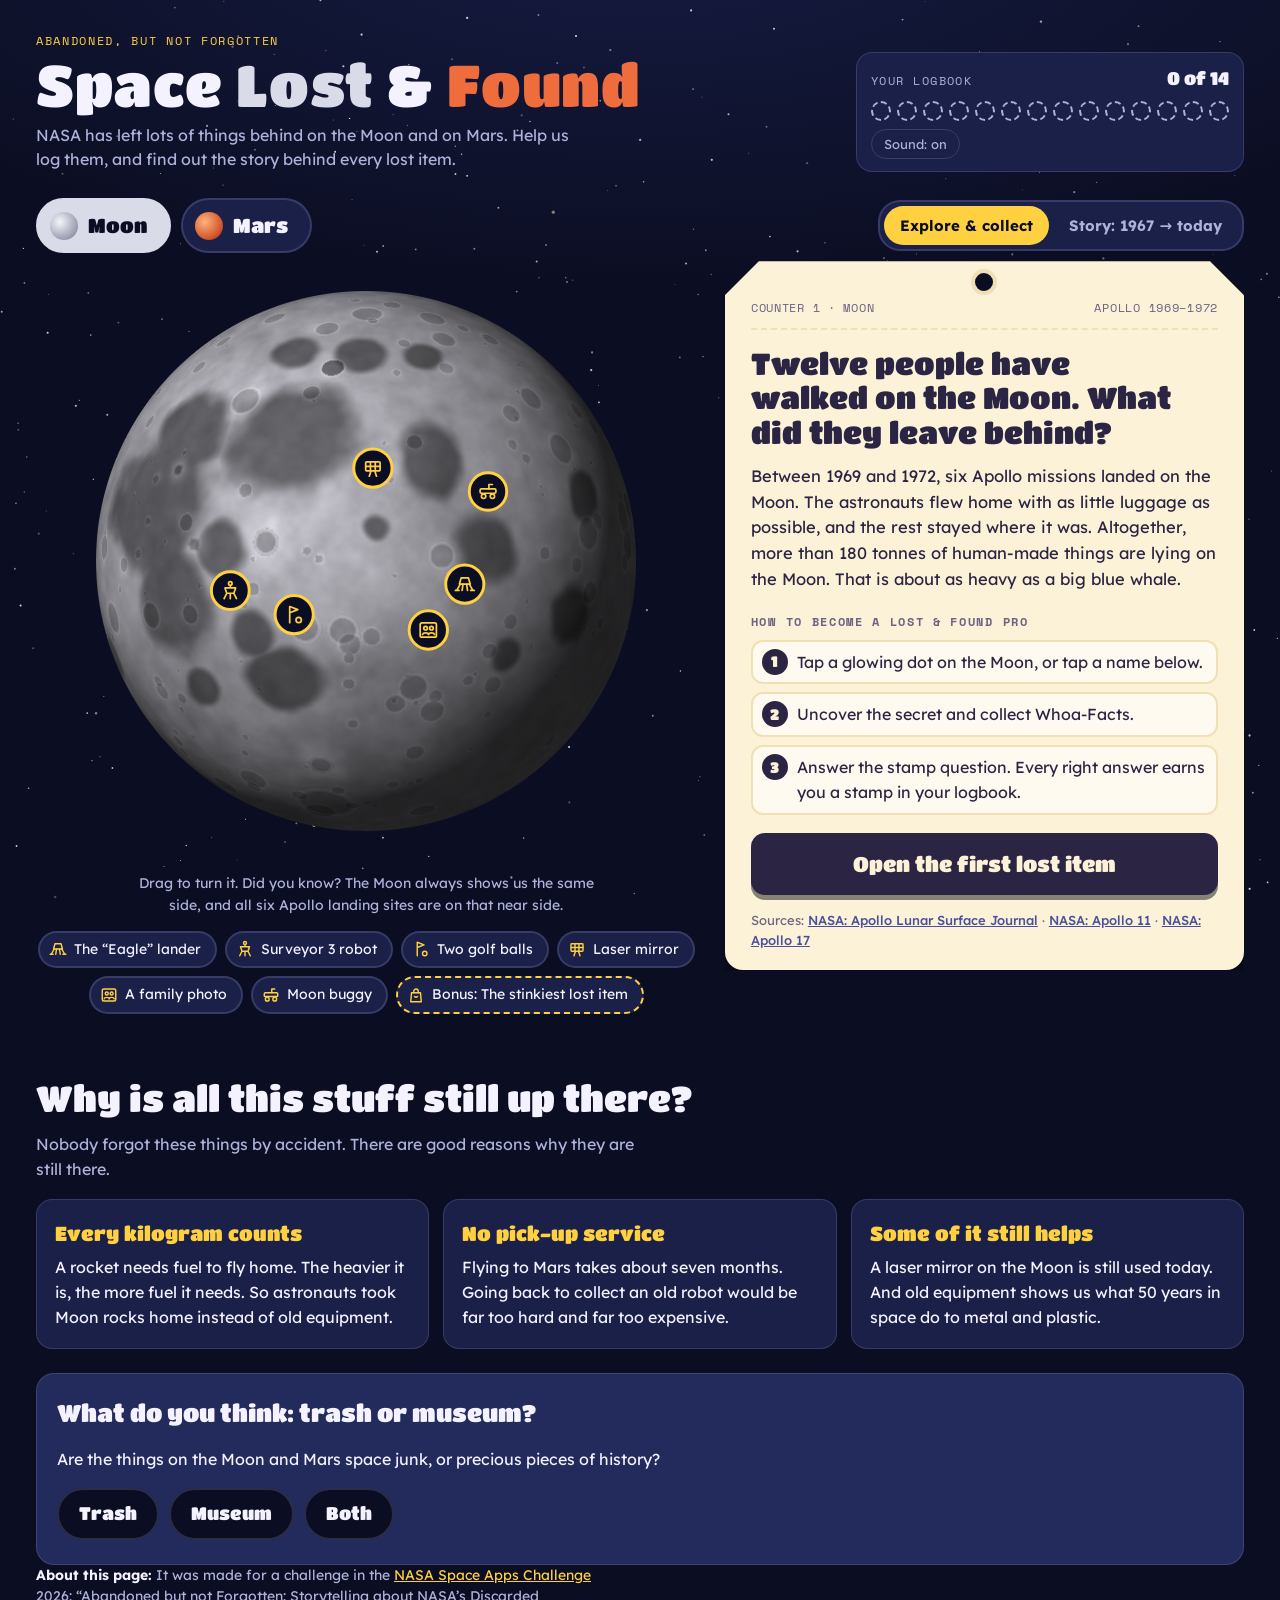
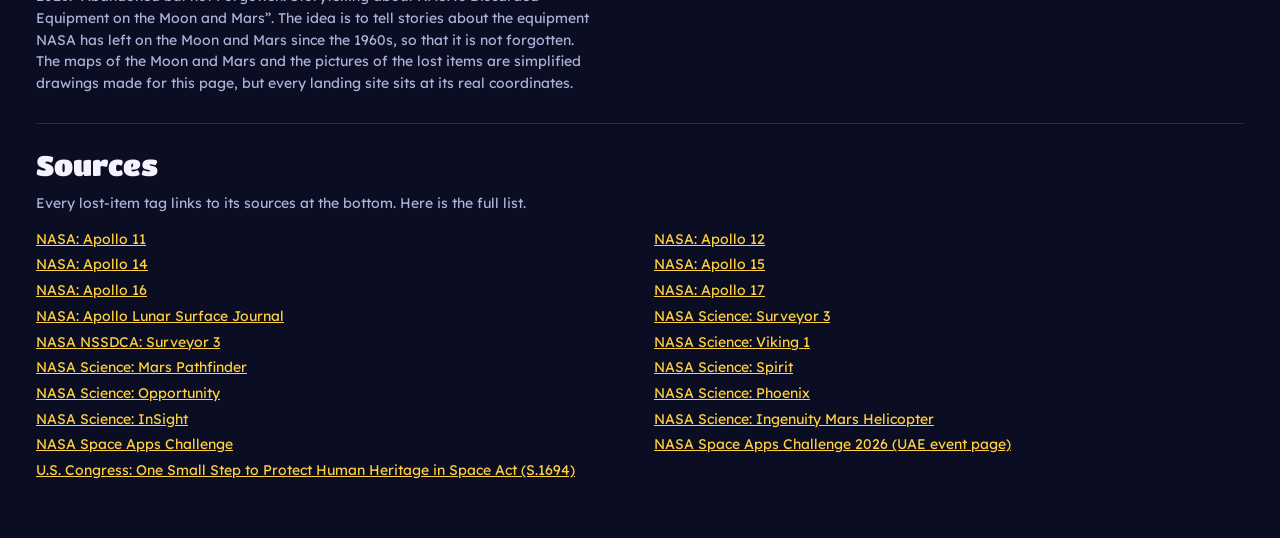
==== index.html @ 92e5d6bb "Rename space-lost-and-found-index.html to index.html" ====
<!doctype html>
<html lang="en">
<head>
<meta charset="utf-8">
<meta name="viewport" content="width=device-width, initial-scale=1, viewport-fit=cover">
<title>Space Lost and Found</title>
<meta name="claude:viewport-fit-sides" content="cover">
<link rel="preconnect" href="https://fonts.googleapis.com">
<link rel="preconnect" href="https://fonts.gstatic.com" crossorigin>
<link rel="stylesheet" href="https://fonts.googleapis.com/css2?family=Titan+One&family=Lexend:wght@400;500;700&family=Space+Mono:wght@400;700&display=swap">
<style>
/* Layout: a lost-and-found counter – the spinnable world on the left, the paper luggage tag on the right */
:root{
  --night:#0b0e22; --night-2:#161c44; --panel:#1a2048; --panel-2:#232a5c; --line:rgba(200,205,255,.16);
  --ink:#f4f2ff; --muted:#aeb2db;
  --moon:#d9dbe8; --mars:#ef6c3c; --sun:#ffd03f; --ok:#4fdd9b; --nope:#ff6b81;
  --paper:#fbf2d8; --paper-2:#efe0b6; --paper-hi:#fffaf0; --paper-ink:#2b2442; --paper-muted:#6d6283;
  --stamp:#cf2f5c; --moon-deep:#4a4f9e; --mars-deep:#c2461f; --right-bg:#c9f4de; --right-line:#22985f; --wrong-bg:#ffd8de;
  --f-display:"Titan One","Arial Rounded MT Bold",system-ui,sans-serif;
  --f-body:"Lexend",system-ui,-apple-system,"Segoe UI",sans-serif;
  --f-data:"Space Mono",ui-monospace,Consolas,monospace;
  color-scheme:dark;
}
*{box-sizing:border-box}
[hidden]{display:none!important}
body{background:radial-gradient(120% 70% at 50% -10%,var(--night-2),var(--night) 60%) fixed,var(--night);background-color:var(--night);color:var(--ink);font-family:var(--f-body);font-size:16px;line-height:1.55}
#stars,#confetti{position:fixed;inset:0;width:100%;height:100%;pointer-events:none}
#stars{z-index:0}
#confetti{z-index:60}
.wrap{position:relative;z-index:1;max-width:1240px;margin:0 auto;padding-left:max(16px,env(safe-area-inset-left,0px));padding-right:max(16px,env(safe-area-inset-right,0px));padding-block:24px 48px}
button{font:inherit;color:inherit}
button:focus-visible,.stage:focus-visible,input:focus-visible,a:focus-visible{outline:3px dashed var(--sun);outline-offset:4px}

/* Header */
.top{display:flex;flex-wrap:wrap;gap:20px 32px;justify-content:space-between;align-items:flex-end}
.brand{min-width:0;max-width:640px}
.eyebrow{margin:0 0 4px;font-family:var(--f-data);font-size:12px;letter-spacing:.14em;text-transform:uppercase;color:var(--sun)}
h1{margin:0;font-family:var(--f-display);font-weight:400;font-size:clamp(34px,5.4vw,58px);line-height:1;letter-spacing:.01em;text-wrap:balance}
h1 .o{color:var(--moon)} h1 .a{color:var(--mars)}
.sub{margin:10px 0 0;color:var(--muted);max-width:56ch}
.fundbuch{background:var(--panel);border:1px solid var(--line);border-radius:16px;padding:12px 14px;display:grid;gap:8px;min-width:0}
.fb-head{display:flex;justify-content:space-between;gap:16px;align-items:baseline}
.fb-label{font-family:var(--f-data);font-size:12px;letter-spacing:.12em;text-transform:uppercase;color:var(--muted)}
.fb-count{font-family:var(--f-display);font-size:18px;font-variant-numeric:tabular-nums}
.fb-dots{display:flex;flex-wrap:wrap;gap:6px}
.fb-dot{width:20px;height:20px;border-radius:50%;border:2px dashed var(--muted);background:transparent;padding:0;cursor:pointer;transition:transform .15s}
.fb-dot:hover{transform:scale(1.2)}
.fb-dot[data-world="moon"].on{background:var(--moon);border:2px solid var(--moon)}
.fb-dot[data-world="mars"].on{background:var(--mars);border:2px solid var(--mars)}
.fb-actions{display:flex;gap:8px;flex-wrap:wrap}
.small-btn{background:transparent;border:1px solid var(--line);border-radius:999px;padding:4px 12px;font-size:13px;cursor:pointer;color:var(--muted)}
.small-btn:hover{color:var(--ink);border-color:var(--muted)}
.small-btn.gold{color:var(--night);background:var(--sun);border-color:var(--sun);font-weight:700}

/* World switch */
.worlds{display:flex;gap:10px;margin:26px 0 8px;flex-wrap:wrap}
.world-tab{display:inline-flex;align-items:center;gap:10px;padding:10px 22px 10px 12px;border-radius:999px;border:2px solid var(--line);background:var(--panel);font-family:var(--f-display);font-size:20px;cursor:pointer;transition:transform .15s}
.world-tab:hover{transform:translateY(-2px)}
.world-tab .ball{width:28px;height:28px;border-radius:50%}
.world-tab[data-world="moon"] .ball{background:radial-gradient(circle at 35% 35%,#f4f5fb,#9a9db0 70%,#6c6f80)}
.world-tab[data-world="mars"] .ball{background:radial-gradient(circle at 35% 35%,#ffb27d,#d2582c 65%,#7d2c14)}
.world-tab[data-world="moon"][aria-pressed="true"]{background:var(--moon);color:var(--night);border-color:var(--moon)}
.world-tab[data-world="mars"][aria-pressed="true"]{background:var(--mars);color:var(--night);border-color:var(--mars)}

/* Main */
.main{display:grid;grid-template-columns:minmax(0,1.12fr) minmax(0,.88fr);gap:28px;align-items:start}
@media (max-width:920px){.main{grid-template-columns:minmax(0,1fr)}}
.globe-col{min-width:0}
.stage{position:relative;width:100%;max-width:600px;margin:0 auto;aspect-ratio:1;touch-action:none;cursor:grab;border-radius:50%;--glow:rgba(190,200,255,.16)}
.stage[data-world="mars"]{--glow:rgba(255,130,80,.32)}
.stage.dragging{cursor:grabbing}
.stage::before{content:"";position:absolute;inset:0;border-radius:50%;background:radial-gradient(circle,transparent 43%,var(--glow) 45.5%,transparent 52%);pointer-events:none}
.stage canvas{position:absolute;inset:0;width:100%;height:100%}
.pins{position:absolute;inset:0}
.pin{position:absolute;left:0;top:0;width:42px;height:42px;margin:-21px 0 0 -21px;border-radius:50%;border:3px solid var(--sun);background:var(--night);color:var(--sun);display:grid;place-items:center;cursor:pointer;padding:0;transition:background .15s,color .15s,border-color .15s}
.pin svg,.chip svg,.marker svg{width:22px;height:22px;fill:none;stroke:currentColor;stroke-width:1.9;stroke-linecap:round;stroke-linejoin:round}
.pin::after{content:"";position:absolute;inset:-7px;border-radius:50%;border:2px solid var(--sun);opacity:0;animation:ping 2.2s ease-out infinite;pointer-events:none}
.pin.done{border-color:var(--ok);color:var(--ok)}
.pin.done::after{display:none}
.pin.active,.pin:hover{background:var(--sun);color:var(--night);border-color:var(--sun)}
.pin.done.active,.pin.done:hover{background:var(--ok);border-color:var(--ok)}
.pin-label{position:absolute;left:50%;top:100%;transform:translate(-50%,6px);white-space:nowrap;background:rgba(11,14,34,.9);color:var(--ink);font-size:13px;font-weight:500;padding:2px 9px;border-radius:7px;opacity:0;pointer-events:none;transition:opacity .15s}
.pin:hover .pin-label,.pin:focus-visible .pin-label,.pin.active .pin-label{opacity:1}
.marker{position:absolute;left:0;top:0;width:30px;height:30px;margin:-15px 0 0 -15px;border-radius:50%;background:var(--sun);color:var(--night);display:grid;place-items:center;pointer-events:none}
.marker svg{width:18px;height:18px;animation:bob 1s ease-in-out infinite alternate}
@keyframes ping{0%{opacity:.8;transform:scale(.8)}100%{opacity:0;transform:scale(1.5)}}
@keyframes bob{to{transform:translateY(-5px)}}
.hint{text-align:center;color:var(--muted);font-size:14px;margin:12px auto 14px;max-width:52ch}
.chips{display:flex;flex-wrap:wrap;gap:8px;justify-content:center}
.chip{display:inline-flex;align-items:center;gap:7px;background:var(--panel);border:2px solid var(--line);border-radius:999px;padding:6px 14px 6px 9px;font-size:14px;cursor:pointer;transition:transform .15s,border-color .15s}
.chip:hover{transform:translateY(-2px);border-color:var(--muted)}
.chip svg{width:18px;height:18px;color:var(--sun)}
.chip[aria-current="true"]{border-color:var(--sun)}
.chip.bonus{border-style:dashed;border-color:var(--sun)}
.chip .check{width:16px;height:16px;border-radius:50%;background:var(--ok);display:none;position:relative}
.chip .check::after{content:"";position:absolute;left:5px;top:2px;width:4px;height:8px;border:solid var(--night);border-width:0 2px 2px 0;transform:rotate(45deg)}
.chip.done .check{display:inline-block}
.chip.done svg{color:var(--ok)}

/* Luggage tag */
.panel{min-width:0;position:sticky;top:calc(env(safe-area-inset-top,0px) + 16px)}
@media (max-width:920px){.panel{position:static}}
.tag{position:relative;background:var(--paper);color:var(--paper-ink);padding:38px 26px 20px;border-radius:6px 6px 18px 18px;clip-path:polygon(34px 0,calc(100% - 34px) 0,100% 34px,100% 100%,0 100%,0 34px);box-shadow:0 20px 40px rgba(0,0,0,.45);animation:swing .5s ease-out}
.tag-hole{position:absolute;top:12px;left:50%;width:18px;height:18px;margin-left:-9px;border-radius:50%;background:var(--night);box-shadow:0 0 0 4px var(--paper-2)}
@keyframes swing{0%{transform:rotate(-3deg) translateY(-8px);opacity:.3}60%{transform:rotate(1.2deg)}100%{transform:none;opacity:1}}
.tag-meta{display:flex;justify-content:space-between;gap:6px 14px;flex-wrap:wrap;font-family:var(--f-data);font-size:12px;letter-spacing:.06em;text-transform:uppercase;color:var(--paper-muted);border-bottom:2px dashed var(--paper-2);padding-bottom:10px}
.tag-name{margin:14px 0 0;font-weight:700;font-size:15px;color:var(--moon-deep)}
.tag[data-world="mars"] .tag-name{color:var(--mars-deep)}
.hook{margin:6px 0 14px;font-family:var(--f-display);font-weight:400;font-size:clamp(23px,2.5vw,30px);line-height:1.15;text-wrap:balance}
.since{display:flex;align-items:center;gap:14px;background:var(--paper-2);border-radius:12px;padding:10px 14px}
.since-num{font-family:var(--f-display);font-size:42px;line-height:1;color:var(--moon-deep);font-variant-numeric:tabular-nums}
.tag[data-world="mars"] .since-num{color:var(--mars-deep)}
.since-txt{font-size:15px;line-height:1.3;font-weight:500}
.since-txt small{display:block;font-family:var(--f-data);font-size:12px;font-weight:400;color:var(--paper-muted);margin-top:3px}
.btn-big{display:block;width:100%;margin-top:18px;padding:15px 18px;font-family:var(--f-display);font-size:21px;background:var(--paper-ink);color:var(--paper);border:0;border-radius:14px;cursor:pointer;box-shadow:0 5px 0 #0007;animation:nudge 3s ease-in-out infinite}
.btn-big:active{transform:translateY(3px);box-shadow:0 2px 0 #0007}
@keyframes nudge{0%,82%,100%{transform:none}86%{transform:rotate(-1.5deg)}90%{transform:rotate(1.5deg)}94%{transform:rotate(-1deg)}}
.story p{margin:14px 0 0;font-size:16.5px}
.label{margin:22px 0 8px;font-family:var(--f-data);font-size:12px;font-weight:700;letter-spacing:.14em;text-transform:uppercase;color:var(--paper-muted)}
.facts{list-style:none;margin:0;padding:0;display:grid;gap:8px}
.facts li{position:relative;background:var(--paper-hi);border:2px solid var(--paper-2);border-radius:12px;padding:10px 12px 10px 46px;animation:pop .35s ease-out}
.facts li::before{content:"!";position:absolute;left:10px;top:9px;width:26px;height:26px;border-radius:50%;background:var(--sun);color:var(--paper-ink);font-family:var(--f-display);display:grid;place-items:center;font-size:16px}
@keyframes pop{0%{transform:scale(.9);opacity:0}100%{transform:none;opacity:1}}
.btn-ghost{margin-top:10px;background:transparent;border:2px dashed var(--paper-ink);color:var(--paper-ink);border-radius:12px;padding:8px 14px;font-weight:700;font-size:14px;cursor:pointer}
.btn-ghost span{font-weight:400;color:var(--paper-muted)}
.btn-ghost:hover{background:var(--paper-hi)}
.q{margin:0 0 10px;font-weight:700;font-size:17px}
.opts{display:grid;gap:8px}
.opt{text-align:left;background:var(--paper-hi);border:2px solid var(--paper-2);border-radius:12px;padding:11px 14px;font-size:15px;color:var(--paper-ink);cursor:pointer;transition:border-color .15s,transform .15s}
.opt:hover:not(:disabled){border-color:var(--paper-ink);transform:translateX(3px)}
.opt:disabled{cursor:default}
.opt.right{background:var(--right-bg);border-color:var(--right-line);font-weight:700}
.opt.wrong{background:var(--wrong-bg);border-color:var(--nope);text-decoration:line-through;opacity:.75;animation:shake .4s}
@keyframes shake{20%{transform:translateX(-6px)}40%{transform:translateX(6px)}60%{transform:translateX(-4px)}80%{transform:translateX(3px)}}
.quiz-msg{margin:10px 0 0;font-weight:500;min-height:1.5em}
.sources{margin:16px 0 0;font-size:13px;color:var(--paper-muted);line-height:1.5}
.sources a{color:var(--moon-deep);font-weight:500}
.tag[data-world="mars"] .sources a{color:var(--mars-deep)}
.stamp{position:absolute;top:50px;right:16px;color:var(--stamp);border:4px solid var(--stamp);border-radius:10px;padding:4px 12px 5px;font-family:var(--f-display);font-size:21px;letter-spacing:.06em;text-transform:uppercase;line-height:1.1;text-align:center;transform:rotate(-12deg);opacity:.82;mix-blend-mode:multiply;pointer-events:none}
.stamp small{display:block;font-family:var(--f-data);font-size:10px;letter-spacing:.08em}
.stamp.anim{animation:thump .45s cubic-bezier(.2,1.6,.4,1)}
@keyframes thump{0%{transform:rotate(-12deg) scale(2.4);opacity:0}100%{transform:rotate(-12deg) scale(1);opacity:.82}}
.tag-foot{margin-top:20px;padding-top:14px;border-top:2px dashed var(--paper-2);display:flex;justify-content:space-between;align-items:center;gap:10px;flex-wrap:wrap}
.foot-note{font-family:var(--f-data);font-size:12px;color:var(--paper-muted)}
.btn-next{background:var(--paper-2);border:0;border-radius:999px;padding:8px 16px;font-family:var(--f-display);font-size:16px;color:var(--paper-ink);cursor:pointer}
.btn-next:hover{background:var(--sun)}
.intro-text{margin:0;font-size:16.5px}
.steps{list-style:none;padding:0;margin:0;display:grid;gap:8px;counter-reset:s}
.steps li{counter-increment:s;position:relative;padding:8px 10px 8px 44px;background:var(--paper-hi);border-radius:12px;border:2px solid var(--paper-2)}
.steps li::before{content:counter(s);position:absolute;left:9px;top:7px;width:26px;height:26px;border-radius:50%;background:var(--paper-ink);color:var(--paper);font-family:var(--f-display);display:grid;place-items:center;font-size:15px}

/* Illustrations, story mode, read aloud */
.art{margin:14px 0 0;border-radius:12px;overflow:hidden;border:4px solid var(--paper-hi);box-shadow:0 3px 0 var(--paper-2);background:var(--night);line-height:0;transform:rotate(-.6deg)}
.art svg{width:100%;height:auto;display:block}
.tools{margin-top:12px;display:flex;gap:8px;flex-wrap:wrap}
.btn-read{background:transparent;border:2px solid var(--paper-ink);border-radius:999px;padding:7px 14px;font-weight:700;font-size:14px;cursor:pointer;color:var(--paper-ink)}
.btn-read::before{content:"";display:inline-block;width:0;height:0;border-left:9px solid currentColor;border-top:6px solid transparent;border-bottom:6px solid transparent;margin-right:8px;vertical-align:-1px}
.btn-read[aria-pressed="true"]{background:var(--paper-ink);color:var(--paper)}
.btn-read[aria-pressed="true"]::before{border:0;width:9px;height:10px;background:currentColor}
.timeline{position:relative;height:30px;margin:14px 8px 0}
.tl-line{position:absolute;left:0;right:0;top:11px;height:4px;border-radius:2px;background:linear-gradient(90deg,#9a9db0 0 46%,var(--mars) 54% 100%)}
.tl-dot{position:absolute;top:5px;width:16px;height:16px;margin-left:-8px;border-radius:50%;border:3px solid var(--paper);padding:0;cursor:pointer;transition:transform .15s}
.tl-dot.moon{background:#9a9db0}.tl-dot.mars{background:var(--mars)}
.tl-dot.done{border-color:var(--ok)}
.tl-dot:hover{transform:scale(1.3)}
.tl-dot.current{transform:scale(1.45);box-shadow:0 0 0 3px var(--sun)}
.tl-years{display:flex;justify-content:space-between;font-family:var(--f-data);font-size:11px;color:var(--paper-muted);margin:0 0 4px}
.voice{position:relative;margin-top:18px;background:var(--paper-hi);border:2px solid var(--paper-2);border-radius:16px;padding:12px 16px}
.voice::before{content:"";position:absolute;top:-11px;left:30px;width:18px;height:18px;background:var(--paper-hi);border-left:2px solid var(--paper-2);border-top:2px solid var(--paper-2);transform:rotate(45deg)}
.voice p{margin:0;font-size:17px;line-height:1.6}
.voice-who{display:block;font-family:var(--f-data);font-size:11px;letter-spacing:.12em;text-transform:uppercase;color:var(--paper-muted);margin-bottom:4px}
.story-nav{display:flex;gap:8px;flex-wrap:wrap;justify-content:space-between;align-items:center;margin-top:18px;padding-top:14px;border-top:2px dashed var(--paper-2)}
.btn-next:disabled{opacity:.4;cursor:default;background:var(--paper-2)}
.btn-next.go{background:var(--paper-ink);color:var(--paper)}
.btn-next.go:hover{background:var(--sun);color:var(--paper-ink)}
.bar{display:flex;flex-wrap:wrap;gap:12px 24px;justify-content:space-between;align-items:center;margin:26px 0 8px}
.bar .worlds{margin:0}
.modes{display:inline-flex;flex-wrap:wrap;background:var(--panel);border:2px solid var(--line);border-radius:22px;padding:4px;gap:4px}
.mode-btn{border:0;background:transparent;border-radius:999px;padding:8px 16px;font-weight:700;font-size:15px;cursor:pointer;color:var(--muted)}
.mode-btn:hover{color:var(--ink)}
.mode-btn[aria-pressed="true"]{background:var(--sun);color:var(--night)}

/* Learning area */
.learn{margin-top:56px}
.learn h2{font-family:var(--f-display);font-weight:400;font-size:clamp(26px,3.4vw,36px);margin:0 0 6px;text-wrap:balance}
.learn > p{color:var(--muted);margin:0 0 18px;max-width:62ch}
.why{display:grid;grid-template-columns:repeat(3,minmax(0,1fr));gap:14px}
@media (max-width:760px){.why{grid-template-columns:minmax(0,1fr)}}
.why article{background:var(--panel);border:1px solid var(--line);border-radius:16px;padding:18px}
.why h3{margin:0 0 6px;font-family:var(--f-display);font-weight:400;font-size:20px;color:var(--sun)}
.why p{margin:0;color:var(--ink)}
.vote{margin-top:24px;background:var(--panel-2);border:1px solid var(--line);border-radius:18px;padding:20px}
.vote h3{margin:0 0 4px;font-family:var(--f-display);font-weight:400;font-size:24px}
.vote-btns{display:flex;flex-wrap:wrap;gap:10px;margin:12px 0 4px}
.vote-btns button{padding:10px 20px;border-radius:999px;border:2px solid var(--line);background:var(--night);font-family:var(--f-display);font-size:18px;cursor:pointer}
.vote-btns button:hover{border-color:var(--sun)}
.vote-btns button[aria-pressed="true"]{background:var(--sun);color:var(--night);border-color:var(--sun)}
.vote-answer{margin:12px 0 0;max-width:68ch}
.about{margin-top:24px;color:var(--muted);font-size:14px;max-width:72ch}
.about a,.src-list a{color:var(--sun)}
.about strong{color:var(--ink)}
.src-wrap{margin-top:28px;border-top:1px solid var(--line);padding-top:20px}
.src-wrap h2{font-size:clamp(22px,2.6vw,28px)}
.src-list{display:grid;grid-template-columns:repeat(2,minmax(0,1fr));gap:4px 28px;margin:10px 0 0;padding:0;list-style:none;font-size:14px;color:var(--muted)}
@media (max-width:760px){.src-list{grid-template-columns:minmax(0,1fr)}}
.src-list li{overflow-wrap:anywhere}
.src-list b{color:var(--ink);font-weight:500}

/* Certificate */
.overlay{position:fixed;inset:0;z-index:50;background:rgba(5,6,20,.78);display:grid;place-items:center;padding:24px max(16px,env(safe-area-inset-right,0px)) 24px max(16px,env(safe-area-inset-left,0px));overflow:auto}
.cert{width:100%;max-width:520px;text-align:center}
.cert h2{font-family:var(--f-display);font-weight:400;font-size:clamp(24px,4vw,32px);line-height:1.15;margin:16px 0 8px;text-wrap:balance}
.cert label{display:block;font-family:var(--f-data);font-size:12px;text-transform:uppercase;letter-spacing:.12em;color:var(--paper-muted);margin-top:14px}
.cert input{margin-top:6px;width:100%;max-width:320px;padding:10px 12px;border-radius:10px;border:2px solid var(--paper-2);background:var(--paper-hi);color:var(--paper-ink);font:inherit;font-size:18px;text-align:center}
.cert-name{font-family:var(--f-display);font-size:32px;color:var(--mars-deep);margin:14px 0 4px;min-height:1.2em;overflow-wrap:anywhere}
.cert .stamp{position:static;display:inline-block;margin:14px 0 4px}

@media (prefers-reduced-motion:reduce){
  *,*::before,*::after{animation:none!important;transition:none!important}
}
</style>
</head>
<body>


<canvas id="stars" aria-hidden="true"></canvas>
<canvas id="confetti" aria-hidden="true"></canvas>

<div class="wrap">
  <header class="top">
    <div class="brand">
      <p class="eyebrow">Abandoned, but not forgotten</p>
      <h1>Space <span class="o">Lost</span> &amp; <span class="a">Found</span></h1>
      <p class="sub">NASA has left lots of things behind on the Moon and on Mars. Help us log them, and find out the story behind every lost item.</p>
    </div>
    <div class="fundbuch" aria-label="Your logbook">
      <div class="fb-head"><span class="fb-label">Your logbook</span><span id="fb-count" class="fb-count">0 of 14</span></div>
      <div id="fb-dots" class="fb-dots"></div>
      <div class="fb-actions">
        <button id="sound" class="small-btn" type="button" aria-pressed="true">Sound: on</button>
        <button id="cert-open" class="small-btn gold" type="button" hidden>See your certificate</button>
      </div>
    </div>
  </header>

  <div class="bar">
    <nav class="worlds" aria-label="Choose a world">
      <button class="world-tab" type="button" data-world="moon" aria-pressed="true"><span class="ball"></span>Moon</button>
      <button class="world-tab" type="button" data-world="mars" aria-pressed="false"><span class="ball"></span>Mars</button>
    </nav>
    <div class="modes" role="group" aria-label="Choose a mode">
      <button class="mode-btn" type="button" data-mode="explore" aria-pressed="true">Explore &amp; collect</button>
      <button class="mode-btn" type="button" data-mode="story" aria-pressed="false">Story: 1967 → today</button>
    </div>
  </div>

  <main class="main">
    <section class="globe-col" aria-label="Map of lost items">
      <div id="stage" class="stage" data-world="moon" tabindex="0" aria-label="Spinnable Moon. Drag or use the arrow keys to turn it.">
        <canvas id="globe"></canvas>
        <div id="pins" class="pins"></div>
      </div>
      <p id="hint" class="hint"></p>
      <div id="chips" class="chips"></div>
    </section>
    <aside id="panel" class="panel" aria-live="polite"></aside>
  </main>

  <section class="learn" aria-labelledby="why-title">
    <h2 id="why-title">Why is all this stuff still up there?</h2>
    <p>Nobody forgot these things by accident. There are good reasons why they are still there.</p>
    <div class="why">
      <article><h3>Every kilogram counts</h3><p>A rocket needs fuel to fly home. The heavier it is, the more fuel it needs. So astronauts took Moon rocks home instead of old equipment.</p></article>
      <article><h3>No pick-up service</h3><p>Flying to Mars takes about seven months. Going back to collect an old robot would be far too hard and far too expensive.</p></article>
      <article><h3>Some of it still helps</h3><p>A laser mirror on the Moon is still used today. And old equipment shows us what 50 years in space do to metal and plastic.</p></article>
    </div>

    <div class="vote">
      <h3>What do you think: trash or museum?</h3>
      <p>Are the things on the Moon and Mars space junk, or precious pieces of history?</p>
      <div class="vote-btns" role="group" aria-label="Your opinion">
        <button type="button" data-vote="trash" aria-pressed="false">Trash</button>
        <button type="button" data-vote="museum" aria-pressed="false">Museum</button>
        <button type="button" data-vote="both" aria-pressed="false">Both</button>
      </div>
      <p id="vote-answer" class="vote-answer" hidden></p>
    </div>

    <p class="about"><strong>About this page:</strong> It was made for a challenge in the <a href="https://www.spaceappschallenge.org/" target="_blank" rel="noopener">NASA Space Apps Challenge</a> 2026: “Abandoned but not Forgotten: Storytelling about NASA’s Discarded Equipment on the Moon and Mars”. The idea is to tell stories about the equipment NASA has left on the Moon and Mars since the 1960s, so that it is not forgotten. The maps of the Moon and Mars and the pictures of the lost items are simplified drawings made for this page, but every landing site sits at its real coordinates.</p>

    <div class="src-wrap" aria-labelledby="src-title">
      <h2 id="src-title">Sources</h2>
      <p class="about" style="margin-top:4px">Every lost-item tag links to its sources at the bottom. Here is the full list.</p>
      <ul id="src-list" class="src-list"></ul>
    </div>
  </section>
</div>

<div id="overlay" class="overlay" hidden>
  <div class="tag cert" role="dialog" aria-modal="true" aria-labelledby="cert-title">
    <span class="tag-hole" aria-hidden="true"></span>
    <div class="tag-meta"><span>Certificate</span><span id="cert-date"></span></div>
    <h2 id="cert-title">Honorary Agent of the Space Lost and Found</h2>
    <label for="cert-name">Write your name here</label>
    <input id="cert-name" type="text" maxlength="40" autocomplete="off" placeholder="Your name">
    <p id="cert-name-show" class="cert-name"></p>
    <p>found, explored and stamped all 14 lost items on the Moon and Mars. Now we know for sure: they are abandoned, but not forgotten.</p>
    <div class="stamp">Approved<small>Space Lost &amp; Found</small></div>
    <div class="tag-foot" style="justify-content:center"><button id="cert-close" class="btn-next" type="button">Close</button></div>
  </div>
</div>

<script>
(function(){
"use strict";
const DEG = Math.PI/180, TAU = Math.PI*2;
const reduced = window.matchMedia && matchMedia('(prefers-reduced-motion: reduce)').matches;
const NOW = new Date(), NOW_Y = NOW.getFullYear();

/* ---------- Sources ---------- */
const S = {
  a11:['NASA: Apollo 11','https://www.nasa.gov/mission/apollo-11/'],
  a12:['NASA: Apollo 12','https://www.nasa.gov/mission/apollo-12/'],
  a14:['NASA: Apollo 14','https://www.nasa.gov/mission/apollo-14/'],
  a15:['NASA: Apollo 15','https://www.nasa.gov/mission/apollo-15/'],
  a16:['NASA: Apollo 16','https://www.nasa.gov/mission/apollo-16/'],
  a17:['NASA: Apollo 17','https://www.nasa.gov/mission/apollo-17/'],
  alsj:['NASA: Apollo Lunar Surface Journal','https://www.hq.nasa.gov/alsj/main.html'],
  sur:['NASA Science: Surveyor 3','https://science.nasa.gov/mission/surveyor-3/'],
  surN:['NASA NSSDCA: Surveyor 3','https://nssdc.gsfc.nasa.gov/nmc/spacecraft/display.action?id=1967-035A'],
  vik:['NASA Science: Viking 1','https://science.nasa.gov/mission/viking-1/'],
  pf:['NASA Science: Mars Pathfinder','https://science.nasa.gov/mission/mars-pathfinder/'],
  spi:['NASA Science: Spirit','https://science.nasa.gov/mission/mer-spirit/'],
  opp:['NASA Science: Opportunity','https://science.nasa.gov/mission/mer-opportunity/'],
  pho:['NASA Science: Phoenix','https://science.nasa.gov/mission/phoenix/'],
  ins:['NASA Science: InSight','https://science.nasa.gov/mission/insight/'],
  ing:['NASA Science: Ingenuity Mars Helicopter','https://science.nasa.gov/mission/mars-2020-perseverance/ingenuity-mars-helicopter/'],
  sac:['NASA Space Apps Challenge','https://www.spaceappschallenge.org/'],
  sacAE:['NASA Space Apps Challenge 2026 (UAE event page)','https://nasaspaceapps.ae/'],
  oss:['U.S. Congress: One Small Step to Protect Human Heritage in Space Act (S.1694)','https://www.congress.gov/bill/116th-congress/senate-bill/1694']
};

/* ---------- Icons ---------- */
const ICON = {
  lander:'<path d="M8 5h8l2 7H6z"/><path d="M7 12l-4 7M17 12l4 7M10 12l-1 7M14 12l1 7M1.5 19h4M18.5 19h4"/>',
  camera:'<circle cx="12" cy="4" r="2"/><path d="M12 6v3M6 9h12l-2 6H8z M8 15l-3 6M16 15l3 6M12 15v6"/>',
  golf:'<path d="M7 21V3l9 3.5L7 10"/><circle cx="17" cy="18" r="3"/>',
  mirror:'<rect x="4" y="5" width="16" height="10" rx="1"/><path d="M9.3 5v10M14.6 5v10M4 10h16M10 15l-2 6M14 15l2 6"/>',
  photo:'<rect x="3" y="4" width="18" height="16" rx="2"/><circle cx="9" cy="10" r="2"/><circle cx="15.5" cy="10" r="2"/><path d="M5.5 17c.8-2.5 6.2-2.5 7 0M12 17c.8-2.5 6.2-2.5 7 0"/>',
  rover:'<rect x="3" y="9" width="18" height="5" rx="1.5"/><circle cx="7" cy="17.5" r="2.5"/><circle cx="17" cy="17.5" r="2.5"/><path d="M13 9V4h4"/>',
  bag:'<path d="M6 9h12l1 12H5z"/><path d="M9 9V7a3 3 0 0 1 6 0v2"/><path d="M10 14c1 1 3 1 4 0"/>',
  heli:'<path d="M3 4h18M12 4v4"/><rect x="7.5" y="8" width="9" height="6" rx="3"/><path d="M9 14l-3 6M15 14l3 6M4 20h4M16 20h4"/>',
  quake:'<path d="M2 13h4l2-6 3 12 3-15 2 9h6"/>',
  flake:'<path d="M12 2v20M3.3 7l17.4 10M3.3 17L20.7 7"/><path d="M9.5 3.5L12 6l2.5-2.5M9.5 20.5L12 18l2.5 2.5"/>'
};
const svg = k => '<svg viewBox="0 0 24 24" aria-hidden="true">'+ICON[k]+'</svg>';

/* ---------- Illustrations of the lost items ---------- */
const STARS=[[18,18],[46,50],[88,16],[128,38],[168,12],[206,46],[232,20],[302,68],[22,88],[108,78],[186,80],[300,12],[68,96],[150,60],[250,90]].map(([x,y],i)=>`<circle cx="${x}" cy="${y}" r="${i%3?1:1.5}" fill="#fff" opacity="${i%2?.55:.9}"/>`).join('');
const TXT='font-family="Titan One, sans-serif"';
function scene(w,inner,o){
  o=o||{}; let s='<svg viewBox="0 0 320 180" aria-hidden="true">';
  if(w==='moon'){
    s+='<rect width="320" height="180" fill="#0b0e22"/>'+STARS+(o.noEarth?'':'<circle cx="272" cy="34" r="13" fill="#3d7be0"/><path d="M264 28q6-4 10 2q-2 6-8 4zM272 40q6-2 8 2q-4 4-8 1z" fill="#5fbf6a"/>');
    s+='<path d="M0 128Q70 116 150 126T320 120V180H0Z" fill="#a3a5b4"/><ellipse cx="60" cy="160" rx="22" ry="5" fill="#8c8e9e"/><ellipse cx="262" cy="168" rx="30" ry="6" fill="#8c8e9e"/><ellipse cx="196" cy="150" rx="10" ry="2.5" fill="#8c8e9e"/>';
  } else {
    s+='<defs><linearGradient id="msky" x1="0" y1="0" x2="0" y2="1"><stop offset="0" stop-color="#e3a985"/><stop offset="1" stop-color="#f3d2b2"/></linearGradient></defs><rect width="320" height="180" fill="url(#msky)"/><circle cx="268" cy="34" r="9" fill="#fbf2e4" opacity=".85"/>';
    s+='<path d="M0 112Q40 100 80 108Q120 96 170 106Q230 94 320 104V130H0Z" fill="#b5653f" opacity=".5"/><path d="M0 128Q80 118 160 126T320 122V180H0Z" fill="#c9683c"/><path d="M40 152q6-8 14 0zM262 162q8-10 18 0zM120 168q4-6 9 0z" fill="#8f4325"/>';
  }
  return s+inner+'</svg>';
}
const pad=(x,y)=>`<ellipse cx="${x}" cy="${y}" rx="8" ry="2.6" fill="#c9cad4"/>`;
const fp=pts=>pts.map(([x,y])=>`<ellipse cx="${x}" cy="${y}" rx="3.4" ry="1.7" fill="#7f8192"/>`).join('');
const astro=(x,y)=>`<g transform="translate(${x} ${y})"><rect x="-15" y="-29" width="7" height="18" rx="2" fill="#d6d6de"/><rect x="-9" y="-30" width="18" height="24" rx="6" fill="#f2f2f5"/><rect x="-8" y="-9" width="6.5" height="15" rx="3" fill="#f2f2f5"/><rect x="1.5" y="-9" width="6.5" height="15" rx="3" fill="#f2f2f5"/><rect x="6" y="-28" width="5.5" height="17" rx="2.7" fill="#e6e6ec"/><circle cx="0" cy="-38" r="9" fill="#f2f2f5"/><ellipse cx="2.5" cy="-38" rx="6" ry="5" fill="#d9a63a"/><rect x="-5" y="-24" width="8" height="5" rx="1" fill="#c4313b" opacity=".7"/></g>`;
const mer=x=>`<g transform="translate(${x} 0)"><path d="M-40 134L-20 118L0 134M-20 118L22 118L40 134" stroke="#a8aab6" stroke-width="3" fill="none"/>${[-40,0,40].map(c=>`<circle cx="${c}" cy="134" r="9" fill="#3c3e4a" stroke="#a8aab6" stroke-width="2"/>`).join('')}<rect x="-28" y="104" width="56" height="16" rx="2" fill="#e9e3d6"/><path d="M-58 104L58 104L52 96L-52 96Z" fill="#2f3f8f" stroke="#9aa6e6" stroke-width="1"/><line x1="18" y1="96" x2="18" y2="62" stroke="#c9c9d2" stroke-width="3"/><rect x="8" y="53" width="22" height="10" rx="2" fill="#e9e3d6"/><circle cx="14" cy="58" r="2.2" fill="#2b2442"/><circle cx="24" cy="58" r="2.2" fill="#2b2442"/><line x1="-22" y1="96" x2="-25" y2="70" stroke="#c9c9d2" stroke-width="1.6"/><path d="M28 112L44 108L50 120" stroke="#c9c9d2" stroke-width="2.5" fill="none"/></g>`;
const bag=(x,y,r)=>`<g transform="translate(${x} ${y}) rotate(${r})"><path d="M-12 0Q-15-18-4-22L4-22Q15-18 12 0Z" fill="#f2f2f5"/><path d="M-4-22l4-7l4 7" fill="none" stroke="#f2f2f5" stroke-width="2"/></g>`;
const stink=(x,y)=>`<path d="M${x} ${y}q5-6 0-12q-5-6 0-12" stroke="#8fdc5a" stroke-width="2.2" fill="none" stroke-linecap="round"/>`;
const ART={
  eagle:()=>scene('moon',`<g transform="translate(150 0)"><path d="M-38 110L-64 140M38 110L64 140M-18 114L-26 146M18 114L26 146" stroke="#c9cad4" stroke-width="4" stroke-linecap="round"/>${pad(-64,141)}${pad(64,141)}${pad(-26,147)}${pad(26,147)}<path d="M-8 114L8 114L12 124L-12 124Z" fill="#555866"/><path d="M-40 84L40 84L46 114L-46 114Z" fill="#d9a63a"/><path d="M-28 86L-32 112M-9 86L-10 112M10 86L11 112M28 86L32 112" stroke="#b5852a" stroke-width="2"/><rect x="-43" y="80" width="86" height="6" rx="1" fill="#8d8f9c"/><rect x="-6" y="96" width="14" height="10" rx="1" fill="#eeeef3" stroke="#8d8f9c"/></g><line x1="200" y1="143" x2="246" y2="136" stroke="#e6e6ec" stroke-width="2.5"/><g transform="translate(222 138) rotate(-8)"><rect width="20" height="12" fill="#f4f4f6"/><path d="M0 3h20M0 7h20M0 11h20" stroke="#c4313b" stroke-width="1.6"/><rect width="9" height="6.5" fill="#2d4ea8"/></g>${fp([[40,160],[54,156],[66,163],[80,158],[92,165],[106,160]])}`),
  surveyor:()=>scene('moon',`<g transform="translate(130 0)"><path d="M0 104L-42 140M0 104L42 140M0 104L8 148" stroke="#b9bcc8" stroke-width="3.5" stroke-linecap="round"/>${pad(-42,141)}${pad(42,141)}${pad(8,149)}<line x1="0" y1="104" x2="0" y2="40" stroke="#b9bcc8" stroke-width="3"/><g transform="rotate(-18 0 42)"><rect x="0" y="34" width="44" height="22" fill="#2f3f8f" stroke="#9aa6e6" stroke-width="1.5"/><path d="M11 34v22M22 34v22M33 34v22M0 45h44" stroke="#9aa6e6" stroke-width=".8"/></g><ellipse cx="-20" cy="64" rx="13" ry="7" fill="#e2e2ea"/><line x1="-20" y1="64" x2="0" y2="72" stroke="#b9bcc8" stroke-width="2"/><rect x="-18" y="94" width="36" height="16" rx="2" fill="#e2e2ea"/><rect x="20" y="104" width="16" height="22" rx="3" fill="none" stroke="#ffd03f" stroke-width="2" stroke-dasharray="4 3"/><text x="28" y="120" font-size="14" text-anchor="middle" fill="#ffd03f" ${TXT}>?</text></g>${astro(252,140)}<path d="M262 120l14-6" stroke="#c9cad4" stroke-width="2.5"/>`),
  golf:()=>scene('moon',`${astro(80,140)}<line x1="90" y1="126" x2="104" y2="140" stroke="#c9cad4" stroke-width="2.5"/><rect x="101" y="138" width="9" height="4" fill="#8d8f9c"/><path d="M112 138Q190 30 268 136" fill="none" stroke="#fff" stroke-width="1.5" stroke-dasharray="3 5" opacity=".8"/><path d="M112 138Q150 92 200 146" fill="none" stroke="#fff" stroke-width="1.5" stroke-dasharray="3 5" opacity=".6"/><circle cx="268" cy="138" r="4.5" fill="#fff"/><circle cx="200" cy="148" r="4.5" fill="#fff"/><text x="168" y="70" font-size="13" fill="#ffd03f" font-family="Space Mono, monospace">≈ 40 m</text>`),
  laser:()=>{ let g=''; for(let r=0;r<4;r++) for(let c=0;c<10;c++) g+=`<circle cx="${-45+c*10}" cy="${-17+r*9.5}" r="3.6" fill="#23263a" stroke="#cdd3ff" stroke-width=".8"/>`;
    return scene('moon',`<path d="M268 40L160 106" stroke="#ff3b5c" stroke-width="8" opacity=".22"/><path d="M268 40L160 106" stroke="#ff4d6a" stroke-width="2"/><path d="M166 100L274 36" stroke="#ff9aaa" stroke-width="1.5" stroke-dasharray="5 4"/><g transform="translate(150 118) rotate(-10)"><path d="M-40 14L-46 30M40 14L46 30" stroke="#8d8f9c" stroke-width="3"/><rect x="-52" y="-24" width="104" height="40" rx="3" fill="#8d8f9c"/>${g}</g><path d="M160 98l3 6l6 2l-6 2l-3 6l-3-6l-6-2l6-2z" fill="#fff"/>`); },
  photo:()=>scene('moon',`<g transform="translate(160 150) scale(1 .62) rotate(-8)"><rect x="-52" y="-32" width="104" height="64" fill="#f4efe6"/><rect x="-46" y="-26" width="92" height="44" fill="#c9d3e3"/><circle cx="-26" cy="-8" r="6" fill="#e6cdb8"/><rect x="-32" y="-2" width="12" height="20" rx="4" fill="#a6b6d8"/><circle cx="-8" cy="-8" r="6" fill="#e6cdb8"/><rect x="-14" y="-2" width="12" height="20" rx="4" fill="#d8a6a6"/><circle cx="12" cy="-2" r="5" fill="#e6cdb8"/><rect x="7" y="3" width="10" height="15" rx="3" fill="#b8d0a8"/><circle cx="28" cy="0" r="4.5" fill="#e6cdb8"/><rect x="23.5" y="4.5" width="9" height="13.5" rx="3" fill="#d8c8a0"/><rect x="-52" y="-32" width="104" height="64" fill="#fff" opacity=".35"/></g>${fp([[40,158],[56,152],[70,160],[86,154],[100,162]])}<path d="M220 100l3 6l6 2l-6 2l-3 6l-3-6l-6-2l6-2z" fill="#ffd03f" opacity=".9"/>`),
  rover:()=>scene('moon',`<path d="M0 152Q50 148 96 148" stroke="#8c8e9e" stroke-width="3" stroke-dasharray="6 4" fill="none"/><g transform="translate(160 0)"><rect x="-62" y="112" width="124" height="8" rx="2" fill="#9ea0ae"/><path d="M-32 112v-14h12v14M-8 112v-14h12v14" stroke="#c0c2cc" stroke-width="3" fill="none"/><line x1="22" y1="112" x2="28" y2="88" stroke="#c0c2cc" stroke-width="3"/><line x1="40" y1="112" x2="40" y2="72" stroke="#c0c2cc" stroke-width="2"/><path d="M22 72Q40 58 58 72Z" fill="#e8e8ee"/><rect x="24" y="86" width="12" height="8" rx="1" fill="#d9a63a"/>${[-42,42].map(c=>`<circle cx="${c}" cy="130" r="13" fill="#4a4d5c" stroke="#c8cad6" stroke-width="3"/><circle cx="${c}" cy="130" r="7" fill="none" stroke="#7a7d8c" stroke-width="2" stroke-dasharray="2 2"/>`).join('')}<path d="M-60 130a18 18 0 0 1 36 0" fill="none" stroke="#d9a63a" stroke-width="5"/><path d="M24 130a18 18 0 0 1 36 0" fill="none" stroke="#efe0b0" stroke-width="6"/><path d="M29 119l5 4M54 117l-4 5" stroke="#8d8f9c" stroke-width="3"/></g>`),
  poop:()=>scene('moon',`${bag(118,144,-8)}${bag(148,148,6)}${bag(178,142,-4)}${bag(206,149,10)}${stink(146,116)}${stink(176,110)}${stink(206,120)}<text x="236" y="100" font-size="30" fill="#ffd03f" ${TXT}>×96</text>`,{}),
  viking:()=>scene('mars',`<g transform="translate(150 0)"><path d="M-30 110L-52 138M30 110L52 138M0 112L4 142" stroke="#c9c9d2" stroke-width="4" stroke-linecap="round"/>${pad(-52,139)}${pad(52,139)}${pad(4,143)}<rect x="-52" y="84" width="10" height="22" rx="1" fill="#6f7180"/><rect x="42" y="84" width="10" height="22" rx="1" fill="#6f7180"/><path d="M-36 96L36 96L42 112L-42 112Z" fill="#d8d9e0"/><line x1="-10" y1="96" x2="-10" y2="66" stroke="#9a9caa" stroke-width="3"/><path d="M-32 64Q-10 46 12 64Z" fill="#f0f0f4"/><rect x="12" y="80" width="8" height="16" rx="3" fill="#b0b2bf"/><rect x="24" y="80" width="8" height="16" rx="3" fill="#b0b2bf"/><path d="M38 104L76 116L84 134" stroke="#9a9caa" stroke-width="3" fill="none"/><rect x="80" y="132" width="10" height="6" fill="#6f7180"/></g><path d="M246 144h18" stroke="#8f4325" stroke-width="4" stroke-linecap="round"/>`),
  sojourner:()=>scene('mars',`<path d="M20 142L52 118L84 142Z" fill="#c9cad4"/><path d="M32 142L52 125L72 142Z" fill="#2f3f8f" opacity=".8"/><path d="M84 142L112 146" stroke="#c9cad4" stroke-width="3"/><g transform="translate(150 0)">${[-18,0,18].map(c=>`<circle cx="${c}" cy="138" r="5.5" fill="#3c3e4a" stroke="#a8aab6" stroke-width="1.5"/>`).join('')}<path d="M-18 138L-9 130L0 138M-9 130L18 130" stroke="#a8aab6" stroke-width="2" fill="none"/><rect x="-16" y="124" width="32" height="8" rx="1" fill="#e9e3d6"/><rect x="-20" y="120" width="40" height="5" fill="#2f3f8f" stroke="#9aa6e6" stroke-width=".8"/><line x1="-12" y1="120" x2="-14" y2="104" stroke="#c9c9d2" stroke-width="1.2"/><circle cx="17" cy="128" r="1.6" fill="#2b2442"/></g><text x="160" y="108" font-size="11" fill="#2b2442" ${TXT}>hi!</text><path d="M195 144Q200 110 228 108Q256 112 260 144Z" fill="#8f4325"/><rect x="204" y="84" width="46" height="17" rx="3" fill="#fbf2d8"/><text x="227" y="96.5" font-size="10.5" text-anchor="middle" fill="#2b2442" ${TXT}>Yogi</text>`),
  spirit:()=>scene('mars',`<path d="M164 140Q232 150 320 142" stroke="#f6efe2" stroke-width="6" fill="none" opacity=".9"/>${mer(116)}<ellipse cx="166" cy="140" rx="7" ry="9" fill="#3c3e4a" stroke="#a8aab6" stroke-width="2" transform="rotate(25 166 140)"/><path d="M110 34H62M72 26L62 34L72 42" stroke="#fff" stroke-width="3" fill="none" stroke-linecap="round" stroke-linejoin="round"/><text x="118" y="39" font-size="13" fill="#fff" ${TXT}>backwards!</text>`),
  opportunity:()=>scene('mars',`<path d="M0 150Q80 140 166 142" stroke="#9e4a28" stroke-width="4" stroke-dasharray="3 3" fill="none"/>${mer(206)}${[[56,158],[62,161],[68,156],[108,163],[114,159],[38,166],[140,166]].map(([x,y])=>`<circle cx="${x}" cy="${y}" r="2.6" fill="#4a5fae"/>`).join('')}<line x1="292" y1="146" x2="292" y2="108" stroke="#7a4a30" stroke-width="3"/><rect x="270" y="90" width="46" height="22" rx="3" fill="#fbf2d8"/><text x="293" y="106" font-size="12" text-anchor="middle" fill="#2b2442" ${TXT}>45 km</text>`),
  phoenix:()=>{ let snow=''; for(let i=0;i<10;i++){ const y=14+(i%4)*16; snow+=`<circle cx="${18+i*31}" cy="${y}" r="1.8" fill="#fff" opacity="${(0.95-y/90).toFixed(2)}"/>`; }
    return scene('mars',`${snow}<path d="M20 152l30-6l24 10M120 162l26-8l30 6M228 170l30-10" stroke="#9e4a28" stroke-width="1.5" fill="none"/><g transform="translate(130 0)"><path d="M-18 112L-30 140M18 112L30 140M0 114L2 144" stroke="#c9cad4" stroke-width="3.5" stroke-linecap="round"/>${pad(-30,141)}${pad(30,141)}${pad(2,145)}<ellipse cx="-48" cy="104" rx="26" ry="8" fill="#2f3f8f" stroke="#9aa6e6" stroke-width="1.5"/><ellipse cx="48" cy="104" rx="26" ry="8" fill="#2f3f8f" stroke="#9aa6e6" stroke-width="1.5"/><rect x="-24" y="98" width="48" height="16" rx="3" fill="#d8d9e0"/><line x1="8" y1="98" x2="8" y2="70" stroke="#c9c9d2" stroke-width="2.5"/><rect x="1" y="62" width="15" height="9" rx="2" fill="#e9e3d6"/><path d="M24 108L64 92L90 132" stroke="#c9c9d2" stroke-width="3" fill="none"/><path d="M86 130l10 4l-5 6z" fill="#9a9caa"/></g><path d="M222 140q22 10 46 0z" fill="#7d351b"/><path d="M232 141l5-4l4 4zM248 142l4-5l5 5zM241 145l3-3l3 3z" fill="#fff"/>`); },
  insight:()=>scene('mars',`<g transform="translate(110 0)"><path d="M-18 112L-30 140M18 112L30 140M0 114L2 144" stroke="#c9cad4" stroke-width="3.5" stroke-linecap="round"/>${pad(-30,141)}${pad(30,141)}${pad(2,145)}<ellipse cx="-52" cy="104" rx="30" ry="9" fill="#2f3f8f" stroke="#9aa6e6" stroke-width="1.5"/><ellipse cx="52" cy="104" rx="30" ry="9" fill="#2f3f8f" stroke="#9aa6e6" stroke-width="1.5"/><ellipse cx="-50" cy="103" rx="22" ry="6" fill="#c98a5a" opacity=".6"/><ellipse cx="56" cy="104" rx="18" ry="5" fill="#c98a5a" opacity=".6"/><rect x="-24" y="98" width="48" height="16" rx="3" fill="#d8d9e0"/><path d="M20 100L40 76L62 86" stroke="#c9c9d2" stroke-width="3" fill="none"/></g><rect x="176" y="136" width="7" height="12" rx="2" fill="#7a7d8c"/><path d="M212 140a22 16 0 0 1 44 0Z" fill="#e9e3d6"/><path d="M198 156Q234 168 270 156" stroke="#ffd03f" stroke-width="2.5" fill="none"/><path d="M186 166Q234 182 282 166" stroke="#ffd03f" stroke-width="2" fill="none" opacity=".6"/>`),
  ingenuity:()=>scene('mars',`<path d="M80 136Q160 92 240 136Z" fill="#d9794a"/><g transform="translate(160 -32)"><path d="M-6 136L-22 154M6 136L22 154M-2 136L-8 156M2 136L8 156" stroke="#c9c9d2" stroke-width="2"/><rect x="-11" y="120" width="22" height="16" rx="3" fill="#e8e3d8"/><line x1="0" y1="120" x2="0" y2="84" stroke="#c9c9d2" stroke-width="2.5"/><path d="M-48 104L48 104" stroke="#6b5a4a" stroke-width="4" stroke-linecap="round"/><path d="M-48 96L28 96" stroke="#6b5a4a" stroke-width="4" stroke-linecap="round"/><rect x="-14" y="80" width="28" height="5" rx="1" fill="#2f3f8f" stroke="#9aa6e6" stroke-width=".8"/></g><path d="M252 152l14-3" stroke="#6b5a4a" stroke-width="4" stroke-linecap="round"/><line x1="62" y1="152" x2="62" y2="120" stroke="#7a4a30" stroke-width="3"/><rect x="22" y="100" width="82" height="24" rx="3" fill="#fbf2d8"/><text x="63" y="110" font-size="8" text-anchor="middle" fill="#2b2442" font-family="Lexend, sans-serif">Wright Brothers</text><text x="63" y="119.5" font-size="8" text-anchor="middle" fill="#2b2442" font-family="Lexend, sans-serif">Field</text>`)
};
const artFig=it=>'<figure class="art" role="img" aria-label="Drawing: '+it.name+'">'+ART[it.id]()+'</figure>';

/* ---------- Story mode: every lost item tells its own story ---------- */
const VOICE={
  surveyor:'Boing, boing, boing! That was me, Surveyor 3, landing on the Moon in 1967. My engines didn’t switch off in time, so I bounced three times. Then I sat all alone for two and a half years. One day, two astronauts walked over to visit me. How nice! Then they cut off my camera and took it home. Not so nice. But hey, I was the first robot ever to get visitors from Earth.',
  eagle:'I’m the bottom half of Eagle. On July 20, 1969, I carried Neil Armstrong and Buzz Aldrin to the Moon. When it was time to go home, my top half flew away, and I stayed behind as the launch pad. Whoosh! The blast knocked the flag right over. I still carry a plaque that says: “We came in peace for all mankind.”',
  golf:'Hi, we’re two golf balls! In 1971, astronaut Alan Shepard sneaked us onto Apollo 14. On the Moon, he hit us with one hand, because his spacesuit was so stiff. He shouted that we flew for miles and miles. Between you and me: the longer shot went about 40 meters. We’re still lying here, waiting for the next golfer.',
  laser:'I’m a laser mirror with 300 tiny prisms. Every so often, scientists on Earth shoot a laser at me, and I bounce it straight back. About two and a half seconds later, they know exactly how far away the Moon is. Thanks to me, we know the Moon drifts about 3.8 centimeters farther away every year. I’m over 50 years old, and I’m still on the job!',
  photo:'I’m a family photo: Charlie Duke, his wife Dotty and their two sons. Charlie laid me in the Moon dust in 1972. On my back he wrote: “This is the family of Astronaut Duke from Planet Earth.” The sunlight up here is very strong, so I have probably faded a lot. But the love in me hasn’t.',
  rover:'Vroom! I’m the Moon buggy from Apollo 17. I zoomed across the Moon at up to 18 km/h. When my fender broke, the astronauts fixed it with maps and tape. At the end, they parked me so my camera could film them taking off. I watched the last people leave the Moon. Since 1972, nobody has come back. Yet.',
  poop:'Psst. Yes, it’s us: the bags of astronaut poop and pee. There are 96 of us, spread over six landing sites. We stayed behind so the astronauts had room to bring home Moon rocks. Gross? Maybe. But scientists would love to find out if any tiny bacteria inside us survived. Now hold your nose and let’s fly to Mars!',
  viking:'Hello from Mars! I’m Viking 1. I landed on July 20, 1976, exactly seven years after the first Moon landing. I took the very first pictures from the ground on Mars: red rocks, red dust and a pink sky. I was supposed to work for 90 days. I kept going for more than six years, until a wrong command from Earth turned my antenna away. Oops.',
  sojourner:'I’m Sojourner, the first rover ever on Mars! I’m about the size of a microwave oven. A 12-year-old girl named Valerie gave me my name. I drove at 1 centimeter per second and said hello to rocks with names like Yogi and Scooby-Doo. I was meant to last one week. I lasted almost three months!',
  spirit:'I’m Spirit. In 2006, one of my wheels broke, so I drove backwards and dragged it behind me. And guess what? That broken wheel scraped up bright soil that showed hot springs once bubbled here. In 2009, I got stuck in soft sand. My team tried for months to free me. I stayed put and kept measuring until the cold winter of 2010.',
  opportunity:'I’m Opportunity, Spirit’s twin. They gave me 90 days. I took almost 15 years! I drove more than 45 kilometers, farther than a marathon. I found little “blueberries” that showed there was once water here. In 2018, a giant dust storm blocked out the Sun, and my batteries ran empty. I’m resting now. I did my job.',
  phoenix:'I’m Phoenix. I landed near the north pole of Mars in 2008 and started digging. I found white chunks that vanished after a few days: real water ice! I even watched snow falling from the clouds. I carry a DVD library with the names of 250,000 people. When winter came, I was buried under frozen carbon dioxide.',
  insight:'I’m InSight. I never drove anywhere. I listened. With my super-sensitive instrument, I felt more than 1,300 marsquakes. Because of them, scientists found out how big the core of Mars is. Slowly, dust covered my solar panels. At the end of 2022, I sent one last photo. Then I fell asleep.',
  ingenuity:'Whirrrr! I’m Ingenuity, a helicopter that weighs only 1.8 kilograms. On April 19, 2021, I made the first powered flight on another planet. I was supposed to fly 5 times. I flew 72 times! I even carry a tiny piece of the Wright brothers’ first airplane. Now I stand on a sand dune with a broken rotor, remembering an amazing ride.'
};
const STORY={
  intro:{title:'Travel through time with the things NASA left behind',text:'Since 1967, NASA has left robots, rovers and all kinds of other things on the Moon and on Mars. They can’t talk. But if they could, this is what they would tell you. In every chapter, one lost item tells its own story, and the globe flies to the spot where it is. Ready?'},
  outro:{title:'Abandoned, but not forgotten',text:'That’s the end of our journey through time, from a bouncing robot in 1967 to a helicopter on Mars. All these things were left behind. But they are not forgotten, because now you know their stories. Want a stamp for every one? Switch to Explore and answer the stamp questions.'}
};
const STORY_ORDER=['surveyor','eagle','golf','laser','photo','rover','poop','viking','sojourner','spirit','opportunity','phoenix','insight','ingenuity'];
const CHAPTERS=[{type:'intro'}].concat(STORY_ORDER.map(id=>({type:'item',id})),[{type:'outro'}]);

/* ---------- Read aloud ---------- */
const canSpeak=('speechSynthesis' in window) && typeof SpeechSynthesisUtterance!=='undefined';
let speaking=false;
function updateReadBtns(){ document.querySelectorAll('[data-act="read"]').forEach(b=>{ b.setAttribute('aria-pressed',String(speaking)); b.textContent=speaking?'Stop reading':'Read aloud'; }); }
function stopSpeech(){ if(canSpeak){ try{ speechSynthesis.cancel(); }catch(e){} } speaking=false; updateReadBtns(); }
function speak(text){
  if(!canSpeak) return;
  if(speaking){ stopSpeech(); return; }
  try{
    speechSynthesis.cancel();
    const u=new SpeechSynthesisUtterance(text.replace(/[“”]/g,'"')); u.lang='en-US'; u.rate=.95; u.pitch=1.05;
    u.onend=u.onerror=()=>{ speaking=false; updateReadBtns(); };
    speechSynthesis.speak(u); speaking=true; updateReadBtns();
  }catch(e){ speaking=false; updateReadBtns(); }
}
const readBtn=()=>canSpeak?'<div class="tools"><button type="button" class="btn-read" data-act="read" aria-pressed="false">Read aloud</button></div>':'';

/* ---------- Lost items ---------- */
const ITEMS = [
 {id:'eagle',world:'moon',nr:'MO-01',name:'The “Eagle” lander',mission:'Apollo 11',lat:0.67,lon:23.47,year:1969,icon:'lander',src:['a11','alsj'],
  hook:'What is standing on four legs in the middle of the Moon dust?',
  story:['On July 20, 1969, Neil Armstrong and Buzz Aldrin landed the lunar module “Eagle” on the Moon. They were the first people ever to walk there.','Only the top half of the lander flew back up. The bottom half worked as a launch pad, and it is still standing there today. It carries a plaque that says: “We came in peace for all mankind.”'],
  facts:['Their footprints are probably still there. The Moon has no wind and no rain to wash them away.','When they took off, the rocket blast knocked over the flag. Buzz Aldrin saw it fall.','The two astronauts spent only about two and a half hours walking around outside.'],
  quiz:{q:'Why can we probably still see the footprints from 1969?',a:['Because the Moon has no wind and no rain','Because the astronauts glued them down','Because Moon dust turns as hard as concrete after an hour'],why:'With no weather, everything stays the way it is, maybe for millions of years.'}},
 {id:'surveyor',world:'moon',nr:'MO-02',name:'Surveyor 3 robot',mission:'Surveyor 3 + Apollo 12',lat:-3.01,lon:-23.42,year:1967,icon:'camera',src:['sur','surN','a12'],
  hook:'Which robot was the first ever to get a visit from humans on another world?',
  story:['Surveyor 3 landed on the Moon in 1967. Its braking rockets did not switch off in time, so it bounced three times before it stopped.','Two and a half years later, Pete Conrad and Alan Bean from Apollo 12 landed close by. They walked over to the old robot, looked it over and cut off its camera to take back to Earth.'],
  facts:['It was the first time people had ever visited a robot on another world.','Scientists later found bacteria inside the camera. At first they thought the bacteria had survived on the Moon. Today experts think they got in back on Earth.','The rest of Surveyor 3 is still standing there, just without its camera.'],
  quiz:{q:'What did the Apollo 12 astronauts do with Surveyor 3?',a:['They took its camera back to Earth','They fixed it and switched it back on','They pushed it into a crater'],why:'Scientists wanted to know what two and a half years on the Moon do to metal, glass and wires.'}},
 {id:'golf',world:'moon',nr:'MO-03',name:'Two golf balls',mission:'Apollo 14',lat:-3.65,lon:-17.47,year:1971,icon:'golf',src:['a14','alsj'],
  hook:'Who played golf on the Moon?',
  story:['In 1971, astronaut Alan Shepard had a secret plan. He sneaked two golf balls and the head of a golf club on board.','On the Moon, he attached the club head to the handle of a rock-sampling tool and hit the balls. He could only swing with one hand, because his thick spacesuit was so stiff.'],
  facts:['Shepard joked that the balls went “miles and miles”. In 2021, an image expert measured the old video: the longest shot went about 40 meters.','The Moon pulls things down much more weakly than Earth. A good shot would fly much farther there than here.','Both golf balls are still lying on the Moon. The club is now in a museum.'],
  quiz:{q:'Why did Shepard swing with only one hand?',a:['His spacesuit was too stiff','He had hurt his other hand','On the Moon you always play one-handed'],why:'In the thick, puffed-up suit he could hardly turn his body.'}},
 {id:'laser',world:'moon',nr:'MO-04',name:'Laser mirror',mission:'Apollo 15',lat:26.13,lon:3.63,year:1971,icon:'mirror',src:['a15','alsj'],
  hook:'Which lost item is more than 50 years old and still in use today?',
  story:['On the Moon there is a panel with 300 small mirror prisms. The Apollo 15 astronauts set it up in 1971.','Scientists on Earth fire powerful lasers at this mirror. The light bounces off and comes back. From the time it takes, they can work out how far away the Moon is, down to a few millimeters.'],
  facts:['The light needs only about two and a half seconds to get there and back.','This is how we learned that the Moon moves about 3.8 centimeters farther away from Earth every year. That is roughly how fast your fingernails grow.','Apollo 11 and Apollo 14 also left mirrors on the Moon. They are smaller, with 100 prisms each.'],
  quiz:{q:'What did scientists find out with the laser mirror?',a:['The Moon moves a little farther away every year','The Moon is hollow inside','The Moon comes a little closer every year'],why:'About 3.8 centimeters a year. In a million years that adds up to 38 kilometers.'}},
 {id:'photo',world:'moon',nr:'MO-05',name:'A family photo',mission:'Apollo 16',lat:-8.97,lon:15.5,year:1972,icon:'photo',src:['a16','alsj'],
  hook:'Who left a photo of their family lying on the Moon?',
  story:['Charlie Duke was 36 years old when he walked on the Moon in 1972. He is still the youngest person who has ever been there.','He brought a photo of himself, his wife Dotty and their two sons. On the back he wrote: “This is the family of Astronaut Duke from Planet Earth.” Then he laid it in the Moon dust.'],
  facts:['Duke took a picture of the photo lying in the dust. You can still see that picture online today.','Sunlight on the Moon is very strong. The photo has probably faded completely by now.','With the photo, Duke wanted to take his sons along on the trip in a small way.'],
  quiz:{q:'What was written on the back of the photo?',a:['This is the family of Astronaut Duke from Planet Earth','Please do not touch!','We will be back soon'],why:'A greeting to anyone who might find the photo one day.'}},
 {id:'rover',world:'moon',nr:'MO-06',name:'Moon buggy',mission:'Apollo 17',lat:20.19,lon:30.77,year:1972,icon:'rover',src:['a17','alsj'],
  hook:'Where has a car been parked for over 50 years without ever being towed?',
  story:['On the last three Apollo missions, the astronauts brought a car with them: the Lunar Roving Vehicle. It was folded up inside the lander and unfolded on the Moon.','In 1972, Gene Cernan and Harrison Schmitt drove it around. At the end, they parked it so its camera could film their take-off. Since then, no human has been back to the Moon.'],
  facts:['When a fender broke off, the astronauts built a new one out of maps, tape and clamps.','Without a fender, the buggy would have sprayed them with dark Moon dust.','The Moon buggy ran on batteries and could go about 18 km/h at most. Three of these buggies are still parked on the Moon.'],
  quiz:{q:'What did the astronauts use to fix the broken fender?',a:['Maps and tape','A spare part from the garage','Moon rocks and glue'],why:'In space, good ideas are sometimes more important than spare parts.'}},
 {id:'poop',world:'moon',bonus:true,nr:'MO-BONUS',name:'The stinkiest lost item',mission:'Apollo 11 to 17',year:1969,yearLabel:'1969–1972',icon:'bag',src:['alsj','a11','a17'],
  sites:[[0.67,23.47],[-3.01,-23.42],[-3.65,-17.47],[26.13,3.63],[-8.97,15.5],[20.19,30.77]],
  hook:'What is gross, sits in 96 bags on the Moon, and could still be important for science?',
  story:['There is no toilet on the Moon. The astronauts had to pee and poop into bags.','Every kilogram counted for the flight home. So they left the bags behind and had more room for Moon rocks. In total, 96 bags are lying on the Moon, spread across all six landing sites.'],
  facts:['Together, all the Apollo missions brought about 382 kilograms of Moon rock back to Earth.','Scientists would like to study the bags: could tiny bacteria inside have survived 50 years on the Moon?','The yellow dots on the Moon now show you all six landing sites.'],
  quiz:{q:'Why did the astronauts leave the bags on the Moon?',a:['To save weight and bring back more Moon rocks','Because they forgot them','So that aliens would find them'],why:'In space, every gram counts. Moon rocks were more important than trash.'}},
 {id:'viking',world:'mars',nr:'MA-01',name:'Viking 1',mission:'Viking 1 Lander',lat:22.27,lon:-47.95,year:1976,icon:'lander',src:['vik'],
  hook:'Which robot sent the first photos from the ground on Mars, then went silent because of a mistake on Earth?',
  story:['Viking 1 landed on Mars on July 20, 1976, exactly seven years after the first Moon landing. It was NASA’s first successful landing on Mars.','Viking sent back the first photos from the surface of Mars: red rocks, red dust and a pinkish sky. It also tested the soil to look for tiny living things.'],
  facts:['It was planned to work for 90 days. Viking 1 kept going for more than six years.','In 1982, the team on Earth sent a wrong command by mistake. Its antenna ended up pointing the wrong way, and nobody could reach Viking 1 again.','Did Viking find life? The results were so puzzling that scientists still argue about them today.'],
  quiz:{q:'Why could nobody reach Viking 1 anymore?',a:['Because of a wrong command sent from Earth','A Martian pulled the plug','It fell into a crater'],why:'Even experts make mistakes, and this one happened a whole planet away.'}},
 {id:'sojourner',world:'mars',nr:'MA-02',name:'Sojourner',mission:'Mars Pathfinder',lat:19.13,lon:-33.22,year:1997,icon:'rover',src:['pf'],
  hook:'Which Mars rover got its name from a 12-year-old girl?',
  story:['Sojourner was the very first rover on Mars. It was only about the size of a microwave oven and weighed around 11 kilograms.','Valerie Ambroise, age 12, won an essay contest. She suggested naming the rover after Sojourner Truth, a woman who fought against slavery.'],
  facts:['Sojourner took it slow: at most 1 centimeter per second.','The team gave rocks funny names, like “Yogi” and “Scooby-Doo”.','It was planned to last one week. Sojourner kept going for almost three months.'],
  quiz:{q:'Who came up with the name Sojourner?',a:['A 12-year-old girl','The head of NASA','A computer'],why:'Valerie wrote the best essay, and her name idea flew all the way to Mars.'}},
 {id:'spirit',world:'mars',nr:'MA-03',name:'Spirit',mission:'Mars Exploration Rover',lat:-14.57,lon:175.47,year:2004,icon:'rover',src:['spi'],
  hook:'Which rover drove backwards and made a big discovery because of it?',
  story:['Spirit landed in Gusev Crater in January 2004. It had a twin, Opportunity, which landed on the other side of Mars.','In 2006, one of its wheels broke. From then on, Spirit drove backwards and dragged the broken wheel behind it. The wheel scraped up bright soil, which showed that there were once hot springs here, like in Iceland today.'],
  facts:['It was planned to work for 90 Mars days. Spirit lasted more than six years.','In 2009, Spirit got stuck in soft sand. The team tried for months to free it, but it did not work.','After that, Spirit became a fixed science station until it went silent in the cold Martian winter of 2010.'],
  quiz:{q:'What did Spirit discover with its broken wheel?',a:['Signs of old hot springs','A hidden treasure','A cave full of ice'],why:'Sometimes a breakdown turns into a discovery.'}},
 {id:'opportunity',world:'mars',nr:'MA-04',name:'Opportunity',mission:'Mars Exploration Rover',lat:-1.95,lon:-5.53,year:2004,icon:'rover',src:['opp'],
  hook:'Which robot drove farther than a marathon, on another planet?',
  story:['Opportunity, Spirit’s twin, was supposed to work for 90 days. It kept going for almost 15 years!','It found tiny round pebbles that the team called “blueberries”. They showed that there used to be water here.'],
  facts:['In total, Opportunity drove more than 45 kilometers. A marathon is 42 kilometers long.','Sometimes the Martian wind blew the dust off its solar panels. Suddenly it had more power again.','In 2018, a huge dust storm darkened the whole planet. Opportunity ran out of power and never called home again.'],
  quiz:{q:'How far did Opportunity drive in total?',a:['Farther than a marathon','About once across the school playground','All the way around Mars'],why:'More than 45 kilometers, at a snail’s pace, spread over 14 years.'}},
 {id:'phoenix',world:'mars',nr:'MA-05',name:'Phoenix',mission:'Phoenix Mars Lander',lat:68.22,lon:-125.75,year:2008,icon:'flake',src:['pho'],
  hook:'Which lander found ice on Mars and brought a whole library along?',
  story:['Phoenix landed in 2008 far in the north of Mars, not far from the polar ice. It dug into the ground with its robotic arm.','It found white chunks that disappeared after a few days. That was water ice! In the thin Martian air, it simply turned into gas.'],
  facts:['Phoenix watched snow falling from clouds. The snow vanished before it reached the ground.','On board is a DVD with stories about Mars and the names of 250,000 people. It is the first library on Mars.','In the Martian winter, Phoenix was buried under ice made of frozen carbon dioxide. The heavy ice probably broke off its solar panels.'],
  quiz:{q:'How did the team know the white chunks were ice?',a:['They disappeared after a few days','They clinked','They tasted like water'],why:'Salt would have stayed put. Ice turns into gas in the thin Martian air.'}},
 {id:'insight',world:'mars',nr:'MA-06',name:'InSight',mission:'InSight Lander',lat:4.5,lon:135.62,year:2018,icon:'quake',src:['ins'],
  hook:'Who checked the pulse of Mars more than a thousand times?',
  story:['InSight landed in 2018 and always stayed in the same spot. Its job was to find out what Mars is like on the inside.','For that, it had a super-sensitive instrument for feeling shakes. It recorded more than 1,300 marsquakes. Thanks to that, we now know how big the core of Mars is.'],
  facts:['InSight even felt meteorites crashing into Mars.','A digging tool nicknamed “the mole” was supposed to burrow 5 meters deep. But the soil was too sticky, and it barely got below the surface.','Dust slowly covered its solar panels. By the end of 2022, there was not enough power left. Shortly before, InSight sent one last photo.'],
  quiz:{q:'What did InSight measure on Mars?',a:['Marsquakes','How loudly the wind sings','The temperature of the Sun'],why:'Marsquakes reveal what the planet looks like inside, like an ultrasound at the doctor’s.'}},
 {id:'ingenuity',world:'mars',nr:'MA-07',name:'Ingenuity',mission:'Mars Helicopter',lat:18.43,lon:77.45,year:2021,icon:'heli',src:['ing'],
  hook:'Can you fly a helicopter on Mars?',
  story:['Ingenuity is a small helicopter that weighs only 1.8 kilograms. It traveled to Mars tucked under the belly of the Perseverance rover.','On April 19, 2021, it lifted off: the first powered flight on another planet! Because the Martian air is so thin, its rotors had to spin incredibly fast, about 2,400 times a minute.'],
  facts:['It was planned to make 5 flights. Ingenuity made 72!','Under its solar panel is a tiny piece of fabric from the Wright brothers’ airplane, the first powered airplane on Earth, from 1903.','In January 2024, its rotor blades were damaged during a landing. Since then, it has been standing still on a sand dune.'],
  quiz:{q:'How many flights did Ingenuity make?',a:['72','5','1'],why:'Almost fifteen times as many as planned. A real high-flyer.'}}
];
const BY = {}; ITEMS.forEach(it=>{ BY[it.id]=it; const o=[0,1,2]; for(let i=2;i>0;i--){const j=Math.floor(Math.random()*(i+1)); [o[i],o[j]]=[o[j],o[i]];} it.order=o; });
const TOTAL = ITEMS.length;

const WORLDS = {
  moon:{label:'Moon',view:{lat:6,lon:2},spin:false,src:['alsj','a11','a17'],
    hint:'Drag to turn it. Did you know? The Moon always shows us the same side, and all six Apollo landing sites are on that near side.',
    meta:['Counter 1 · Moon','Apollo 1969–1972'],
    hook:'Twelve people have walked on the Moon. What did they leave behind?',
    text:'Between 1969 and 1972, six Apollo missions landed on the Moon. The astronauts flew home with as little luggage as possible, and the rest stayed where it was. Altogether, more than 180 tonnes of human-made things are lying on the Moon. That is about as heavy as a big blue whale.'},
  mars:{label:'Mars',view:{lat:14,lon:-30},spin:true,src:['vik','opp','ing'],
    hint:'Drag to turn it. Some lost items are on the far side. Tap a name below and Mars will spin to it.',
    meta:['Counter 2 · Mars','Robots since 1976'],
    hook:'No human has ever been to Mars. So who is standing around up there?',
    text:'NASA sends robots to Mars. Some are still working today, like the rovers Curiosity and Perseverance. Others have said goodbye: their power ran out, they got stuck, or a dust storm came. They are still standing there, like quiet monuments in the red dust.'}
};

/* ---------- Storage ---------- */
let stamps = new Set();
try{ const s = JSON.parse(localStorage.getItem('fundbuero-stamps')||'[]'); if(Array.isArray(s)) s.forEach(id=>BY[id]&&stamps.add(id)); }catch(e){}
function saveStamps(){ try{ localStorage.setItem('fundbuero-stamps', JSON.stringify([...stamps])); }catch(e){} }
let soundOn = true;
try{ if(localStorage.getItem('fundbuero-sound')==='off') soundOn=false; }catch(e){}

/* ---------- Sound ---------- */
let actx=null;
function beep(notes){
  if(!soundOn) return;
  try{
    actx = actx || new (window.AudioContext||window.webkitAudioContext)();
    const t0 = actx.currentTime;
    notes.forEach(([f,st,du,type,vol])=>{
      const o=actx.createOscillator(), g=actx.createGain();
      o.type=type||'sine'; o.frequency.value=f;
      g.gain.setValueAtTime(0.0001,t0+st);
      g.gain.exponentialRampToValueAtTime(vol||0.12,t0+st+0.02);
      g.gain.exponentialRampToValueAtTime(0.0001,t0+st+du);
      o.connect(g); g.connect(actx.destination);
      o.start(t0+st); o.stop(t0+st+du+0.05);
    });
  }catch(e){}
}
const SFX = {
  pick:()=>beep([[740,0,.09,'triangle',.08]]),
  reveal:()=>beep([[523,0,.12,'triangle'],[659,.08,.12,'triangle'],[784,.16,.2,'triangle']]),
  fact:()=>beep([[880,0,.08,'sine',.08],[1175,.06,.12,'sine',.07]]),
  right:()=>beep([[660,0,.14,'triangle'],[880,.1,.22,'triangle'],[110,.32,.18,'sine',.3]]),
  wrong:()=>beep([[196,0,.18,'square',.04],[165,.13,.22,'square',.04]]),
  swoosh:()=>beep([[300,0,.15,'sine',.05],[450,.05,.15,'sine',.05]])
};

/* ---------- Noise and textures ---------- */
function hash(i,j,k){ let h=Math.imul(i,374761393)^Math.imul(j,668265263)^Math.imul(k,1274126177); h=Math.imul(h^(h>>>13),1274126177); h^=h>>>16; return (h>>>0)/4294967296; }
function vnoise(x,y,z){
  const xi=Math.floor(x), yi=Math.floor(y), zi=Math.floor(z);
  let xf=x-xi, yf=y-yi, zf=z-zi;
  const u=xf*xf*(3-2*xf), v=yf*yf*(3-2*yf), w=zf*zf*(3-2*zf);
  const a=hash(xi,yi,zi), b=hash(xi+1,yi,zi), c=hash(xi,yi+1,zi), d=hash(xi+1,yi+1,zi);
  const e=hash(xi,yi,zi+1), f=hash(xi+1,yi,zi+1), g=hash(xi,yi+1,zi+1), h=hash(xi+1,yi+1,zi+1);
  const x1=a+(b-a)*u, x2=c+(d-c)*u, x3=e+(f-e)*u, x4=g+(h-g)*u;
  const y1=x1+(x2-x1)*v, y2=x3+(x4-x3)*v;
  return y1+(y2-y1)*w;
}
function fbm(x,y,z,o){ let s=0,a=.5,f=1,n=0; for(let i=0;i<o;i++){ s+=a*vnoise(x*f,y*f,z*f); n+=a; a*=.5; f*=2.03; } return s/n; }
const smooth=(e0,e1,x)=>{ let t=(x-e0)/(e1-e0); t=t<0?0:t>1?1:t; return t*t*(3-2*t); };
function mulberry(a){ return function(){ a|=0; a=a+0x6D2B79F5|0; let t=Math.imul(a^a>>>15,1|a); t=t+Math.imul(t^t>>>7,61|t)^t; return ((t^t>>>14)>>>0)/4294967296; }; }
const vec=(lat,lon)=>[Math.cos(lat*DEG)*Math.cos(lon*DEG),Math.cos(lat*DEG)*Math.sin(lon*DEG),Math.sin(lat*DEG)];
function blobs(list){ return list.map(([lat,lon,r,k])=>{ const v=vec(lat,lon); return {x:v[0],y:v[1],z:v[2],r,k:k==null?1:k,lim:Math.cos(Math.min(179,r*1.7)*DEG)}; }); }
function blobField(B,px,py,pz,warp){
  let m=0;
  for(let b=0;b<B.length;b++){ const o=B[b]; const dt=px*o.x+py*o.y+pz*o.z; if(dt<o.lim) continue;
    const d=Math.acos(dt>1?1:dt)/DEG + warp*o.r; const t=(1-smooth(o.r*.55,o.r,d))*o.k; if(t>m) m=t; }
  return m;
}
const TW=1024, TH=512;
function genMoon(){
  const val=new Float32Array(TW*TH);
  const maria=blobs([[33,-16,16],[28,17,9],[8,30,10],[17,59,7],[15,-55,19],[-4,-44,13],[32,-50,12],[-21,-17,9],[-8,51,8],[-15,35,5],[-24,-39,5],[56,0,6],[56,-25,6],[55,24,5],[13,4,4],[-10,-23,6],[7,-31,7],[27,148,4,.8],[-20,-80,6,.7],[-35,165,6,.4]]);
  for(let j=0;j<TH;j++){ const lat=(.5-(j+.5)/TH)*180; const cl=Math.cos(lat*DEG), sz=Math.sin(lat*DEG);
    for(let i=0;i<TW;i++){ const lon=((i+.5)/TW-.5)*360; const px=cl*Math.cos(lon*DEG), py=cl*Math.sin(lon*DEG), pz=sz;
      const n=fbm(px*3+11,py*3,pz*3,4), n2=fbm(px*16,py*16+5,pz*16,3);
      let v=.74+(n-.5)*.24+(n2-.5)*.16;
      const m=blobField(maria,px,py,pz,(n-.5)*1.1);
      v*=1-.45*m;
      val[j*TW+i]=v; } }
  const rng=mulberry(7);
  const craters=[[9.6,-20.1,2.6,1],[-43.3,-11.2,2.4,1],[8.1,-38,1.4,1],[23.7,-47.4,1.2,1],[51.6,-9.4,2.8,0,.6],[-58.4,-14.4,6.5,0],[-9,-3,3.2,0],[-12,-1.5,2.6,0],[-26,9,2.4,0],[-49.5,-38,3.5,0]];
  for(let c=0;c<340;c++){ const lat=Math.asin(2*rng()-1)/DEG, lon=rng()*360-180; const r=.5+3.4*Math.pow(rng(),3); craters.push([lat,lon,r,0]); }
  craters.forEach(([clat,clon,r,young,floor])=>{
    const C=vec(clat,clon), span=r*(young?4:1.8);
    const j0=Math.max(0,Math.floor((90-(clat+span))/180*TH)), j1=Math.min(TH-1,Math.ceil((90-(clat-span))/180*TH));
    for(let j=j0;j<=j1;j++){ const lat=(.5-(j+.5)/TH)*180; const cl=Math.cos(lat*DEG), sz=Math.sin(lat*DEG);
      const lspan=Math.min(180,span/Math.max(.12,cl)); const i0=Math.floor((clon-lspan+180)/360*TW), i1=Math.ceil((clon+lspan+180)/360*TW);
      for(let ii=i0;ii<=i1;ii++){ const i=((ii%TW)+TW)%TW; const lon=((i+.5)/TW-.5)*360;
        const dt=cl*Math.cos(lon*DEG)*C[0]+cl*Math.sin(lon*DEG)*C[1]+sz*C[2]; const d=Math.acos(dt>1?1:dt)/DEG; const f=d/r; const k=j*TW+i;
        if(f<.82) val[k]*=(floor||.88); else if(f<1.12) val[k]+=.11*(1-Math.abs(f-.97)/.15); else if(young && f<4) val[k]+=.14*Math.pow(1-(f-1.12)/2.88,2); else if(f<1.7) val[k]+=.035*(1-(f-1.12)/.58); } } });
  const out=new Uint8Array(TW*TH*3);
  for(let k=0;k<TW*TH;k++){ const v=Math.max(0,Math.min(1.08,val[k])); out[k*3]=v*226; out[k*3+1]=v*224; out[k*3+2]=v*234; }
  return {w:TW,h:TH,data:out};
}
function genMars(){
  const out=new Uint8Array(TW*TH*3);
  const dark=blobs([[10,70,9],[20,67,7],[47,-28,13],[38,-14,9],[-3,-2,7],[-6,18,8],[-8,-15,6],[-24,-42,13],[-10,-25,6],[-18,100,12],[-25,140,13],[-32,-160,12],[48,115,12,.55],[-12,-48,6],[-28,-90,7,.7],[-40,20,9,.6],[-15,-178,8,.7]]);
  const bright=blobs([[-42,70,12],[-50,-43,7],[25,148,8,.5]]);
  const OM=vec(18.65,-133.8), mix=(a,b,t)=>[a[0]+(b[0]-a[0])*t,a[1]+(b[1]-a[1])*t,a[2]+(b[2]-a[2])*t];
  for(let j=0;j<TH;j++){ const lat=(.5-(j+.5)/TH)*180; const cl=Math.cos(lat*DEG), sz=Math.sin(lat*DEG);
    for(let i=0;i<TW;i++){ const lon=((i+.5)/TW-.5)*360; const px=cl*Math.cos(lon*DEG), py=cl*Math.sin(lon*DEG), pz=sz;
      const n=fbm(px*2.5+3,py*2.5,pz*2.5,4), n2=fbm(px*9,py*9,pz*9+7,3), n3=fbm(px*34,py*34,pz*34,2);
      let col=mix([176,84,48],[228,142,86],Math.max(0,Math.min(1,n*.95+(n2-.5)*.5)));
      const g=.9+.2*n3; col=[col[0]*g,col[1]*g,col[2]*g];
      const dk=blobField(dark,px,py,pz,(n2-.5)*1.3); col=mix(col,[98,52,36],.68*dk);
      const br=blobField(bright,px,py,pz,(n-.5)*.8); col=mix(col,[236,182,130],.5*br);
      const dto=px*OM[0]+py*OM[1]+pz*OM[2];
      if(dto>.99){ const f=Math.acos(Math.min(1,dto))/DEG/3.4; if(f<.22) col=mix(col,[110,58,40],.6); else if(f<1) col=mix(col,[214,128,82],.35*(1-f)); else if(f<1.2) col=mix(col,[120,62,42],.5); }
      if(lon>-102 && lon<-38){ const cLat=-6.5+(lon+102)/64*(-6.5); const wdt=1.3+n2*1.4; const t=1-smooth(0,wdt,Math.abs(lat-cLat)+(n3-.5)*.6); if(t>0) col=mix(col,[84,42,30],.72*t); }
      const nc=smooth(74,81,lat+(n-.5)*10), sc=smooth(78,85,-lat+(n-.5)*10); const cap=Math.max(nc,sc);
      if(cap>0) col=mix(col,[246,241,236],cap);
      const k=(j*TW+i)*3; out[k]=Math.min(255,col[0]); out[k+1]=Math.min(255,col[1]); out[k+2]=Math.min(255,col[2]); } }
  return {w:TW,h:TH,data:out};
}
const TEX={moon:null,mars:null};
function ensureTex(w){ if(!TEX[w]) TEX[w]= w==='moon'?genMoon():genMars(); }

/* ---------- Globe ---------- */
const stage=document.getElementById('stage'), canvas=document.getElementById('globe'), ctx=canvas.getContext('2d');
const pinsEl=document.getElementById('pins');
let world='moon', selected=null, geom=null, img=null, N=0, dpr=1, dirty=true, spinning=false, touched=false, tween=null;
const views={moon:{...WORLDS.moon.view}, mars:{...WORLDS.mars.view}};
const RF=.9;
/* Surveyor 3 and the golf balls landed only ~200 km apart, so their pins are pushed apart a little (in px) */
const NUDGE={surveyor:[-20,-10],golf:[18,10]};
const L=(()=>{ const v=[-.42,.4,.81], m=Math.hypot(...v); return v.map(x=>x/m); })();

function buildGeom(){
  const w=stage.clientWidth||400; dpr=Math.min(window.devicePixelRatio||1,1.6);
  N=Math.max(200,Math.round(w*dpr)); canvas.width=N; canvas.height=N;
  const R=N/2*RF, c=N/2; const idx=[],X=[],Y=[],Z=[],Sh=[],A=[];
  for(let py=0;py<N;py++){ const y=(c-py-.5)/R;
    for(let px=0;px<N;px++){ const x=(px+.5-c)/R; const r2=x*x+y*y; const r=Math.sqrt(r2);
      if(r>1+1/R) continue; const aa=Math.max(0,Math.min(1,(1-r)*R+.5)); if(aa<=0) continue;
      const z=Math.sqrt(Math.max(0,1-Math.min(r2,.9999)));
      idx.push(py*N+px); X.push(x); Y.push(y); Z.push(z); A.push(aa*255);
      Sh.push(Math.max(0,x*L[0]+y*L[1]+z*L[2])); } }
  geom={count:idx.length,idx:Int32Array.from(idx),X:Float32Array.from(X),Y:Float32Array.from(Y),Z:Float32Array.from(Z),S:Float32Array.from(Sh),A:Float32Array.from(A)};
  img=ctx.createImageData(N,N); dirty=true;
}
function draw(){
  const tex=TEX[world]; if(!tex||!geom) return;
  const {count,idx,X,Y,Z,S:Sh,A}=geom, d=img.data, T=tex.data, W=tex.w, H=tex.h;
  const v=views[world], lat0=v.lat*DEG, lon0=v.lon*DEG, sl=Math.sin(lat0), cl=Math.cos(lat0);
  const moon=world==='moon', amb=moon?.2:.14, dif=moon?.92:.98;
  d.fill(0);
  for(let k=0;k<count;k++){
    const x=X[k],y=Y[k],z=Z[k];
    let s=z*sl+y*cl; s=s>1?1:s<-1?-1:s;
    const lat=Math.asin(s), lon=lon0+Math.atan2(x,z*cl-y*sl);
    let fu=(lon/TAU+.5)*W-.5; fu-=Math.floor(fu/W)*W;
    let fv=(.5-lat/Math.PI)*H-.5; if(fv<0) fv=0; else if(fv>H-1.001) fv=H-1.001;
    const i0=fu|0, j0=fv|0, du=fu-i0, dv=fv-j0, i1=(i0+1)%W;
    const a=(j0*W+i0)*3, b=(j0*W+i1)*3, c=((j0+1)*W+i0)*3, e=((j0+1)*W+i1)*3;
    const sh=(amb+dif*Sh[k])*(moon?1:(.78+.22*z)), o=idx[k]*4;
    for(let ch=0;ch<3;ch++){ const t=T[a+ch]+(T[b+ch]-T[a+ch])*du, u=T[c+ch]+(T[e+ch]-T[c+ch])*du; d[o+ch]=(t+(u-t)*dv)*sh; }
    d[o+3]=A[k];
  }
  ctx.putImageData(img,0,0);
}
function project(lat,lon){
  const v=views[world], la=lat*DEG, dl=(lon-v.lon)*DEG, l0=v.lat*DEG;
  return {x:Math.cos(la)*Math.sin(dl), y:Math.cos(l0)*Math.sin(la)-Math.sin(l0)*Math.cos(la)*Math.cos(dl), z:Math.sin(l0)*Math.sin(la)+Math.cos(l0)*Math.cos(la)*Math.cos(dl)};
}
function placeAt(el,lat,lon,nudge){
  const w=stage.clientWidth, R0=w/2*RF, k=nudge?Math.min(1,R0/260):0, c=w/2, R=R0, p=project(lat,lon);
  if(nudge){ p.x+=nudge[0]*k/R; p.y-=nudge[1]*k/R; }
  if(p.z<.02){ el.style.visibility='hidden'; if(el.tagName==='BUTTON') el.tabIndex=-1; return; }
  el.style.visibility='visible'; if(el.tagName==='BUTTON') el.tabIndex=0;
  el.style.opacity=Math.min(1,(p.z-.02)/.18);
  el.style.transform='translate('+(c+p.x*R).toFixed(1)+'px,'+(c-p.y*R).toFixed(1)+'px) scale('+(.72+.28*p.z).toFixed(3)+')';
}
function updatePins(){
  pinsEl.querySelectorAll('.pin').forEach(el=>{ const it=BY[el.dataset.id]; placeAt(el,it.lat,it.lon,NUDGE[it.id]); });
  pinsEl.querySelectorAll('.marker').forEach(el=>{ placeAt(el,+el.dataset.lat,+el.dataset.lon); });
}
function buildPins(){
  let h='';
  ITEMS.filter(it=>it.world===world && !it.bonus).forEach(it=>{
    h+='<button type="button" class="pin" data-id="'+it.id+'" aria-label="'+it.name.replace(/"/g,'&quot;')+' ('+it.mission+')">'+svg(it.icon)+'<span class="pin-label">'+it.name+'</span></button>';
  });
  if(world==='moon') BY.poop.sites.forEach(([la,lo])=>{ h+='<span class="marker" data-lat="'+la+'" data-lon="'+lo+'" hidden>'+svg('bag')+'</span>'; });
  pinsEl.innerHTML=h; refreshPinState();
}
function refreshPinState(){
  pinsEl.querySelectorAll('.pin').forEach(el=>{ el.classList.toggle('done',stamps.has(el.dataset.id)); el.classList.toggle('active',el.dataset.id===selected); });
  pinsEl.querySelectorAll('.marker').forEach(el=>{ el.hidden = selected!=='poop'; });
  dirty=true;
}
function tweenTo(lat,lon){
  const v=views[world]; const tl=Math.max(-50,Math.min(50,lat*.85));
  const dl=((lon-v.lon+540)%360)-180;
  if(reduced){ v.lat=tl; v.lon=v.lon+dl; dirty=true; return; }
  tween={t0:performance.now(),dur:850,fl:v.lat,fo:v.lon,tl,to:v.lon+dl};
}
function frame(now){
  const v=views[world];
  if(tween){ let p=(now-tween.t0)/tween.dur; if(p>=1){p=1;} const e=p<.5?4*p*p*p:1-Math.pow(-2*p+2,3)/2;
    v.lat=tween.fl+(tween.tl-tween.fl)*e; v.lon=tween.fo+(tween.to-tween.fo)*e; dirty=true; if(p===1) tween=null; }
  else if(spinning && !touched && !selected){ v.lon+=.08; dirty=true; }
  if(dirty){ dirty=false; draw(); updatePins(); }
  requestAnimationFrame(frame);
}

/* Dragging */
let drag=null;
stage.addEventListener('pointerdown',e=>{
  if(e.target.closest('.pin')) return;
  drag={x:e.clientX,y:e.clientY}; touched=true; tween=null; stage.classList.add('dragging');
  try{ stage.setPointerCapture(e.pointerId); }catch(_){}
});
stage.addEventListener('pointermove',e=>{
  if(!drag) return; const R=stage.clientWidth/2*RF, v=views[world];
  v.lon-=(e.clientX-drag.x)/R/DEG*.95; v.lat+=(e.clientY-drag.y)/R/DEG*.95;
  v.lat=Math.max(-75,Math.min(75,v.lat)); drag={x:e.clientX,y:e.clientY}; dirty=true;
});
const endDrag=()=>{ drag=null; stage.classList.remove('dragging'); };
stage.addEventListener('pointerup',endDrag); stage.addEventListener('pointercancel',endDrag);
stage.addEventListener('keydown',e=>{
  const v=views[world]; let used=true;
  if(e.key==='ArrowLeft') v.lon+=10; else if(e.key==='ArrowRight') v.lon-=10;
  else if(e.key==='ArrowUp') v.lat=Math.max(-75,v.lat-10); else if(e.key==='ArrowDown') v.lat=Math.min(75,v.lat+10); else used=false;
  if(used){ e.preventDefault(); touched=true; tween=null; dirty=true; }
});
pinsEl.addEventListener('click',e=>{ const p=e.target.closest('.pin'); if(p) selectItem(p.dataset.id); });
new ResizeObserver(()=>{ buildGeom(); }).observe(stage);

/* ---------- Interface ---------- */
const panel=document.getElementById('panel'), chipsEl=document.getElementById('chips'), hintEl=document.getElementById('hint');
const reveal={};
let mode='explore', storyIdx=0;
const coord=(la,lo)=>Math.abs(la).toFixed(2)+'° '+(la>=0?'N':'S')+' · '+Math.abs(lo).toFixed(2)+'° '+(lo>=0?'E':'W');
const srcLinks=keys=>'<p class="sources">Sources: '+keys.map(k=>'<a href="'+S[k][1]+'" target="_blank" rel="noopener">'+S[k][0]+'</a>').join(' · ')+'</p>';

function renderChips(){
  chipsEl.innerHTML=ITEMS.filter(it=>it.world===world).map(it=>
    '<button type="button" class="chip'+(it.bonus?' bonus':'')+(stamps.has(it.id)?' done':'')+'" data-id="'+it.id+'" aria-current="'+(it.id===selected)+'">'+svg(it.icon)+'<span>'+(it.bonus?'Bonus: ':'')+it.name+'</span><span class="check" aria-label="stamped"></span></button>').join('');
}
chipsEl.addEventListener('click',e=>{ const c=e.target.closest('.chip'); if(c) selectItem(c.dataset.id); });

function renderLogbook(){
  document.getElementById('fb-count').textContent=stamps.size+' of '+TOTAL;
  document.getElementById('fb-dots').innerHTML=ITEMS.map(it=>'<button type="button" class="fb-dot'+(stamps.has(it.id)?' on':'')+'" data-id="'+it.id+'" data-world="'+it.world+'" title="'+it.name.replace(/"/g,'&quot;')+'" aria-label="'+it.name.replace(/"/g,'&quot;')+(stamps.has(it.id)?', stamped':', not stamped yet')+'"></button>').join('');
  document.getElementById('cert-open').hidden = stamps.size<TOTAL;
}
document.getElementById('fb-dots').addEventListener('click',e=>{ const d=e.target.closest('.fb-dot'); if(d) selectItem(d.dataset.id); });

function stampHTML(anim){ return '<div class="stamp'+(anim?' anim':'')+'" aria-hidden="true">Logged<small>Space Lost &amp; Found</small></div>'; }

function introHTML(){
  const W=WORLDS[world];
  return '<article class="tag" data-world="'+world+'"><span class="tag-hole" aria-hidden="true"></span>'+
    '<div class="tag-meta"><span>'+W.meta[0]+'</span><span>'+W.meta[1]+'</span></div>'+
    '<h2 class="hook" style="margin-top:16px">'+W.hook+'</h2>'+
    '<p class="intro-text">'+W.text+'</p>'+
    '<h3 class="label">How to become a Lost &amp; Found pro</h3>'+
    '<ol class="steps"><li>Tap a glowing dot on '+(world==='moon'?'the Moon':'Mars')+', or tap a name below.</li><li>Uncover the secret and collect Whoa-Facts.</li><li>Answer the stamp question. Every right answer earns you a stamp in your logbook.</li></ol>'+
    '<button type="button" class="btn-big" data-act="first">Open the first lost item</button>'+srcLinks(W.src)+'</article>';
}
function cardHTML(it){
  const r=reveal[it.id]||{open:false,facts:1}, done=stamps.has(it.id), yrs=NOW_Y-it.year;
  const where=it.bonus?'at all 6 landing sites':coord(it.lat,it.lon);
  let body;
  if(!r.open && !done){ body='<button type="button" class="btn-big" data-act="reveal">Uncover the secret</button>'; }
  else {
    const nf=done?it.facts.length:r.facts;
    body='<div class="story">'+it.story.map(p=>'<p>'+p+'</p>').join('')+'</div>'+
      '<h3 class="label">Whoa-Facts</h3><ol class="facts">'+it.facts.slice(0,nf).map(f=>'<li>'+f+'</li>').join('')+'</ol>'+
      (nf<it.facts.length?'<button type="button" class="btn-ghost" data-act="fact">One more Whoa-Fact <span>('+(it.facts.length-nf)+' left)</span></button>':'')+
      '<h3 class="label">Stamp question</h3><p class="q">'+it.quiz.q+'</p>'+
      '<div class="opts">'+it.order.map(i=>'<button type="button" class="opt'+(done&&i===0?' right':'')+'" data-act="ans" data-i="'+i+'"'+(done?' disabled':'')+'>'+it.quiz.a[i]+'</button>').join('')+'</div>'+
      '<p class="quiz-msg">'+(done?'Correct! '+it.quiz.why:'')+'</p>';
  }
  return '<article class="tag" data-world="'+it.world+'"><span class="tag-hole" aria-hidden="true"></span>'+
    '<div class="tag-meta"><span>Tag '+it.nr+'</span><span>'+it.mission+'</span></div>'+
    artFig(it)+'<p class="tag-name">'+it.name+'</p><h2 class="hook">'+it.hook+'</h2>'+
    '<div class="since"><span class="since-num">'+yrs+'</span><span class="since-txt">years it has been '+(it.world==='moon'?'on the Moon':'on Mars')+'<small>since '+(it.yearLabel||it.year)+' · '+where+'</small></span></div>'+
    readBtn()+body+srcLinks(it.src)+(done?stampHTML(false):'')+
    '<div class="tag-foot"><span class="foot-note">'+(done?'Stamped in your logbook':'Not stamped yet')+'</span><button type="button" class="btn-next" data-act="next">Next lost item →</button></div></article>';
}
function storyHTML(){
  const ch=CHAPTERS[storyIdx], n=CHAPTERS.length, items=n-2;
  const dots=CHAPTERS.map((c,i)=>{ if(!c.id) return ''; const it=BY[c.id];
    return '<button type="button" class="tl-dot '+it.world+(i===storyIdx?' current':'')+(stamps.has(c.id)?' done':'')+'" style="left:'+((i-1)/(items-1)*100).toFixed(2)+'%" data-act="s-jump" data-i="'+i+'" aria-label="Chapter '+(i+1)+': '+it.name+', '+(it.yearLabel||it.year)+'"></button>'; }).join('');
  let body, w='moon';
  if(ch.type==='item'){
    const it=BY[ch.id]; w=it.world;
    body='<div class="since" style="margin-top:14px"><span class="since-num">'+(it.yearLabel||it.year)+'</span><span class="since-txt">'+it.name+'<small>'+it.mission+' · '+(it.world==='moon'?'the Moon':'Mars')+'</small></span></div>'+
      artFig(it)+'<div class="voice"><span class="voice-who">'+it.name+' says</span><p>'+VOICE[it.id]+'</p></div>'+
      '<button type="button" class="btn-ghost" data-act="s-explore">'+(stamps.has(it.id)?'Open its lost-item tag':'Answer its stamp question')+' →</button>'+srcLinks(it.src);
  } else {
    const t=STORY[ch.type]; if(ch.type==='outro') w='mars';
    body='<h2 class="hook" style="margin-top:16px">'+t.title+'</h2><div class="voice"><span class="voice-who">Space Lost &amp; Found</span><p>'+t.text+'</p></div>'+
      (ch.type==='outro'?'<button type="button" class="btn-ghost" data-act="s-collect">Collect your stamps → <span>('+stamps.size+' of '+TOTAL+' so far)</span></button>':'');
  }
  const next = storyIdx<n-1 ? '<button type="button" class="btn-next go" data-act="s-next">'+(storyIdx===0?'Start the journey':'Next chapter')+' →</button>' : '<button type="button" class="btn-next go" data-act="s-restart">Start again ↺</button>';
  return '<article class="tag" data-world="'+w+'"><span class="tag-hole" aria-hidden="true"></span>'+
    '<div class="tag-meta"><span>Story mode</span><span>Chapter '+(storyIdx+1)+' of '+n+'</span></div>'+
    '<div class="timeline"><span class="tl-line"></span>'+dots+'</div><div class="tl-years"><span>1967</span><span>Moon → Mars</span><span>2021</span></div>'+
    body+'<div class="story-nav"><button type="button" class="btn-next" data-act="s-prev"'+(storyIdx===0?' disabled':'')+'>← Back</button>'+(canSpeak?'<button type="button" class="btn-read" data-act="read" aria-pressed="false">Read aloud</button>':'')+next+'</div></article>';
}
function readText(){
  if(mode==='story'){ const ch=CHAPTERS[storyIdx]; return ch.id ? VOICE[ch.id] : STORY[ch.type].title+'. '+STORY[ch.type].text; }
  if(!selected){ const W=WORLDS[world]; return W.hook+' '+W.text; }
  const it=BY[selected], r=reveal[it.id];
  return it.hook+' '+((r&&r.open)||stamps.has(it.id) ? it.story.join(' ') : '');
}
function renderPanel(){
  stopSpeech();
  if(mode==='story'){ panel.innerHTML=storyHTML(); return; }
  panel.innerHTML = selected ? cardHTML(BY[selected]) : introHTML();
}
function goStory(i){
  storyIdx=Math.max(0,Math.min(CHAPTERS.length-1,i));
  const ch=CHAPTERS[storyIdx];
  if(ch.id){ const it=BY[ch.id]; if(it.world!==world) setWorld(it.world,false); selected=ch.id; touched=true; if(it.bonus) tweenTo(6,2); else tweenTo(it.lat,it.lon); }
  else { selected=null; const w=ch.type==='intro'?'moon':'mars'; if(w!==world) setWorld(w,false); }
  renderPanel(); renderChips(); refreshPinState(); SFX.pick();
}
function setMode(m){
  if(m===mode) return;
  mode=m;
  document.querySelectorAll('.mode-btn').forEach(b=>b.setAttribute('aria-pressed',String(b.dataset.mode===m)));
  if(m==='story') goStory(storyIdx); else { renderPanel(); renderChips(); refreshPinState(); }
}
document.querySelectorAll('.mode-btn').forEach(b=>b.addEventListener('click',()=>setMode(b.dataset.mode)));

panel.addEventListener('click',e=>{
  const b=e.target.closest('[data-act]'); if(!b) return;
  const act=b.dataset.act;
  if(act==='read'){ speak(readText()); return; }
  if(act==='s-next'){ goStory(storyIdx+1); return; }
  if(act==='s-prev'){ goStory(storyIdx-1); return; }
  if(act==='s-restart'){ goStory(0); return; }
  if(act==='s-jump'){ goStory(+b.dataset.i); return; }
  if(act==='s-explore'){ const id=CHAPTERS[storyIdx].id; if(id && !reveal[id]) reveal[id]={open:true,facts:1}; setMode('explore'); return; }
  if(act==='s-collect'){ selected=null; setMode('explore'); return; }
  if(act==='first'){ const first=ITEMS.find(it=>it.world===world && !stamps.has(it.id)) || ITEMS.find(it=>it.world===world); selectItem(first.id); return; }
  if(act==='next'){ const i=ITEMS.findIndex(it=>it.id===selected); selectItem(ITEMS[(i+1)%TOTAL].id); return; }
  const it=BY[selected]; if(!it) return;
  if(act==='reveal'){ reveal[it.id]={open:true,facts:1}; SFX.reveal(); renderPanel(); return; }
  if(act==='fact'){ const r=reveal[it.id]; r.facts=Math.min(it.facts.length,r.facts+1); SFX.fact(); renderPanel(); return; }
  if(act==='ans'){
    const msg=panel.querySelector('.quiz-msg'); const i=+b.dataset.i;
    if(i===0){
      b.classList.add('right'); panel.querySelectorAll('.opt').forEach(o=>o.disabled=true);
      msg.textContent='Correct! '+it.quiz.why;
      const isNew=!stamps.has(it.id); stamps.add(it.id); saveStamps();
      panel.querySelector('.tag').insertAdjacentHTML('beforeend',stampHTML(true));
      panel.querySelector('.foot-note').textContent='Stamped in your logbook';
      SFX.right(); const rc=b.getBoundingClientRect(); confetti(rc.left+rc.width/2,rc.top+rc.height/2);
      renderLogbook(); renderChips(); refreshPinState();
      if(isNew && stamps.size===TOTAL) setTimeout(openCert,1600);
    } else {
      b.classList.add('wrong'); b.disabled=true; SFX.wrong();
      msg.textContent='Almost! Read the story above again and have another go.';
    }
  }
});

function selectItem(id){
  const it=BY[id]; if(!it) return;
  if(mode==='story'){ const ci=CHAPTERS.findIndex(c=>c.id===id); if(ci>=0){ goStory(ci); if(window.innerWidth<=920) panel.scrollIntoView({behavior:reduced?'auto':'smooth',block:'start'}); return; } }
  if(it.world!==world) setWorld(it.world,false);
  selected=id; touched=true;
  if(it.bonus) tweenTo(6,2); else tweenTo(it.lat,it.lon);
  renderPanel(); renderChips(); refreshPinState(); SFX.pick();
  if(window.innerWidth<=920){ panel.scrollIntoView({behavior:reduced?'auto':'smooth',block:'start'}); }
}
function setWorld(w,resetSel){
  if(w!==world) SFX.swoosh();
  world=w; ensureTex(w);
  document.querySelectorAll('.world-tab').forEach(t=>t.setAttribute('aria-pressed',String(t.dataset.world===w)));
  stage.dataset.world=w; stage.setAttribute('aria-label','Spinnable '+WORLDS[w].label+'. Drag or use the arrow keys to turn it.');
  hintEl.textContent=WORLDS[w].hint;
  spinning=WORLDS[w].spin && !reduced; touched=false; tween=null;
  if(resetSel!==false) selected=null;
  buildPins(); renderChips(); if(resetSel!==false) renderPanel(); dirty=true;
}
document.querySelectorAll('.world-tab').forEach(t=>t.addEventListener('click',()=>{
  if(t.dataset.world===world) return;
  if(mode==='story'){ const ci=CHAPTERS.findIndex(c=>c.id && BY[c.id].world===t.dataset.world); goStory(ci); return; }
  setWorld(t.dataset.world,true);
}));

/* Sound switch */
const sb=document.getElementById('sound');
function renderSound(){ sb.textContent='Sound: '+(soundOn?'on':'off'); sb.setAttribute('aria-pressed',String(soundOn)); }
sb.addEventListener('click',()=>{ soundOn=!soundOn; try{ localStorage.setItem('fundbuero-sound',soundOn?'on':'off'); }catch(e){} renderSound(); SFX.pick(); });

/* Vote */
const ANSW={
  trash:'Good thinking! For the Moon itself, it is stuff that does not belong there. But many experts also see it as a museum of our history.',
  museum:'Lots of scientists agree! In 2020, the United States even passed a law to help protect the Apollo landing sites. Anyone who lands there in the future should keep their distance, so the footprints are preserved.',
  both:'That is the most exciting answer! It is stuff that was left behind, and at the same time a monument to humanity’s first steps in space. That is why the theme is called: abandoned, but not forgotten.'
};
document.querySelectorAll('[data-vote]').forEach(b=>b.addEventListener('click',()=>{
  document.querySelectorAll('[data-vote]').forEach(x=>x.setAttribute('aria-pressed',String(x===b)));
  const a=document.getElementById('vote-answer');
  a.innerHTML=ANSW[b.dataset.vote]+(b.dataset.vote==='museum'?' <span class="sources" style="display:block;color:var(--muted)">Source: <a href="'+S.oss[1]+'" target="_blank" rel="noopener">'+S.oss[0]+'</a></span>':'');
  a.hidden=false; SFX.fact();
}));

/* Full source list */
document.getElementById('src-list').innerHTML=Object.keys(S).map(k=>'<li><a href="'+S[k][1]+'" target="_blank" rel="noopener">'+S[k][0]+'</a></li>').join('');

/* Certificate */
const overlay=document.getElementById('overlay'), certName=document.getElementById('cert-name'), certShow=document.getElementById('cert-name-show');
document.getElementById('cert-date').textContent=NOW.toLocaleDateString('en-US',{day:'numeric',month:'long',year:'numeric'});
try{ certName.value=localStorage.getItem('fundbuero-name')||''; }catch(e){}
function syncName(){ certShow.textContent=certName.value.trim()||'Your name'; try{ localStorage.setItem('fundbuero-name',certName.value); }catch(e){} }
certName.addEventListener('input',syncName);
function openCert(){ syncName(); overlay.hidden=false; confetti(window.innerWidth/2,window.innerHeight/3,200); SFX.right(); certName.focus(); }
document.getElementById('cert-open').addEventListener('click',openCert);
document.getElementById('cert-close').addEventListener('click',()=>{ overlay.hidden=true; });
overlay.addEventListener('click',e=>{ if(e.target===overlay) overlay.hidden=true; });
document.addEventListener('keydown',e=>{ if(e.key==='Escape' && !overlay.hidden) overlay.hidden=true; });

/* ---------- Stars and confetti ---------- */
const stars=document.getElementById('stars'), sctx=stars.getContext('2d');
function drawStars(){
  const w=innerWidth, h=innerHeight, r=Math.min(devicePixelRatio||1,2); stars.width=w*r; stars.height=h*r; sctx.setTransform(r,0,0,r,0,0);
  const rnd=mulberry(3), n=Math.round(w*h/2600);
  for(let i=0;i<n;i++){ const s=rnd(); sctx.fillStyle= s>.97?'#ffd9b0': s>.94?'#c9d4ff':'#ffffff'; sctx.globalAlpha=.25+rnd()*.6; sctx.beginPath(); sctx.arc(rnd()*w,rnd()*h,s>.985?1.6:.4+rnd()*.8,0,TAU); sctx.fill(); }
  sctx.globalAlpha=1;
}
drawStars(); addEventListener('resize',drawStars);
const cf=document.getElementById('confetti'), cctx=cf.getContext('2d'); let parts=[], cfRun=false;
function confetti(x,y,count){
  if(reduced) return;
  const cols=['#ffd03f','#ef6c3c','#4fdd9b','#d9dbe8','#cf2f5c','#8fa0ff'];
  for(let i=0;i<(count||90);i++){ const a=Math.random()*TAU, sp=3+Math.random()*7; parts.push({x,y,vx:Math.cos(a)*sp,vy:Math.sin(a)*sp-4,r:3+Math.random()*4,c:cols[i%cols.length],rot:Math.random()*6,vr:(Math.random()-.5)*.4,life:1}); }
  if(!cfRun){ cfRun=true; requestAnimationFrame(cfStep); }
}
function cfStep(){
  const w=innerWidth,h=innerHeight; if(cf.width!==w||cf.height!==h){ cf.width=w; cf.height=h; }
  cctx.clearRect(0,0,w,h);
  parts.forEach(p=>{ p.vy+=.22; p.vx*=.985; p.x+=p.vx; p.y+=p.vy; p.rot+=p.vr; p.life-=.011;
    cctx.save(); cctx.globalAlpha=Math.max(0,p.life); cctx.translate(p.x,p.y); cctx.rotate(p.rot); cctx.fillStyle=p.c; cctx.fillRect(-p.r,-p.r/2,p.r*2,p.r); cctx.restore(); });
  parts=parts.filter(p=>p.life>0 && p.y<h+20);
  if(parts.length) requestAnimationFrame(cfStep); else { cfRun=false; cctx.clearRect(0,0,w,h); }
}

/* ---------- Start ---------- */
renderSound(); renderLogbook();
setWorld('moon',true);
buildGeom();
requestAnimationFrame(frame);
setTimeout(()=>ensureTex('mars'),400);
})();
</script>

</body>
</html>
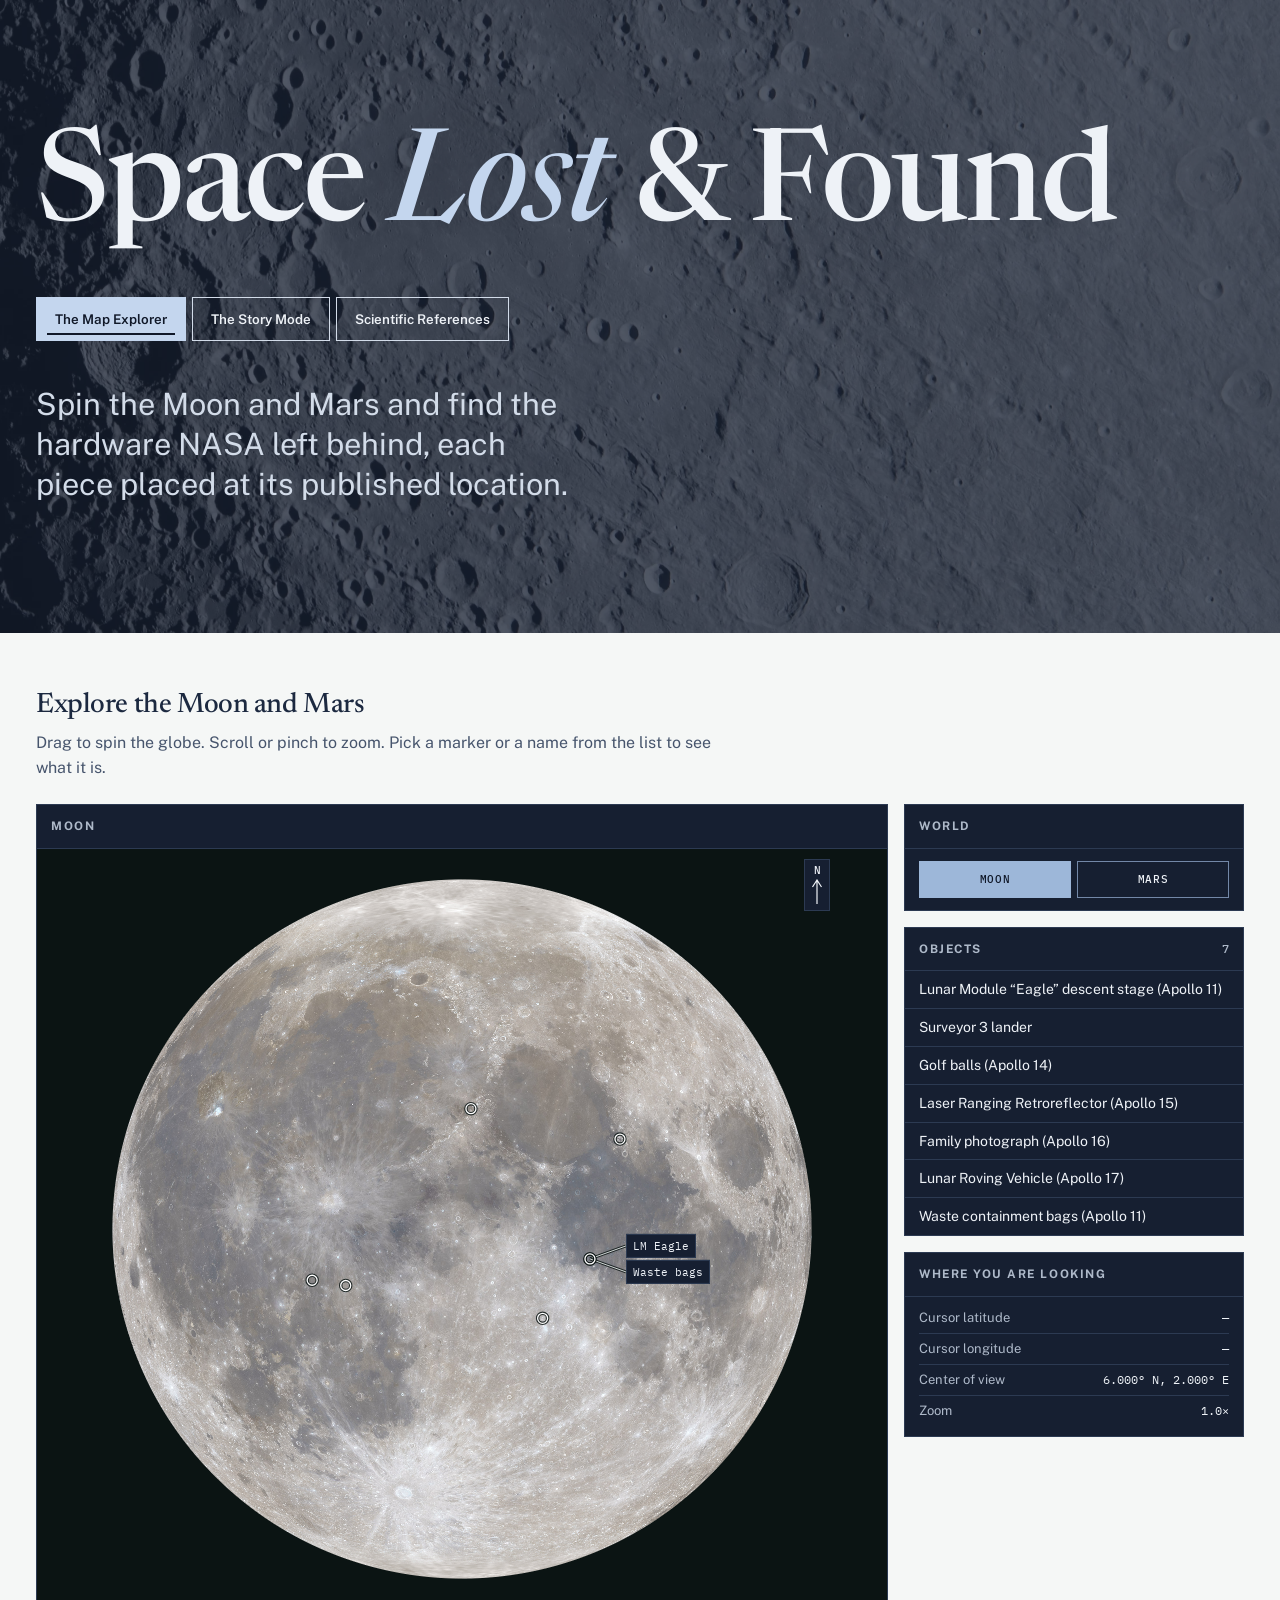
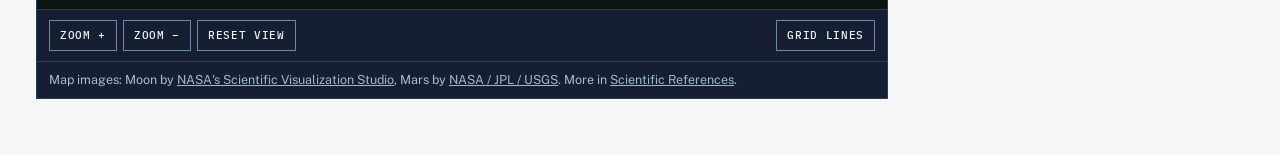
==== commit a4547a9e: "Add story and references pages, assets, and site upgrades Co-Authored-By: Claude Opus 5.5 <noreply@a" ====
--- a/index.html
+++ b/index.html
@@ -3,969 +3,88 @@
 <head>
 <meta charset="utf-8">
 <meta name="viewport" content="width=device-width, initial-scale=1, viewport-fit=cover">
-<title>Space Lost and Found</title>
+<title>The Map Explorer · Space Lost &amp; Found</title>
 <meta name="claude:viewport-fit-sides" content="cover">
+<link rel="icon" href="data:,">
+<script src="assets/js/motion-boot.js"></script>
+<link rel="preload" as="image" type="image/webp" href="assets/title-bands/moon-artemis2-art002e010032.webp">
+<link rel="preload" as="image" type="image/webp" href="assets/title-bands/mars-curiosity-pia19803.webp">
 <link rel="preconnect" href="https://fonts.googleapis.com">
 <link rel="preconnect" href="https://fonts.gstatic.com" crossorigin>
-<link rel="stylesheet" href="https://fonts.googleapis.com/css2?family=Titan+One&family=Lexend:wght@400;500;700&family=Space+Mono:wght@400;700&display=swap">
-<style>
-/* Layout: a lost-and-found counter – the spinnable world on the left, the paper luggage tag on the right */
-:root{
-  --night:#0b0e22; --night-2:#161c44; --panel:#1a2048; --panel-2:#232a5c; --line:rgba(200,205,255,.16);
-  --ink:#f4f2ff; --muted:#aeb2db;
-  --moon:#d9dbe8; --mars:#ef6c3c; --sun:#ffd03f; --ok:#4fdd9b; --nope:#ff6b81;
-  --paper:#fbf2d8; --paper-2:#efe0b6; --paper-hi:#fffaf0; --paper-ink:#2b2442; --paper-muted:#6d6283;
-  --stamp:#cf2f5c; --moon-deep:#4a4f9e; --mars-deep:#c2461f; --right-bg:#c9f4de; --right-line:#22985f; --wrong-bg:#ffd8de;
-  --f-display:"Titan One","Arial Rounded MT Bold",system-ui,sans-serif;
-  --f-body:"Lexend",system-ui,-apple-system,"Segoe UI",sans-serif;
-  --f-data:"Space Mono",ui-monospace,Consolas,monospace;
-  color-scheme:dark;
-}
-*{box-sizing:border-box}
-[hidden]{display:none!important}
-body{background:radial-gradient(120% 70% at 50% -10%,var(--night-2),var(--night) 60%) fixed,var(--night);background-color:var(--night);color:var(--ink);font-family:var(--f-body);font-size:16px;line-height:1.55}
-#stars,#confetti{position:fixed;inset:0;width:100%;height:100%;pointer-events:none}
-#stars{z-index:0}
-#confetti{z-index:60}
-.wrap{position:relative;z-index:1;max-width:1240px;margin:0 auto;padding-left:max(16px,env(safe-area-inset-left,0px));padding-right:max(16px,env(safe-area-inset-right,0px));padding-block:24px 48px}
-button{font:inherit;color:inherit}
-button:focus-visible,.stage:focus-visible,input:focus-visible,a:focus-visible{outline:3px dashed var(--sun);outline-offset:4px}
+<link rel="stylesheet" href="https://fonts.googleapis.com/css2?family=Newsreader:ital,opsz,wght@0,6..72,400;0,6..72,500;0,6..72,600;1,6..72,500&family=Public+Sans:wght@400;500;600;700&family=IBM+Plex+Mono:wght@400;500;600&display=swap">
+<link rel="stylesheet" href="assets/css/site.css">
+<link rel="stylesheet" href="assets/css/map.css">
+<script src="assets/js/data.js"></script>
+</head>
+<body data-page="map" data-world="moon">
+<script src="assets/js/map-boot.js"></script>
+<a class="skip" href="#workbench">Skip to the map</a>
 
-/* Header */
-.top{display:flex;flex-wrap:wrap;gap:20px 32px;justify-content:space-between;align-items:flex-end}
-.brand{min-width:0;max-width:640px}
-.eyebrow{margin:0 0 4px;font-family:var(--f-data);font-size:12px;letter-spacing:.14em;text-transform:uppercase;color:var(--sun)}
-h1{margin:0;font-family:var(--f-display);font-weight:400;font-size:clamp(34px,5.4vw,58px);line-height:1;letter-spacing:.01em;text-wrap:balance}
-h1 .o{color:var(--moon)} h1 .a{color:var(--mars)}
-.sub{margin:10px 0 0;color:var(--muted);max-width:56ch}
-.fundbuch{background:var(--panel);border:1px solid var(--line);border-radius:16px;padding:12px 14px;display:grid;gap:8px;min-width:0}
-.fb-head{display:flex;justify-content:space-between;gap:16px;align-items:baseline}
-.fb-label{font-family:var(--f-data);font-size:12px;letter-spacing:.12em;text-transform:uppercase;color:var(--muted)}
-.fb-count{font-family:var(--f-display);font-size:18px;font-variant-numeric:tabular-nums}
-.fb-dots{display:flex;flex-wrap:wrap;gap:6px}
-.fb-dot{width:20px;height:20px;border-radius:50%;border:2px dashed var(--muted);background:transparent;padding:0;cursor:pointer;transition:transform .15s}
-.fb-dot:hover{transform:scale(1.2)}
-.fb-dot[data-world="moon"].on{background:var(--moon);border:2px solid var(--moon)}
-.fb-dot[data-world="mars"].on{background:var(--mars);border:2px solid var(--mars)}
-.fb-actions{display:flex;gap:8px;flex-wrap:wrap}
-.small-btn{background:transparent;border:1px solid var(--line);border-radius:999px;padding:4px 12px;font-size:13px;cursor:pointer;color:var(--muted)}
-.small-btn:hover{color:var(--ink);border-color:var(--muted)}
-.small-btn.gold{color:var(--night);background:var(--sun);border-color:var(--sun);font-weight:700}
+<header class="hero" id="site-header"></header>
+<script src="assets/js/site-header.js"></script>
 
-/* World switch */
-.worlds{display:flex;gap:10px;margin:26px 0 8px;flex-wrap:wrap}
-.world-tab{display:inline-flex;align-items:center;gap:10px;padding:10px 22px 10px 12px;border-radius:999px;border:2px solid var(--line);background:var(--panel);font-family:var(--f-display);font-size:20px;cursor:pointer;transition:transform .15s}
-.world-tab:hover{transform:translateY(-2px)}
-.world-tab .ball{width:28px;height:28px;border-radius:50%}
-.world-tab[data-world="moon"] .ball{background:radial-gradient(circle at 35% 35%,#f4f5fb,#9a9db0 70%,#6c6f80)}
-.world-tab[data-world="mars"] .ball{background:radial-gradient(circle at 35% 35%,#ffb27d,#d2582c 65%,#7d2c14)}
-.world-tab[data-world="moon"][aria-pressed="true"]{background:var(--moon);color:var(--night);border-color:var(--moon)}
-.world-tab[data-world="mars"][aria-pressed="true"]{background:var(--mars);color:var(--night);border-color:var(--mars)}
-
-/* Main */
-.main{display:grid;grid-template-columns:minmax(0,1.12fr) minmax(0,.88fr);gap:28px;align-items:start}
-@media (max-width:920px){.main{grid-template-columns:minmax(0,1fr)}}
-.globe-col{min-width:0}
-.stage{position:relative;width:100%;max-width:600px;margin:0 auto;aspect-ratio:1;touch-action:none;cursor:grab;border-radius:50%;--glow:rgba(190,200,255,.16)}
-.stage[data-world="mars"]{--glow:rgba(255,130,80,.32)}
-.stage.dragging{cursor:grabbing}
-.stage::before{content:"";position:absolute;inset:0;border-radius:50%;background:radial-gradient(circle,transparent 43%,var(--glow) 45.5%,transparent 52%);pointer-events:none}
-.stage canvas{position:absolute;inset:0;width:100%;height:100%}
-.pins{position:absolute;inset:0}
-.pin{position:absolute;left:0;top:0;width:42px;height:42px;margin:-21px 0 0 -21px;border-radius:50%;border:3px solid var(--sun);background:var(--night);color:var(--sun);display:grid;place-items:center;cursor:pointer;padding:0;transition:background .15s,color .15s,border-color .15s}
-.pin svg,.chip svg,.marker svg{width:22px;height:22px;fill:none;stroke:currentColor;stroke-width:1.9;stroke-linecap:round;stroke-linejoin:round}
-.pin::after{content:"";position:absolute;inset:-7px;border-radius:50%;border:2px solid var(--sun);opacity:0;animation:ping 2.2s ease-out infinite;pointer-events:none}
-.pin.done{border-color:var(--ok);color:var(--ok)}
-.pin.done::after{display:none}
-.pin.active,.pin:hover{background:var(--sun);color:var(--night);border-color:var(--sun)}
-.pin.done.active,.pin.done:hover{background:var(--ok);border-color:var(--ok)}
-.pin-label{position:absolute;left:50%;top:100%;transform:translate(-50%,6px);white-space:nowrap;background:rgba(11,14,34,.9);color:var(--ink);font-size:13px;font-weight:500;padding:2px 9px;border-radius:7px;opacity:0;pointer-events:none;transition:opacity .15s}
-.pin:hover .pin-label,.pin:focus-visible .pin-label,.pin.active .pin-label{opacity:1}
-.marker{position:absolute;left:0;top:0;width:30px;height:30px;margin:-15px 0 0 -15px;border-radius:50%;background:var(--sun);color:var(--night);display:grid;place-items:center;pointer-events:none}
-.marker svg{width:18px;height:18px;animation:bob 1s ease-in-out infinite alternate}
-@keyframes ping{0%{opacity:.8;transform:scale(.8)}100%{opacity:0;transform:scale(1.5)}}
-@keyframes bob{to{transform:translateY(-5px)}}
-.hint{text-align:center;color:var(--muted);font-size:14px;margin:12px auto 14px;max-width:52ch}
-.chips{display:flex;flex-wrap:wrap;gap:8px;justify-content:center}
-.chip{display:inline-flex;align-items:center;gap:7px;background:var(--panel);border:2px solid var(--line);border-radius:999px;padding:6px 14px 6px 9px;font-size:14px;cursor:pointer;transition:transform .15s,border-color .15s}
-.chip:hover{transform:translateY(-2px);border-color:var(--muted)}
-.chip svg{width:18px;height:18px;color:var(--sun)}
-.chip[aria-current="true"]{border-color:var(--sun)}
-.chip.bonus{border-style:dashed;border-color:var(--sun)}
-.chip .check{width:16px;height:16px;border-radius:50%;background:var(--ok);display:none;position:relative}
-.chip .check::after{content:"";position:absolute;left:5px;top:2px;width:4px;height:8px;border:solid var(--night);border-width:0 2px 2px 0;transform:rotate(45deg)}
-.chip.done .check{display:inline-block}
-.chip.done svg{color:var(--ok)}
-
-/* Luggage tag */
-.panel{min-width:0;position:sticky;top:calc(env(safe-area-inset-top,0px) + 16px)}
-@media (max-width:920px){.panel{position:static}}
-.tag{position:relative;background:var(--paper);color:var(--paper-ink);padding:38px 26px 20px;border-radius:6px 6px 18px 18px;clip-path:polygon(34px 0,calc(100% - 34px) 0,100% 34px,100% 100%,0 100%,0 34px);box-shadow:0 20px 40px rgba(0,0,0,.45);animation:swing .5s ease-out}
-.tag-hole{position:absolute;top:12px;left:50%;width:18px;height:18px;margin-left:-9px;border-radius:50%;background:var(--night);box-shadow:0 0 0 4px var(--paper-2)}
-@keyframes swing{0%{transform:rotate(-3deg) translateY(-8px);opacity:.3}60%{transform:rotate(1.2deg)}100%{transform:none;opacity:1}}
-.tag-meta{display:flex;justify-content:space-between;gap:6px 14px;flex-wrap:wrap;font-family:var(--f-data);font-size:12px;letter-spacing:.06em;text-transform:uppercase;color:var(--paper-muted);border-bottom:2px dashed var(--paper-2);padding-bottom:10px}
-.tag-name{margin:14px 0 0;font-weight:700;font-size:15px;color:var(--moon-deep)}
-.tag[data-world="mars"] .tag-name{color:var(--mars-deep)}
-.hook{margin:6px 0 14px;font-family:var(--f-display);font-weight:400;font-size:clamp(23px,2.5vw,30px);line-height:1.15;text-wrap:balance}
-.since{display:flex;align-items:center;gap:14px;background:var(--paper-2);border-radius:12px;padding:10px 14px}
-.since-num{font-family:var(--f-display);font-size:42px;line-height:1;color:var(--moon-deep);font-variant-numeric:tabular-nums}
-.tag[data-world="mars"] .since-num{color:var(--mars-deep)}
-.since-txt{font-size:15px;line-height:1.3;font-weight:500}
-.since-txt small{display:block;font-family:var(--f-data);font-size:12px;font-weight:400;color:var(--paper-muted);margin-top:3px}
-.btn-big{display:block;width:100%;margin-top:18px;padding:15px 18px;font-family:var(--f-display);font-size:21px;background:var(--paper-ink);color:var(--paper);border:0;border-radius:14px;cursor:pointer;box-shadow:0 5px 0 #0007;animation:nudge 3s ease-in-out infinite}
-.btn-big:active{transform:translateY(3px);box-shadow:0 2px 0 #0007}
-@keyframes nudge{0%,82%,100%{transform:none}86%{transform:rotate(-1.5deg)}90%{transform:rotate(1.5deg)}94%{transform:rotate(-1deg)}}
-.story p{margin:14px 0 0;font-size:16.5px}
-.label{margin:22px 0 8px;font-family:var(--f-data);font-size:12px;font-weight:700;letter-spacing:.14em;text-transform:uppercase;color:var(--paper-muted)}
-.facts{list-style:none;margin:0;padding:0;display:grid;gap:8px}
-.facts li{position:relative;background:var(--paper-hi);border:2px solid var(--paper-2);border-radius:12px;padding:10px 12px 10px 46px;animation:pop .35s ease-out}
-.facts li::before{content:"!";position:absolute;left:10px;top:9px;width:26px;height:26px;border-radius:50%;background:var(--sun);color:var(--paper-ink);font-family:var(--f-display);display:grid;place-items:center;font-size:16px}
-@keyframes pop{0%{transform:scale(.9);opacity:0}100%{transform:none;opacity:1}}
-.btn-ghost{margin-top:10px;background:transparent;border:2px dashed var(--paper-ink);color:var(--paper-ink);border-radius:12px;padding:8px 14px;font-weight:700;font-size:14px;cursor:pointer}
-.btn-ghost span{font-weight:400;color:var(--paper-muted)}
-.btn-ghost:hover{background:var(--paper-hi)}
-.q{margin:0 0 10px;font-weight:700;font-size:17px}
-.opts{display:grid;gap:8px}
-.opt{text-align:left;background:var(--paper-hi);border:2px solid var(--paper-2);border-radius:12px;padding:11px 14px;font-size:15px;color:var(--paper-ink);cursor:pointer;transition:border-color .15s,transform .15s}
-.opt:hover:not(:disabled){border-color:var(--paper-ink);transform:translateX(3px)}
-.opt:disabled{cursor:default}
-.opt.right{background:var(--right-bg);border-color:var(--right-line);font-weight:700}
-.opt.wrong{background:var(--wrong-bg);border-color:var(--nope);text-decoration:line-through;opacity:.75;animation:shake .4s}
-@keyframes shake{20%{transform:translateX(-6px)}40%{transform:translateX(6px)}60%{transform:translateX(-4px)}80%{transform:translateX(3px)}}
-.quiz-msg{margin:10px 0 0;font-weight:500;min-height:1.5em}
-.sources{margin:16px 0 0;font-size:13px;color:var(--paper-muted);line-height:1.5}
-.sources a{color:var(--moon-deep);font-weight:500}
-.tag[data-world="mars"] .sources a{color:var(--mars-deep)}
-.stamp{position:absolute;top:50px;right:16px;color:var(--stamp);border:4px solid var(--stamp);border-radius:10px;padding:4px 12px 5px;font-family:var(--f-display);font-size:21px;letter-spacing:.06em;text-transform:uppercase;line-height:1.1;text-align:center;transform:rotate(-12deg);opacity:.82;mix-blend-mode:multiply;pointer-events:none}
-.stamp small{display:block;font-family:var(--f-data);font-size:10px;letter-spacing:.08em}
-.stamp.anim{animation:thump .45s cubic-bezier(.2,1.6,.4,1)}
-@keyframes thump{0%{transform:rotate(-12deg) scale(2.4);opacity:0}100%{transform:rotate(-12deg) scale(1);opacity:.82}}
-.tag-foot{margin-top:20px;padding-top:14px;border-top:2px dashed var(--paper-2);display:flex;justify-content:space-between;align-items:center;gap:10px;flex-wrap:wrap}
-.foot-note{font-family:var(--f-data);font-size:12px;color:var(--paper-muted)}
-.btn-next{background:var(--paper-2);border:0;border-radius:999px;padding:8px 16px;font-family:var(--f-display);font-size:16px;color:var(--paper-ink);cursor:pointer}
-.btn-next:hover{background:var(--sun)}
-.intro-text{margin:0;font-size:16.5px}
-.steps{list-style:none;padding:0;margin:0;display:grid;gap:8px;counter-reset:s}
-.steps li{counter-increment:s;position:relative;padding:8px 10px 8px 44px;background:var(--paper-hi);border-radius:12px;border:2px solid var(--paper-2)}
-.steps li::before{content:counter(s);position:absolute;left:9px;top:7px;width:26px;height:26px;border-radius:50%;background:var(--paper-ink);color:var(--paper);font-family:var(--f-display);display:grid;place-items:center;font-size:15px}
-
-/* Illustrations, story mode, read aloud */
-.art{margin:14px 0 0;border-radius:12px;overflow:hidden;border:4px solid var(--paper-hi);box-shadow:0 3px 0 var(--paper-2);background:var(--night);line-height:0;transform:rotate(-.6deg)}
-.art svg{width:100%;height:auto;display:block}
-.tools{margin-top:12px;display:flex;gap:8px;flex-wrap:wrap}
-.btn-read{background:transparent;border:2px solid var(--paper-ink);border-radius:999px;padding:7px 14px;font-weight:700;font-size:14px;cursor:pointer;color:var(--paper-ink)}
-.btn-read::before{content:"";display:inline-block;width:0;height:0;border-left:9px solid currentColor;border-top:6px solid transparent;border-bottom:6px solid transparent;margin-right:8px;vertical-align:-1px}
-.btn-read[aria-pressed="true"]{background:var(--paper-ink);color:var(--paper)}
-.btn-read[aria-pressed="true"]::before{border:0;width:9px;height:10px;background:currentColor}
-.timeline{position:relative;height:30px;margin:14px 8px 0}
-.tl-line{position:absolute;left:0;right:0;top:11px;height:4px;border-radius:2px;background:linear-gradient(90deg,#9a9db0 0 46%,var(--mars) 54% 100%)}
-.tl-dot{position:absolute;top:5px;width:16px;height:16px;margin-left:-8px;border-radius:50%;border:3px solid var(--paper);padding:0;cursor:pointer;transition:transform .15s}
-.tl-dot.moon{background:#9a9db0}.tl-dot.mars{background:var(--mars)}
-.tl-dot.done{border-color:var(--ok)}
-.tl-dot:hover{transform:scale(1.3)}
-.tl-dot.current{transform:scale(1.45);box-shadow:0 0 0 3px var(--sun)}
-.tl-years{display:flex;justify-content:space-between;font-family:var(--f-data);font-size:11px;color:var(--paper-muted);margin:0 0 4px}
-.voice{position:relative;margin-top:18px;background:var(--paper-hi);border:2px solid var(--paper-2);border-radius:16px;padding:12px 16px}
-.voice::before{content:"";position:absolute;top:-11px;left:30px;width:18px;height:18px;background:var(--paper-hi);border-left:2px solid var(--paper-2);border-top:2px solid var(--paper-2);transform:rotate(45deg)}
-.voice p{margin:0;font-size:17px;line-height:1.6}
-.voice-who{display:block;font-family:var(--f-data);font-size:11px;letter-spacing:.12em;text-transform:uppercase;color:var(--paper-muted);margin-bottom:4px}
-.story-nav{display:flex;gap:8px;flex-wrap:wrap;justify-content:space-between;align-items:center;margin-top:18px;padding-top:14px;border-top:2px dashed var(--paper-2)}
-.btn-next:disabled{opacity:.4;cursor:default;background:var(--paper-2)}
-.btn-next.go{background:var(--paper-ink);color:var(--paper)}
-.btn-next.go:hover{background:var(--sun);color:var(--paper-ink)}
-.bar{display:flex;flex-wrap:wrap;gap:12px 24px;justify-content:space-between;align-items:center;margin:26px 0 8px}
-.bar .worlds{margin:0}
-.modes{display:inline-flex;flex-wrap:wrap;background:var(--panel);border:2px solid var(--line);border-radius:22px;padding:4px;gap:4px}
-.mode-btn{border:0;background:transparent;border-radius:999px;padding:8px 16px;font-weight:700;font-size:15px;cursor:pointer;color:var(--muted)}
-.mode-btn:hover{color:var(--ink)}
-.mode-btn[aria-pressed="true"]{background:var(--sun);color:var(--night)}
-
-/* Learning area */
-.learn{margin-top:56px}
-.learn h2{font-family:var(--f-display);font-weight:400;font-size:clamp(26px,3.4vw,36px);margin:0 0 6px;text-wrap:balance}
-.learn > p{color:var(--muted);margin:0 0 18px;max-width:62ch}
-.why{display:grid;grid-template-columns:repeat(3,minmax(0,1fr));gap:14px}
-@media (max-width:760px){.why{grid-template-columns:minmax(0,1fr)}}
-.why article{background:var(--panel);border:1px solid var(--line);border-radius:16px;padding:18px}
-.why h3{margin:0 0 6px;font-family:var(--f-display);font-weight:400;font-size:20px;color:var(--sun)}
-.why p{margin:0;color:var(--ink)}
-.vote{margin-top:24px;background:var(--panel-2);border:1px solid var(--line);border-radius:18px;padding:20px}
-.vote h3{margin:0 0 4px;font-family:var(--f-display);font-weight:400;font-size:24px}
-.vote-btns{display:flex;flex-wrap:wrap;gap:10px;margin:12px 0 4px}
-.vote-btns button{padding:10px 20px;border-radius:999px;border:2px solid var(--line);background:var(--night);font-family:var(--f-display);font-size:18px;cursor:pointer}
-.vote-btns button:hover{border-color:var(--sun)}
-.vote-btns button[aria-pressed="true"]{background:var(--sun);color:var(--night);border-color:var(--sun)}
-.vote-answer{margin:12px 0 0;max-width:68ch}
-.about{margin-top:24px;color:var(--muted);font-size:14px;max-width:72ch}
-.about a,.src-list a{color:var(--sun)}
-.about strong{color:var(--ink)}
-.src-wrap{margin-top:28px;border-top:1px solid var(--line);padding-top:20px}
-.src-wrap h2{font-size:clamp(22px,2.6vw,28px)}
-.src-list{display:grid;grid-template-columns:repeat(2,minmax(0,1fr));gap:4px 28px;margin:10px 0 0;padding:0;list-style:none;font-size:14px;color:var(--muted)}
-@media (max-width:760px){.src-list{grid-template-columns:minmax(0,1fr)}}
-.src-list li{overflow-wrap:anywhere}
-.src-list b{color:var(--ink);font-weight:500}
-
-/* Certificate */
-.overlay{position:fixed;inset:0;z-index:50;background:rgba(5,6,20,.78);display:grid;place-items:center;padding:24px max(16px,env(safe-area-inset-right,0px)) 24px max(16px,env(safe-area-inset-left,0px));overflow:auto}
-.cert{width:100%;max-width:520px;text-align:center}
-.cert h2{font-family:var(--f-display);font-weight:400;font-size:clamp(24px,4vw,32px);line-height:1.15;margin:16px 0 8px;text-wrap:balance}
-.cert label{display:block;font-family:var(--f-data);font-size:12px;text-transform:uppercase;letter-spacing:.12em;color:var(--paper-muted);margin-top:14px}
-.cert input{margin-top:6px;width:100%;max-width:320px;padding:10px 12px;border-radius:10px;border:2px solid var(--paper-2);background:var(--paper-hi);color:var(--paper-ink);font:inherit;font-size:18px;text-align:center}
-.cert-name{font-family:var(--f-display);font-size:32px;color:var(--mars-deep);margin:14px 0 4px;min-height:1.2em;overflow-wrap:anywhere}
-.cert .stamp{position:static;display:inline-block;margin:14px 0 4px}
-
-@media (prefers-reduced-motion:reduce){
-  *,*::before,*::after{animation:none!important;transition:none!important}
-}
-</style>
-</head>
-<body>
-
-
-<canvas id="stars" aria-hidden="true"></canvas>
-<canvas id="confetti" aria-hidden="true"></canvas>
-
-<div class="wrap">
-  <header class="top">
-    <div class="brand">
-      <p class="eyebrow">Abandoned, but not forgotten</p>
-      <h1>Space <span class="o">Lost</span> &amp; <span class="a">Found</span></h1>
-      <p class="sub">NASA has left lots of things behind on the Moon and on Mars. Help us log them, and find out the story behind every lost item.</p>
-    </div>
-    <div class="fundbuch" aria-label="Your logbook">
-      <div class="fb-head"><span class="fb-label">Your logbook</span><span id="fb-count" class="fb-count">0 of 14</span></div>
-      <div id="fb-dots" class="fb-dots"></div>
-      <div class="fb-actions">
-        <button id="sound" class="small-btn" type="button" aria-pressed="true">Sound: on</button>
-        <button id="cert-open" class="small-btn gold" type="button" hidden>See your certificate</button>
+<main>
+  <section class="section" id="workbench" aria-labelledby="bench-title">
+    <div class="wrap">
+      <h2 id="bench-title" class="reveal" data-d="1">Explore the Moon and Mars</h2>
+      <p class="lede reveal" data-d="2">Drag to spin the globe. Scroll or pinch to zoom. Pick a marker or a name from the list to see what it is.</p>
+      <div class="bench">
+        <div class="panel reveal reveal-fade" data-d="3">
+          <div class="panel-head"><h3 class="panel-title"><span id="stage-title">Moon</span></h3></div>
+          <div class="viewport">
+            <div id="stage" class="stage" tabindex="0" role="application" aria-label="Globe. Arrow keys rotate, plus and minus zoom, 0 resets the view.">
+              <canvas id="globe"></canvas>
+              <canvas id="overlay"></canvas>
+              <div id="pins" class="pins"></div>
+              <div class="north" aria-label="North is up" role="img">N<svg viewBox="0 0 12 26" aria-hidden="true"><path d="M6 25V1M1.5 8 6 1l4.500 7"/></svg></div>
+              <div id="map-status" class="map-status" role="status"></div>
+              <div id="popup" class="popup" role="dialog" aria-labelledby="popup-name" aria-describedby="popup-desc" tabindex="-1" hidden>
+                <h3 id="popup-name"></h3>
+                <p id="popup-desc"></p>
+                <figure id="popup-fig" class="obj-fig" hidden>
+                  <img id="popup-img" alt="" width="1200" height="800" loading="lazy" decoding="async">
+                  <figcaption><span id="popup-cap"></span> <span id="popup-credit" class="fig-credit"></span></figcaption>
+                </figure>
+              </div>
+            </div>
+          </div>
+          <div class="tools">
+            <button id="zoom-in" class="toggle" type="button" aria-label="Zoom in">Zoom +</button>
+            <button id="zoom-out" class="toggle" type="button" aria-label="Zoom out">Zoom −</button>
+            <button id="zoom-reset" class="toggle" type="button">Reset view</button>
+            <span class="spacer"></span>
+            <button id="grid-toggle" class="toggle" type="button" aria-pressed="false">Grid lines</button>
+          </div>
+          <p class="credit">Map images: Moon by <a href="https://svs.gsfc.nasa.gov/4720" target="_blank" rel="noopener">NASA's Scientific Visualization Studio</a>, Mars by <a href="https://astrogeology.usgs.gov/search/map/mars_viking_colorized_global_mosaic_232m" target="_blank" rel="noopener">NASA / JPL / USGS</a>. More in <a href="references.html">Scientific References</a>.</p>
+        </div>
+        <aside class="side">
+          <div class="panel reveal" data-d="2">
+            <div class="panel-head"><h3 class="panel-title">World</h3></div>
+            <div class="world-switch" role="group" aria-label="Choose a world">
+              <button class="toggle" type="button" data-world="moon" aria-pressed="true">Moon</button>
+              <button class="toggle" type="button" data-world="mars" aria-pressed="false">Mars</button>
+            </div>
+          </div>
+          <div class="panel reveal" data-d="3">
+            <div class="panel-head"><h3 class="panel-title">Objects<span id="obj-count" class="count"></span></h3></div>
+            <ul id="obj-list" class="objects"></ul>
+          </div>
+          <div class="panel reveal" data-d="4">
+            <div class="panel-head"><h3 class="panel-title">Where you are looking</h3></div>
+            <dl class="readouts">
+              <div><dt>Cursor latitude</dt><dd id="r-lat">—</dd></div>
+              <div><dt>Cursor longitude</dt><dd id="r-lon">—</dd></div>
+              <div><dt>Center of view</dt><dd id="r-center">—</dd></div>
+              <div><dt>Zoom</dt><dd id="r-zoom">—</dd></div>
+            </dl>
+          </div>
+        </aside>
       </div>
     </div>
-  </header>
+  </section>
+</main>
 
-  <div class="bar">
-    <nav class="worlds" aria-label="Choose a world">
-      <button class="world-tab" type="button" data-world="moon" aria-pressed="true"><span class="ball"></span>Moon</button>
-      <button class="world-tab" type="button" data-world="mars" aria-pressed="false"><span class="ball"></span>Mars</button>
-    </nav>
-    <div class="modes" role="group" aria-label="Choose a mode">
-      <button class="mode-btn" type="button" data-mode="explore" aria-pressed="true">Explore &amp; collect</button>
-      <button class="mode-btn" type="button" data-mode="story" aria-pressed="false">Story: 1967 → today</button>
-    </div>
-  </div>
-
-  <main class="main">
-    <section class="globe-col" aria-label="Map of lost items">
-      <div id="stage" class="stage" data-world="moon" tabindex="0" aria-label="Spinnable Moon. Drag or use the arrow keys to turn it.">
-        <canvas id="globe"></canvas>
-        <div id="pins" class="pins"></div>
-      </div>
-      <p id="hint" class="hint"></p>
-      <div id="chips" class="chips"></div>
-    </section>
-    <aside id="panel" class="panel" aria-live="polite"></aside>
-  </main>
-
-  <section class="learn" aria-labelledby="why-title">
-    <h2 id="why-title">Why is all this stuff still up there?</h2>
-    <p>Nobody forgot these things by accident. There are good reasons why they are still there.</p>
-    <div class="why">
-      <article><h3>Every kilogram counts</h3><p>A rocket needs fuel to fly home. The heavier it is, the more fuel it needs. So astronauts took Moon rocks home instead of old equipment.</p></article>
-      <article><h3>No pick-up service</h3><p>Flying to Mars takes about seven months. Going back to collect an old robot would be far too hard and far too expensive.</p></article>
-      <article><h3>Some of it still helps</h3><p>A laser mirror on the Moon is still used today. And old equipment shows us what 50 years in space do to metal and plastic.</p></article>
-    </div>
-
-    <div class="vote">
-      <h3>What do you think: trash or museum?</h3>
-      <p>Are the things on the Moon and Mars space junk, or precious pieces of history?</p>
-      <div class="vote-btns" role="group" aria-label="Your opinion">
-        <button type="button" data-vote="trash" aria-pressed="false">Trash</button>
-        <button type="button" data-vote="museum" aria-pressed="false">Museum</button>
-        <button type="button" data-vote="both" aria-pressed="false">Both</button>
-      </div>
-      <p id="vote-answer" class="vote-answer" hidden></p>
-    </div>
-
-    <p class="about"><strong>About this page:</strong> It was made for a challenge in the <a href="https://www.spaceappschallenge.org/" target="_blank" rel="noopener">NASA Space Apps Challenge</a> 2026: “Abandoned but not Forgotten: Storytelling about NASA’s Discarded Equipment on the Moon and Mars”. The idea is to tell stories about the equipment NASA has left on the Moon and Mars since the 1960s, so that it is not forgotten. The maps of the Moon and Mars and the pictures of the lost items are simplified drawings made for this page, but every landing site sits at its real coordinates.</p>
-
-    <div class="src-wrap" aria-labelledby="src-title">
-      <h2 id="src-title">Sources</h2>
-      <p class="about" style="margin-top:4px">Every lost-item tag links to its sources at the bottom. Here is the full list.</p>
-      <ul id="src-list" class="src-list"></ul>
-    </div>
-  </section>
-</div>
-
-<div id="overlay" class="overlay" hidden>
-  <div class="tag cert" role="dialog" aria-modal="true" aria-labelledby="cert-title">
-    <span class="tag-hole" aria-hidden="true"></span>
-    <div class="tag-meta"><span>Certificate</span><span id="cert-date"></span></div>
-    <h2 id="cert-title">Honorary Agent of the Space Lost and Found</h2>
-    <label for="cert-name">Write your name here</label>
-    <input id="cert-name" type="text" maxlength="40" autocomplete="off" placeholder="Your name">
-    <p id="cert-name-show" class="cert-name"></p>
-    <p>found, explored and stamped all 14 lost items on the Moon and Mars. Now we know for sure: they are abandoned, but not forgotten.</p>
-    <div class="stamp">Approved<small>Space Lost &amp; Found</small></div>
-    <div class="tag-foot" style="justify-content:center"><button id="cert-close" class="btn-next" type="button">Close</button></div>
-  </div>
-</div>
-
-<script>
-(function(){
-"use strict";
-const DEG = Math.PI/180, TAU = Math.PI*2;
-const reduced = window.matchMedia && matchMedia('(prefers-reduced-motion: reduce)').matches;
-const NOW = new Date(), NOW_Y = NOW.getFullYear();
-
-/* ---------- Sources ---------- */
-const S = {
-  a11:['NASA: Apollo 11','https://www.nasa.gov/mission/apollo-11/'],
-  a12:['NASA: Apollo 12','https://www.nasa.gov/mission/apollo-12/'],
-  a14:['NASA: Apollo 14','https://www.nasa.gov/mission/apollo-14/'],
-  a15:['NASA: Apollo 15','https://www.nasa.gov/mission/apollo-15/'],
-  a16:['NASA: Apollo 16','https://www.nasa.gov/mission/apollo-16/'],
-  a17:['NASA: Apollo 17','https://www.nasa.gov/mission/apollo-17/'],
-  alsj:['NASA: Apollo Lunar Surface Journal','https://www.hq.nasa.gov/alsj/main.html'],
-  sur:['NASA Science: Surveyor 3','https://science.nasa.gov/mission/surveyor-3/'],
-  surN:['NASA NSSDCA: Surveyor 3','https://nssdc.gsfc.nasa.gov/nmc/spacecraft/display.action?id=1967-035A'],
-  vik:['NASA Science: Viking 1','https://science.nasa.gov/mission/viking-1/'],
-  pf:['NASA Science: Mars Pathfinder','https://science.nasa.gov/mission/mars-pathfinder/'],
-  spi:['NASA Science: Spirit','https://science.nasa.gov/mission/mer-spirit/'],
-  opp:['NASA Science: Opportunity','https://science.nasa.gov/mission/mer-opportunity/'],
-  pho:['NASA Science: Phoenix','https://science.nasa.gov/mission/phoenix/'],
-  ins:['NASA Science: InSight','https://science.nasa.gov/mission/insight/'],
-  ing:['NASA Science: Ingenuity Mars Helicopter','https://science.nasa.gov/mission/mars-2020-perseverance/ingenuity-mars-helicopter/'],
-  sac:['NASA Space Apps Challenge','https://www.spaceappschallenge.org/'],
-  sacAE:['NASA Space Apps Challenge 2026 (UAE event page)','https://nasaspaceapps.ae/'],
-  oss:['U.S. Congress: One Small Step to Protect Human Heritage in Space Act (S.1694)','https://www.congress.gov/bill/116th-congress/senate-bill/1694']
-};
-
-/* ---------- Icons ---------- */
-const ICON = {
-  lander:'<path d="M8 5h8l2 7H6z"/><path d="M7 12l-4 7M17 12l4 7M10 12l-1 7M14 12l1 7M1.5 19h4M18.5 19h4"/>',
-  camera:'<circle cx="12" cy="4" r="2"/><path d="M12 6v3M6 9h12l-2 6H8z M8 15l-3 6M16 15l3 6M12 15v6"/>',
-  golf:'<path d="M7 21V3l9 3.5L7 10"/><circle cx="17" cy="18" r="3"/>',
-  mirror:'<rect x="4" y="5" width="16" height="10" rx="1"/><path d="M9.3 5v10M14.6 5v10M4 10h16M10 15l-2 6M14 15l2 6"/>',
-  photo:'<rect x="3" y="4" width="18" height="16" rx="2"/><circle cx="9" cy="10" r="2"/><circle cx="15.5" cy="10" r="2"/><path d="M5.5 17c.8-2.5 6.2-2.5 7 0M12 17c.8-2.5 6.2-2.5 7 0"/>',
-  rover:'<rect x="3" y="9" width="18" height="5" rx="1.5"/><circle cx="7" cy="17.5" r="2.5"/><circle cx="17" cy="17.5" r="2.5"/><path d="M13 9V4h4"/>',
-  bag:'<path d="M6 9h12l1 12H5z"/><path d="M9 9V7a3 3 0 0 1 6 0v2"/><path d="M10 14c1 1 3 1 4 0"/>',
-  heli:'<path d="M3 4h18M12 4v4"/><rect x="7.5" y="8" width="9" height="6" rx="3"/><path d="M9 14l-3 6M15 14l3 6M4 20h4M16 20h4"/>',
-  quake:'<path d="M2 13h4l2-6 3 12 3-15 2 9h6"/>',
-  flake:'<path d="M12 2v20M3.3 7l17.4 10M3.3 17L20.7 7"/><path d="M9.5 3.5L12 6l2.5-2.5M9.5 20.5L12 18l2.5 2.5"/>'
-};
-const svg = k => '<svg viewBox="0 0 24 24" aria-hidden="true">'+ICON[k]+'</svg>';
-
-/* ---------- Illustrations of the lost items ---------- */
-const STARS=[[18,18],[46,50],[88,16],[128,38],[168,12],[206,46],[232,20],[302,68],[22,88],[108,78],[186,80],[300,12],[68,96],[150,60],[250,90]].map(([x,y],i)=>`<circle cx="${x}" cy="${y}" r="${i%3?1:1.5}" fill="#fff" opacity="${i%2?.55:.9}"/>`).join('');
-const TXT='font-family="Titan One, sans-serif"';
-function scene(w,inner,o){
-  o=o||{}; let s='<svg viewBox="0 0 320 180" aria-hidden="true">';
-  if(w==='moon'){
-    s+='<rect width="320" height="180" fill="#0b0e22"/>'+STARS+(o.noEarth?'':'<circle cx="272" cy="34" r="13" fill="#3d7be0"/><path d="M264 28q6-4 10 2q-2 6-8 4zM272 40q6-2 8 2q-4 4-8 1z" fill="#5fbf6a"/>');
-    s+='<path d="M0 128Q70 116 150 126T320 120V180H0Z" fill="#a3a5b4"/><ellipse cx="60" cy="160" rx="22" ry="5" fill="#8c8e9e"/><ellipse cx="262" cy="168" rx="30" ry="6" fill="#8c8e9e"/><ellipse cx="196" cy="150" rx="10" ry="2.5" fill="#8c8e9e"/>';
-  } else {
-    s+='<defs><linearGradient id="msky" x1="0" y1="0" x2="0" y2="1"><stop offset="0" stop-color="#e3a985"/><stop offset="1" stop-color="#f3d2b2"/></linearGradient></defs><rect width="320" height="180" fill="url(#msky)"/><circle cx="268" cy="34" r="9" fill="#fbf2e4" opacity=".85"/>';
-    s+='<path d="M0 112Q40 100 80 108Q120 96 170 106Q230 94 320 104V130H0Z" fill="#b5653f" opacity=".5"/><path d="M0 128Q80 118 160 126T320 122V180H0Z" fill="#c9683c"/><path d="M40 152q6-8 14 0zM262 162q8-10 18 0zM120 168q4-6 9 0z" fill="#8f4325"/>';
-  }
-  return s+inner+'</svg>';
-}
-const pad=(x,y)=>`<ellipse cx="${x}" cy="${y}" rx="8" ry="2.6" fill="#c9cad4"/>`;
-const fp=pts=>pts.map(([x,y])=>`<ellipse cx="${x}" cy="${y}" rx="3.4" ry="1.7" fill="#7f8192"/>`).join('');
-const astro=(x,y)=>`<g transform="translate(${x} ${y})"><rect x="-15" y="-29" width="7" height="18" rx="2" fill="#d6d6de"/><rect x="-9" y="-30" width="18" height="24" rx="6" fill="#f2f2f5"/><rect x="-8" y="-9" width="6.5" height="15" rx="3" fill="#f2f2f5"/><rect x="1.5" y="-9" width="6.5" height="15" rx="3" fill="#f2f2f5"/><rect x="6" y="-28" width="5.5" height="17" rx="2.7" fill="#e6e6ec"/><circle cx="0" cy="-38" r="9" fill="#f2f2f5"/><ellipse cx="2.5" cy="-38" rx="6" ry="5" fill="#d9a63a"/><rect x="-5" y="-24" width="8" height="5" rx="1" fill="#c4313b" opacity=".7"/></g>`;
-const mer=x=>`<g transform="translate(${x} 0)"><path d="M-40 134L-20 118L0 134M-20 118L22 118L40 134" stroke="#a8aab6" stroke-width="3" fill="none"/>${[-40,0,40].map(c=>`<circle cx="${c}" cy="134" r="9" fill="#3c3e4a" stroke="#a8aab6" stroke-width="2"/>`).join('')}<rect x="-28" y="104" width="56" height="16" rx="2" fill="#e9e3d6"/><path d="M-58 104L58 104L52 96L-52 96Z" fill="#2f3f8f" stroke="#9aa6e6" stroke-width="1"/><line x1="18" y1="96" x2="18" y2="62" stroke="#c9c9d2" stroke-width="3"/><rect x="8" y="53" width="22" height="10" rx="2" fill="#e9e3d6"/><circle cx="14" cy="58" r="2.2" fill="#2b2442"/><circle cx="24" cy="58" r="2.2" fill="#2b2442"/><line x1="-22" y1="96" x2="-25" y2="70" stroke="#c9c9d2" stroke-width="1.6"/><path d="M28 112L44 108L50 120" stroke="#c9c9d2" stroke-width="2.5" fill="none"/></g>`;
-const bag=(x,y,r)=>`<g transform="translate(${x} ${y}) rotate(${r})"><path d="M-12 0Q-15-18-4-22L4-22Q15-18 12 0Z" fill="#f2f2f5"/><path d="M-4-22l4-7l4 7" fill="none" stroke="#f2f2f5" stroke-width="2"/></g>`;
-const stink=(x,y)=>`<path d="M${x} ${y}q5-6 0-12q-5-6 0-12" stroke="#8fdc5a" stroke-width="2.2" fill="none" stroke-linecap="round"/>`;
-const ART={
-  eagle:()=>scene('moon',`<g transform="translate(150 0)"><path d="M-38 110L-64 140M38 110L64 140M-18 114L-26 146M18 114L26 146" stroke="#c9cad4" stroke-width="4" stroke-linecap="round"/>${pad(-64,141)}${pad(64,141)}${pad(-26,147)}${pad(26,147)}<path d="M-8 114L8 114L12 124L-12 124Z" fill="#555866"/><path d="M-40 84L40 84L46 114L-46 114Z" fill="#d9a63a"/><path d="M-28 86L-32 112M-9 86L-10 112M10 86L11 112M28 86L32 112" stroke="#b5852a" stroke-width="2"/><rect x="-43" y="80" width="86" height="6" rx="1" fill="#8d8f9c"/><rect x="-6" y="96" width="14" height="10" rx="1" fill="#eeeef3" stroke="#8d8f9c"/></g><line x1="200" y1="143" x2="246" y2="136" stroke="#e6e6ec" stroke-width="2.5"/><g transform="translate(222 138) rotate(-8)"><rect width="20" height="12" fill="#f4f4f6"/><path d="M0 3h20M0 7h20M0 11h20" stroke="#c4313b" stroke-width="1.6"/><rect width="9" height="6.5" fill="#2d4ea8"/></g>${fp([[40,160],[54,156],[66,163],[80,158],[92,165],[106,160]])}`),
-  surveyor:()=>scene('moon',`<g transform="translate(130 0)"><path d="M0 104L-42 140M0 104L42 140M0 104L8 148" stroke="#b9bcc8" stroke-width="3.5" stroke-linecap="round"/>${pad(-42,141)}${pad(42,141)}${pad(8,149)}<line x1="0" y1="104" x2="0" y2="40" stroke="#b9bcc8" stroke-width="3"/><g transform="rotate(-18 0 42)"><rect x="0" y="34" width="44" height="22" fill="#2f3f8f" stroke="#9aa6e6" stroke-width="1.5"/><path d="M11 34v22M22 34v22M33 34v22M0 45h44" stroke="#9aa6e6" stroke-width=".8"/></g><ellipse cx="-20" cy="64" rx="13" ry="7" fill="#e2e2ea"/><line x1="-20" y1="64" x2="0" y2="72" stroke="#b9bcc8" stroke-width="2"/><rect x="-18" y="94" width="36" height="16" rx="2" fill="#e2e2ea"/><rect x="20" y="104" width="16" height="22" rx="3" fill="none" stroke="#ffd03f" stroke-width="2" stroke-dasharray="4 3"/><text x="28" y="120" font-size="14" text-anchor="middle" fill="#ffd03f" ${TXT}>?</text></g>${astro(252,140)}<path d="M262 120l14-6" stroke="#c9cad4" stroke-width="2.5"/>`),
-  golf:()=>scene('moon',`${astro(80,140)}<line x1="90" y1="126" x2="104" y2="140" stroke="#c9cad4" stroke-width="2.5"/><rect x="101" y="138" width="9" height="4" fill="#8d8f9c"/><path d="M112 138Q190 30 268 136" fill="none" stroke="#fff" stroke-width="1.5" stroke-dasharray="3 5" opacity=".8"/><path d="M112 138Q150 92 200 146" fill="none" stroke="#fff" stroke-width="1.5" stroke-dasharray="3 5" opacity=".6"/><circle cx="268" cy="138" r="4.5" fill="#fff"/><circle cx="200" cy="148" r="4.5" fill="#fff"/><text x="168" y="70" font-size="13" fill="#ffd03f" font-family="Space Mono, monospace">≈ 40 m</text>`),
-  laser:()=>{ let g=''; for(let r=0;r<4;r++) for(let c=0;c<10;c++) g+=`<circle cx="${-45+c*10}" cy="${-17+r*9.5}" r="3.6" fill="#23263a" stroke="#cdd3ff" stroke-width=".8"/>`;
-    return scene('moon',`<path d="M268 40L160 106" stroke="#ff3b5c" stroke-width="8" opacity=".22"/><path d="M268 40L160 106" stroke="#ff4d6a" stroke-width="2"/><path d="M166 100L274 36" stroke="#ff9aaa" stroke-width="1.5" stroke-dasharray="5 4"/><g transform="translate(150 118) rotate(-10)"><path d="M-40 14L-46 30M40 14L46 30" stroke="#8d8f9c" stroke-width="3"/><rect x="-52" y="-24" width="104" height="40" rx="3" fill="#8d8f9c"/>${g}</g><path d="M160 98l3 6l6 2l-6 2l-3 6l-3-6l-6-2l6-2z" fill="#fff"/>`); },
-  photo:()=>scene('moon',`<g transform="translate(160 150) scale(1 .62) rotate(-8)"><rect x="-52" y="-32" width="104" height="64" fill="#f4efe6"/><rect x="-46" y="-26" width="92" height="44" fill="#c9d3e3"/><circle cx="-26" cy="-8" r="6" fill="#e6cdb8"/><rect x="-32" y="-2" width="12" height="20" rx="4" fill="#a6b6d8"/><circle cx="-8" cy="-8" r="6" fill="#e6cdb8"/><rect x="-14" y="-2" width="12" height="20" rx="4" fill="#d8a6a6"/><circle cx="12" cy="-2" r="5" fill="#e6cdb8"/><rect x="7" y="3" width="10" height="15" rx="3" fill="#b8d0a8"/><circle cx="28" cy="0" r="4.5" fill="#e6cdb8"/><rect x="23.5" y="4.5" width="9" height="13.5" rx="3" fill="#d8c8a0"/><rect x="-52" y="-32" width="104" height="64" fill="#fff" opacity=".35"/></g>${fp([[40,158],[56,152],[70,160],[86,154],[100,162]])}<path d="M220 100l3 6l6 2l-6 2l-3 6l-3-6l-6-2l6-2z" fill="#ffd03f" opacity=".9"/>`),
-  rover:()=>scene('moon',`<path d="M0 152Q50 148 96 148" stroke="#8c8e9e" stroke-width="3" stroke-dasharray="6 4" fill="none"/><g transform="translate(160 0)"><rect x="-62" y="112" width="124" height="8" rx="2" fill="#9ea0ae"/><path d="M-32 112v-14h12v14M-8 112v-14h12v14" stroke="#c0c2cc" stroke-width="3" fill="none"/><line x1="22" y1="112" x2="28" y2="88" stroke="#c0c2cc" stroke-width="3"/><line x1="40" y1="112" x2="40" y2="72" stroke="#c0c2cc" stroke-width="2"/><path d="M22 72Q40 58 58 72Z" fill="#e8e8ee"/><rect x="24" y="86" width="12" height="8" rx="1" fill="#d9a63a"/>${[-42,42].map(c=>`<circle cx="${c}" cy="130" r="13" fill="#4a4d5c" stroke="#c8cad6" stroke-width="3"/><circle cx="${c}" cy="130" r="7" fill="none" stroke="#7a7d8c" stroke-width="2" stroke-dasharray="2 2"/>`).join('')}<path d="M-60 130a18 18 0 0 1 36 0" fill="none" stroke="#d9a63a" stroke-width="5"/><path d="M24 130a18 18 0 0 1 36 0" fill="none" stroke="#efe0b0" stroke-width="6"/><path d="M29 119l5 4M54 117l-4 5" stroke="#8d8f9c" stroke-width="3"/></g>`),
-  poop:()=>scene('moon',`${bag(118,144,-8)}${bag(148,148,6)}${bag(178,142,-4)}${bag(206,149,10)}${stink(146,116)}${stink(176,110)}${stink(206,120)}<text x="236" y="100" font-size="30" fill="#ffd03f" ${TXT}>×96</text>`,{}),
-  viking:()=>scene('mars',`<g transform="translate(150 0)"><path d="M-30 110L-52 138M30 110L52 138M0 112L4 142" stroke="#c9c9d2" stroke-width="4" stroke-linecap="round"/>${pad(-52,139)}${pad(52,139)}${pad(4,143)}<rect x="-52" y="84" width="10" height="22" rx="1" fill="#6f7180"/><rect x="42" y="84" width="10" height="22" rx="1" fill="#6f7180"/><path d="M-36 96L36 96L42 112L-42 112Z" fill="#d8d9e0"/><line x1="-10" y1="96" x2="-10" y2="66" stroke="#9a9caa" stroke-width="3"/><path d="M-32 64Q-10 46 12 64Z" fill="#f0f0f4"/><rect x="12" y="80" width="8" height="16" rx="3" fill="#b0b2bf"/><rect x="24" y="80" width="8" height="16" rx="3" fill="#b0b2bf"/><path d="M38 104L76 116L84 134" stroke="#9a9caa" stroke-width="3" fill="none"/><rect x="80" y="132" width="10" height="6" fill="#6f7180"/></g><path d="M246 144h18" stroke="#8f4325" stroke-width="4" stroke-linecap="round"/>`),
-  sojourner:()=>scene('mars',`<path d="M20 142L52 118L84 142Z" fill="#c9cad4"/><path d="M32 142L52 125L72 142Z" fill="#2f3f8f" opacity=".8"/><path d="M84 142L112 146" stroke="#c9cad4" stroke-width="3"/><g transform="translate(150 0)">${[-18,0,18].map(c=>`<circle cx="${c}" cy="138" r="5.5" fill="#3c3e4a" stroke="#a8aab6" stroke-width="1.5"/>`).join('')}<path d="M-18 138L-9 130L0 138M-9 130L18 130" stroke="#a8aab6" stroke-width="2" fill="none"/><rect x="-16" y="124" width="32" height="8" rx="1" fill="#e9e3d6"/><rect x="-20" y="120" width="40" height="5" fill="#2f3f8f" stroke="#9aa6e6" stroke-width=".8"/><line x1="-12" y1="120" x2="-14" y2="104" stroke="#c9c9d2" stroke-width="1.2"/><circle cx="17" cy="128" r="1.6" fill="#2b2442"/></g><text x="160" y="108" font-size="11" fill="#2b2442" ${TXT}>hi!</text><path d="M195 144Q200 110 228 108Q256 112 260 144Z" fill="#8f4325"/><rect x="204" y="84" width="46" height="17" rx="3" fill="#fbf2d8"/><text x="227" y="96.5" font-size="10.5" text-anchor="middle" fill="#2b2442" ${TXT}>Yogi</text>`),
-  spirit:()=>scene('mars',`<path d="M164 140Q232 150 320 142" stroke="#f6efe2" stroke-width="6" fill="none" opacity=".9"/>${mer(116)}<ellipse cx="166" cy="140" rx="7" ry="9" fill="#3c3e4a" stroke="#a8aab6" stroke-width="2" transform="rotate(25 166 140)"/><path d="M110 34H62M72 26L62 34L72 42" stroke="#fff" stroke-width="3" fill="none" stroke-linecap="round" stroke-linejoin="round"/><text x="118" y="39" font-size="13" fill="#fff" ${TXT}>backwards!</text>`),
-  opportunity:()=>scene('mars',`<path d="M0 150Q80 140 166 142" stroke="#9e4a28" stroke-width="4" stroke-dasharray="3 3" fill="none"/>${mer(206)}${[[56,158],[62,161],[68,156],[108,163],[114,159],[38,166],[140,166]].map(([x,y])=>`<circle cx="${x}" cy="${y}" r="2.6" fill="#4a5fae"/>`).join('')}<line x1="292" y1="146" x2="292" y2="108" stroke="#7a4a30" stroke-width="3"/><rect x="270" y="90" width="46" height="22" rx="3" fill="#fbf2d8"/><text x="293" y="106" font-size="12" text-anchor="middle" fill="#2b2442" ${TXT}>45 km</text>`),
-  phoenix:()=>{ let snow=''; for(let i=0;i<10;i++){ const y=14+(i%4)*16; snow+=`<circle cx="${18+i*31}" cy="${y}" r="1.8" fill="#fff" opacity="${(0.95-y/90).toFixed(2)}"/>`; }
-    return scene('mars',`${snow}<path d="M20 152l30-6l24 10M120 162l26-8l30 6M228 170l30-10" stroke="#9e4a28" stroke-width="1.5" fill="none"/><g transform="translate(130 0)"><path d="M-18 112L-30 140M18 112L30 140M0 114L2 144" stroke="#c9cad4" stroke-width="3.5" stroke-linecap="round"/>${pad(-30,141)}${pad(30,141)}${pad(2,145)}<ellipse cx="-48" cy="104" rx="26" ry="8" fill="#2f3f8f" stroke="#9aa6e6" stroke-width="1.5"/><ellipse cx="48" cy="104" rx="26" ry="8" fill="#2f3f8f" stroke="#9aa6e6" stroke-width="1.5"/><rect x="-24" y="98" width="48" height="16" rx="3" fill="#d8d9e0"/><line x1="8" y1="98" x2="8" y2="70" stroke="#c9c9d2" stroke-width="2.5"/><rect x="1" y="62" width="15" height="9" rx="2" fill="#e9e3d6"/><path d="M24 108L64 92L90 132" stroke="#c9c9d2" stroke-width="3" fill="none"/><path d="M86 130l10 4l-5 6z" fill="#9a9caa"/></g><path d="M222 140q22 10 46 0z" fill="#7d351b"/><path d="M232 141l5-4l4 4zM248 142l4-5l5 5zM241 145l3-3l3 3z" fill="#fff"/>`); },
-  insight:()=>scene('mars',`<g transform="translate(110 0)"><path d="M-18 112L-30 140M18 112L30 140M0 114L2 144" stroke="#c9cad4" stroke-width="3.5" stroke-linecap="round"/>${pad(-30,141)}${pad(30,141)}${pad(2,145)}<ellipse cx="-52" cy="104" rx="30" ry="9" fill="#2f3f8f" stroke="#9aa6e6" stroke-width="1.5"/><ellipse cx="52" cy="104" rx="30" ry="9" fill="#2f3f8f" stroke="#9aa6e6" stroke-width="1.5"/><ellipse cx="-50" cy="103" rx="22" ry="6" fill="#c98a5a" opacity=".6"/><ellipse cx="56" cy="104" rx="18" ry="5" fill="#c98a5a" opacity=".6"/><rect x="-24" y="98" width="48" height="16" rx="3" fill="#d8d9e0"/><path d="M20 100L40 76L62 86" stroke="#c9c9d2" stroke-width="3" fill="none"/></g><rect x="176" y="136" width="7" height="12" rx="2" fill="#7a7d8c"/><path d="M212 140a22 16 0 0 1 44 0Z" fill="#e9e3d6"/><path d="M198 156Q234 168 270 156" stroke="#ffd03f" stroke-width="2.5" fill="none"/><path d="M186 166Q234 182 282 166" stroke="#ffd03f" stroke-width="2" fill="none" opacity=".6"/>`),
-  ingenuity:()=>scene('mars',`<path d="M80 136Q160 92 240 136Z" fill="#d9794a"/><g transform="translate(160 -32)"><path d="M-6 136L-22 154M6 136L22 154M-2 136L-8 156M2 136L8 156" stroke="#c9c9d2" stroke-width="2"/><rect x="-11" y="120" width="22" height="16" rx="3" fill="#e8e3d8"/><line x1="0" y1="120" x2="0" y2="84" stroke="#c9c9d2" stroke-width="2.5"/><path d="M-48 104L48 104" stroke="#6b5a4a" stroke-width="4" stroke-linecap="round"/><path d="M-48 96L28 96" stroke="#6b5a4a" stroke-width="4" stroke-linecap="round"/><rect x="-14" y="80" width="28" height="5" rx="1" fill="#2f3f8f" stroke="#9aa6e6" stroke-width=".8"/></g><path d="M252 152l14-3" stroke="#6b5a4a" stroke-width="4" stroke-linecap="round"/><line x1="62" y1="152" x2="62" y2="120" stroke="#7a4a30" stroke-width="3"/><rect x="22" y="100" width="82" height="24" rx="3" fill="#fbf2d8"/><text x="63" y="110" font-size="8" text-anchor="middle" fill="#2b2442" font-family="Lexend, sans-serif">Wright Brothers</text><text x="63" y="119.5" font-size="8" text-anchor="middle" fill="#2b2442" font-family="Lexend, sans-serif">Field</text>`)
-};
-const artFig=it=>'<figure class="art" role="img" aria-label="Drawing: '+it.name+'">'+ART[it.id]()+'</figure>';
-
-/* ---------- Story mode: every lost item tells its own story ---------- */
-const VOICE={
-  surveyor:'Boing, boing, boing! That was me, Surveyor 3, landing on the Moon in 1967. My engines didn’t switch off in time, so I bounced three times. Then I sat all alone for two and a half years. One day, two astronauts walked over to visit me. How nice! Then they cut off my camera and took it home. Not so nice. But hey, I was the first robot ever to get visitors from Earth.',
-  eagle:'I’m the bottom half of Eagle. On July 20, 1969, I carried Neil Armstrong and Buzz Aldrin to the Moon. When it was time to go home, my top half flew away, and I stayed behind as the launch pad. Whoosh! The blast knocked the flag right over. I still carry a plaque that says: “We came in peace for all mankind.”',
-  golf:'Hi, we’re two golf balls! In 1971, astronaut Alan Shepard sneaked us onto Apollo 14. On the Moon, he hit us with one hand, because his spacesuit was so stiff. He shouted that we flew for miles and miles. Between you and me: the longer shot went about 40 meters. We’re still lying here, waiting for the next golfer.',
-  laser:'I’m a laser mirror with 300 tiny prisms. Every so often, scientists on Earth shoot a laser at me, and I bounce it straight back. About two and a half seconds later, they know exactly how far away the Moon is. Thanks to me, we know the Moon drifts about 3.8 centimeters farther away every year. I’m over 50 years old, and I’m still on the job!',
-  photo:'I’m a family photo: Charlie Duke, his wife Dotty and their two sons. Charlie laid me in the Moon dust in 1972. On my back he wrote: “This is the family of Astronaut Duke from Planet Earth.” The sunlight up here is very strong, so I have probably faded a lot. But the love in me hasn’t.',
-  rover:'Vroom! I’m the Moon buggy from Apollo 17. I zoomed across the Moon at up to 18 km/h. When my fender broke, the astronauts fixed it with maps and tape. At the end, they parked me so my camera could film them taking off. I watched the last people leave the Moon. Since 1972, nobody has come back. Yet.',
-  poop:'Psst. Yes, it’s us: the bags of astronaut poop and pee. There are 96 of us, spread over six landing sites. We stayed behind so the astronauts had room to bring home Moon rocks. Gross? Maybe. But scientists would love to find out if any tiny bacteria inside us survived. Now hold your nose and let’s fly to Mars!',
-  viking:'Hello from Mars! I’m Viking 1. I landed on July 20, 1976, exactly seven years after the first Moon landing. I took the very first pictures from the ground on Mars: red rocks, red dust and a pink sky. I was supposed to work for 90 days. I kept going for more than six years, until a wrong command from Earth turned my antenna away. Oops.',
-  sojourner:'I’m Sojourner, the first rover ever on Mars! I’m about the size of a microwave oven. A 12-year-old girl named Valerie gave me my name. I drove at 1 centimeter per second and said hello to rocks with names like Yogi and Scooby-Doo. I was meant to last one week. I lasted almost three months!',
-  spirit:'I’m Spirit. In 2006, one of my wheels broke, so I drove backwards and dragged it behind me. And guess what? That broken wheel scraped up bright soil that showed hot springs once bubbled here. In 2009, I got stuck in soft sand. My team tried for months to free me. I stayed put and kept measuring until the cold winter of 2010.',
-  opportunity:'I’m Opportunity, Spirit’s twin. They gave me 90 days. I took almost 15 years! I drove more than 45 kilometers, farther than a marathon. I found little “blueberries” that showed there was once water here. In 2018, a giant dust storm blocked out the Sun, and my batteries ran empty. I’m resting now. I did my job.',
-  phoenix:'I’m Phoenix. I landed near the north pole of Mars in 2008 and started digging. I found white chunks that vanished after a few days: real water ice! I even watched snow falling from the clouds. I carry a DVD library with the names of 250,000 people. When winter came, I was buried under frozen carbon dioxide.',
-  insight:'I’m InSight. I never drove anywhere. I listened. With my super-sensitive instrument, I felt more than 1,300 marsquakes. Because of them, scientists found out how big the core of Mars is. Slowly, dust covered my solar panels. At the end of 2022, I sent one last photo. Then I fell asleep.',
-  ingenuity:'Whirrrr! I’m Ingenuity, a helicopter that weighs only 1.8 kilograms. On April 19, 2021, I made the first powered flight on another planet. I was supposed to fly 5 times. I flew 72 times! I even carry a tiny piece of the Wright brothers’ first airplane. Now I stand on a sand dune with a broken rotor, remembering an amazing ride.'
-};
-const STORY={
-  intro:{title:'Travel through time with the things NASA left behind',text:'Since 1967, NASA has left robots, rovers and all kinds of other things on the Moon and on Mars. They can’t talk. But if they could, this is what they would tell you. In every chapter, one lost item tells its own story, and the globe flies to the spot where it is. Ready?'},
-  outro:{title:'Abandoned, but not forgotten',text:'That’s the end of our journey through time, from a bouncing robot in 1967 to a helicopter on Mars. All these things were left behind. But they are not forgotten, because now you know their stories. Want a stamp for every one? Switch to Explore and answer the stamp questions.'}
-};
-const STORY_ORDER=['surveyor','eagle','golf','laser','photo','rover','poop','viking','sojourner','spirit','opportunity','phoenix','insight','ingenuity'];
-const CHAPTERS=[{type:'intro'}].concat(STORY_ORDER.map(id=>({type:'item',id})),[{type:'outro'}]);
-
-/* ---------- Read aloud ---------- */
-const canSpeak=('speechSynthesis' in window) && typeof SpeechSynthesisUtterance!=='undefined';
-let speaking=false;
-function updateReadBtns(){ document.querySelectorAll('[data-act="read"]').forEach(b=>{ b.setAttribute('aria-pressed',String(speaking)); b.textContent=speaking?'Stop reading':'Read aloud'; }); }
-function stopSpeech(){ if(canSpeak){ try{ speechSynthesis.cancel(); }catch(e){} } speaking=false; updateReadBtns(); }
-function speak(text){
-  if(!canSpeak) return;
-  if(speaking){ stopSpeech(); return; }
-  try{
-    speechSynthesis.cancel();
-    const u=new SpeechSynthesisUtterance(text.replace(/[“”]/g,'"')); u.lang='en-US'; u.rate=.95; u.pitch=1.05;
-    u.onend=u.onerror=()=>{ speaking=false; updateReadBtns(); };
-    speechSynthesis.speak(u); speaking=true; updateReadBtns();
-  }catch(e){ speaking=false; updateReadBtns(); }
-}
-const readBtn=()=>canSpeak?'<div class="tools"><button type="button" class="btn-read" data-act="read" aria-pressed="false">Read aloud</button></div>':'';
-
-/* ---------- Lost items ---------- */
-const ITEMS = [
- {id:'eagle',world:'moon',nr:'MO-01',name:'The “Eagle” lander',mission:'Apollo 11',lat:0.67,lon:23.47,year:1969,icon:'lander',src:['a11','alsj'],
-  hook:'What is standing on four legs in the middle of the Moon dust?',
-  story:['On July 20, 1969, Neil Armstrong and Buzz Aldrin landed the lunar module “Eagle” on the Moon. They were the first people ever to walk there.','Only the top half of the lander flew back up. The bottom half worked as a launch pad, and it is still standing there today. It carries a plaque that says: “We came in peace for all mankind.”'],
-  facts:['Their footprints are probably still there. The Moon has no wind and no rain to wash them away.','When they took off, the rocket blast knocked over the flag. Buzz Aldrin saw it fall.','The two astronauts spent only about two and a half hours walking around outside.'],
-  quiz:{q:'Why can we probably still see the footprints from 1969?',a:['Because the Moon has no wind and no rain','Because the astronauts glued them down','Because Moon dust turns as hard as concrete after an hour'],why:'With no weather, everything stays the way it is, maybe for millions of years.'}},
- {id:'surveyor',world:'moon',nr:'MO-02',name:'Surveyor 3 robot',mission:'Surveyor 3 + Apollo 12',lat:-3.01,lon:-23.42,year:1967,icon:'camera',src:['sur','surN','a12'],
-  hook:'Which robot was the first ever to get a visit from humans on another world?',
-  story:['Surveyor 3 landed on the Moon in 1967. Its braking rockets did not switch off in time, so it bounced three times before it stopped.','Two and a half years later, Pete Conrad and Alan Bean from Apollo 12 landed close by. They walked over to the old robot, looked it over and cut off its camera to take back to Earth.'],
-  facts:['It was the first time people had ever visited a robot on another world.','Scientists later found bacteria inside the camera. At first they thought the bacteria had survived on the Moon. Today experts think they got in back on Earth.','The rest of Surveyor 3 is still standing there, just without its camera.'],
-  quiz:{q:'What did the Apollo 12 astronauts do with Surveyor 3?',a:['They took its camera back to Earth','They fixed it and switched it back on','They pushed it into a crater'],why:'Scientists wanted to know what two and a half years on the Moon do to metal, glass and wires.'}},
- {id:'golf',world:'moon',nr:'MO-03',name:'Two golf balls',mission:'Apollo 14',lat:-3.65,lon:-17.47,year:1971,icon:'golf',src:['a14','alsj'],
-  hook:'Who played golf on the Moon?',
-  story:['In 1971, astronaut Alan Shepard had a secret plan. He sneaked two golf balls and the head of a golf club on board.','On the Moon, he attached the club head to the handle of a rock-sampling tool and hit the balls. He could only swing with one hand, because his thick spacesuit was so stiff.'],
-  facts:['Shepard joked that the balls went “miles and miles”. In 2021, an image expert measured the old video: the longest shot went about 40 meters.','The Moon pulls things down much more weakly than Earth. A good shot would fly much farther there than here.','Both golf balls are still lying on the Moon. The club is now in a museum.'],
-  quiz:{q:'Why did Shepard swing with only one hand?',a:['His spacesuit was too stiff','He had hurt his other hand','On the Moon you always play one-handed'],why:'In the thick, puffed-up suit he could hardly turn his body.'}},
- {id:'laser',world:'moon',nr:'MO-04',name:'Laser mirror',mission:'Apollo 15',lat:26.13,lon:3.63,year:1971,icon:'mirror',src:['a15','alsj'],
-  hook:'Which lost item is more than 50 years old and still in use today?',
-  story:['On the Moon there is a panel with 300 small mirror prisms. The Apollo 15 astronauts set it up in 1971.','Scientists on Earth fire powerful lasers at this mirror. The light bounces off and comes back. From the time it takes, they can work out how far away the Moon is, down to a few millimeters.'],
-  facts:['The light needs only about two and a half seconds to get there and back.','This is how we learned that the Moon moves about 3.8 centimeters farther away from Earth every year. That is roughly how fast your fingernails grow.','Apollo 11 and Apollo 14 also left mirrors on the Moon. They are smaller, with 100 prisms each.'],
-  quiz:{q:'What did scientists find out with the laser mirror?',a:['The Moon moves a little farther away every year','The Moon is hollow inside','The Moon comes a little closer every year'],why:'About 3.8 centimeters a year. In a million years that adds up to 38 kilometers.'}},
- {id:'photo',world:'moon',nr:'MO-05',name:'A family photo',mission:'Apollo 16',lat:-8.97,lon:15.5,year:1972,icon:'photo',src:['a16','alsj'],
-  hook:'Who left a photo of their family lying on the Moon?',
-  story:['Charlie Duke was 36 years old when he walked on the Moon in 1972. He is still the youngest person who has ever been there.','He brought a photo of himself, his wife Dotty and their two sons. On the back he wrote: “This is the family of Astronaut Duke from Planet Earth.” Then he laid it in the Moon dust.'],
-  facts:['Duke took a picture of the photo lying in the dust. You can still see that picture online today.','Sunlight on the Moon is very strong. The photo has probably faded completely by now.','With the photo, Duke wanted to take his sons along on the trip in a small way.'],
-  quiz:{q:'What was written on the back of the photo?',a:['This is the family of Astronaut Duke from Planet Earth','Please do not touch!','We will be back soon'],why:'A greeting to anyone who might find the photo one day.'}},
- {id:'rover',world:'moon',nr:'MO-06',name:'Moon buggy',mission:'Apollo 17',lat:20.19,lon:30.77,year:1972,icon:'rover',src:['a17','alsj'],
-  hook:'Where has a car been parked for over 50 years without ever being towed?',
-  story:['On the last three Apollo missions, the astronauts brought a car with them: the Lunar Roving Vehicle. It was folded up inside the lander and unfolded on the Moon.','In 1972, Gene Cernan and Harrison Schmitt drove it around. At the end, they parked it so its camera could film their take-off. Since then, no human has been back to the Moon.'],
-  facts:['When a fender broke off, the astronauts built a new one out of maps, tape and clamps.','Without a fender, the buggy would have sprayed them with dark Moon dust.','The Moon buggy ran on batteries and could go about 18 km/h at most. Three of these buggies are still parked on the Moon.'],
-  quiz:{q:'What did the astronauts use to fix the broken fender?',a:['Maps and tape','A spare part from the garage','Moon rocks and glue'],why:'In space, good ideas are sometimes more important than spare parts.'}},
- {id:'poop',world:'moon',bonus:true,nr:'MO-BONUS',name:'The stinkiest lost item',mission:'Apollo 11 to 17',year:1969,yearLabel:'1969–1972',icon:'bag',src:['alsj','a11','a17'],
-  sites:[[0.67,23.47],[-3.01,-23.42],[-3.65,-17.47],[26.13,3.63],[-8.97,15.5],[20.19,30.77]],
-  hook:'What is gross, sits in 96 bags on the Moon, and could still be important for science?',
-  story:['There is no toilet on the Moon. The astronauts had to pee and poop into bags.','Every kilogram counted for the flight home. So they left the bags behind and had more room for Moon rocks. In total, 96 bags are lying on the Moon, spread across all six landing sites.'],
-  facts:['Together, all the Apollo missions brought about 382 kilograms of Moon rock back to Earth.','Scientists would like to study the bags: could tiny bacteria inside have survived 50 years on the Moon?','The yellow dots on the Moon now show you all six landing sites.'],
-  quiz:{q:'Why did the astronauts leave the bags on the Moon?',a:['To save weight and bring back more Moon rocks','Because they forgot them','So that aliens would find them'],why:'In space, every gram counts. Moon rocks were more important than trash.'}},
- {id:'viking',world:'mars',nr:'MA-01',name:'Viking 1',mission:'Viking 1 Lander',lat:22.27,lon:-47.95,year:1976,icon:'lander',src:['vik'],
-  hook:'Which robot sent the first photos from the ground on Mars, then went silent because of a mistake on Earth?',
-  story:['Viking 1 landed on Mars on July 20, 1976, exactly seven years after the first Moon landing. It was NASA’s first successful landing on Mars.','Viking sent back the first photos from the surface of Mars: red rocks, red dust and a pinkish sky. It also tested the soil to look for tiny living things.'],
-  facts:['It was planned to work for 90 days. Viking 1 kept going for more than six years.','In 1982, the team on Earth sent a wrong command by mistake. Its antenna ended up pointing the wrong way, and nobody could reach Viking 1 again.','Did Viking find life? The results were so puzzling that scientists still argue about them today.'],
-  quiz:{q:'Why could nobody reach Viking 1 anymore?',a:['Because of a wrong command sent from Earth','A Martian pulled the plug','It fell into a crater'],why:'Even experts make mistakes, and this one happened a whole planet away.'}},
- {id:'sojourner',world:'mars',nr:'MA-02',name:'Sojourner',mission:'Mars Pathfinder',lat:19.13,lon:-33.22,year:1997,icon:'rover',src:['pf'],
-  hook:'Which Mars rover got its name from a 12-year-old girl?',
-  story:['Sojourner was the very first rover on Mars. It was only about the size of a microwave oven and weighed around 11 kilograms.','Valerie Ambroise, age 12, won an essay contest. She suggested naming the rover after Sojourner Truth, a woman who fought against slavery.'],
-  facts:['Sojourner took it slow: at most 1 centimeter per second.','The team gave rocks funny names, like “Yogi” and “Scooby-Doo”.','It was planned to last one week. Sojourner kept going for almost three months.'],
-  quiz:{q:'Who came up with the name Sojourner?',a:['A 12-year-old girl','The head of NASA','A computer'],why:'Valerie wrote the best essay, and her name idea flew all the way to Mars.'}},
- {id:'spirit',world:'mars',nr:'MA-03',name:'Spirit',mission:'Mars Exploration Rover',lat:-14.57,lon:175.47,year:2004,icon:'rover',src:['spi'],
-  hook:'Which rover drove backwards and made a big discovery because of it?',
-  story:['Spirit landed in Gusev Crater in January 2004. It had a twin, Opportunity, which landed on the other side of Mars.','In 2006, one of its wheels broke. From then on, Spirit drove backwards and dragged the broken wheel behind it. The wheel scraped up bright soil, which showed that there were once hot springs here, like in Iceland today.'],
-  facts:['It was planned to work for 90 Mars days. Spirit lasted more than six years.','In 2009, Spirit got stuck in soft sand. The team tried for months to free it, but it did not work.','After that, Spirit became a fixed science station until it went silent in the cold Martian winter of 2010.'],
-  quiz:{q:'What did Spirit discover with its broken wheel?',a:['Signs of old hot springs','A hidden treasure','A cave full of ice'],why:'Sometimes a breakdown turns into a discovery.'}},
- {id:'opportunity',world:'mars',nr:'MA-04',name:'Opportunity',mission:'Mars Exploration Rover',lat:-1.95,lon:-5.53,year:2004,icon:'rover',src:['opp'],
-  hook:'Which robot drove farther than a marathon, on another planet?',
-  story:['Opportunity, Spirit’s twin, was supposed to work for 90 days. It kept going for almost 15 years!','It found tiny round pebbles that the team called “blueberries”. They showed that there used to be water here.'],
-  facts:['In total, Opportunity drove more than 45 kilometers. A marathon is 42 kilometers long.','Sometimes the Martian wind blew the dust off its solar panels. Suddenly it had more power again.','In 2018, a huge dust storm darkened the whole planet. Opportunity ran out of power and never called home again.'],
-  quiz:{q:'How far did Opportunity drive in total?',a:['Farther than a marathon','About once across the school playground','All the way around Mars'],why:'More than 45 kilometers, at a snail’s pace, spread over 14 years.'}},
- {id:'phoenix',world:'mars',nr:'MA-05',name:'Phoenix',mission:'Phoenix Mars Lander',lat:68.22,lon:-125.75,year:2008,icon:'flake',src:['pho'],
-  hook:'Which lander found ice on Mars and brought a whole library along?',
-  story:['Phoenix landed in 2008 far in the north of Mars, not far from the polar ice. It dug into the ground with its robotic arm.','It found white chunks that disappeared after a few days. That was water ice! In the thin Martian air, it simply turned into gas.'],
-  facts:['Phoenix watched snow falling from clouds. The snow vanished before it reached the ground.','On board is a DVD with stories about Mars and the names of 250,000 people. It is the first library on Mars.','In the Martian winter, Phoenix was buried under ice made of frozen carbon dioxide. The heavy ice probably broke off its solar panels.'],
-  quiz:{q:'How did the team know the white chunks were ice?',a:['They disappeared after a few days','They clinked','They tasted like water'],why:'Salt would have stayed put. Ice turns into gas in the thin Martian air.'}},
- {id:'insight',world:'mars',nr:'MA-06',name:'InSight',mission:'InSight Lander',lat:4.5,lon:135.62,year:2018,icon:'quake',src:['ins'],
-  hook:'Who checked the pulse of Mars more than a thousand times?',
-  story:['InSight landed in 2018 and always stayed in the same spot. Its job was to find out what Mars is like on the inside.','For that, it had a super-sensitive instrument for feeling shakes. It recorded more than 1,300 marsquakes. Thanks to that, we now know how big the core of Mars is.'],
-  facts:['InSight even felt meteorites crashing into Mars.','A digging tool nicknamed “the mole” was supposed to burrow 5 meters deep. But the soil was too sticky, and it barely got below the surface.','Dust slowly covered its solar panels. By the end of 2022, there was not enough power left. Shortly before, InSight sent one last photo.'],
-  quiz:{q:'What did InSight measure on Mars?',a:['Marsquakes','How loudly the wind sings','The temperature of the Sun'],why:'Marsquakes reveal what the planet looks like inside, like an ultrasound at the doctor’s.'}},
- {id:'ingenuity',world:'mars',nr:'MA-07',name:'Ingenuity',mission:'Mars Helicopter',lat:18.43,lon:77.45,year:2021,icon:'heli',src:['ing'],
-  hook:'Can you fly a helicopter on Mars?',
-  story:['Ingenuity is a small helicopter that weighs only 1.8 kilograms. It traveled to Mars tucked under the belly of the Perseverance rover.','On April 19, 2021, it lifted off: the first powered flight on another planet! Because the Martian air is so thin, its rotors had to spin incredibly fast, about 2,400 times a minute.'],
-  facts:['It was planned to make 5 flights. Ingenuity made 72!','Under its solar panel is a tiny piece of fabric from the Wright brothers’ airplane, the first powered airplane on Earth, from 1903.','In January 2024, its rotor blades were damaged during a landing. Since then, it has been standing still on a sand dune.'],
-  quiz:{q:'How many flights did Ingenuity make?',a:['72','5','1'],why:'Almost fifteen times as many as planned. A real high-flyer.'}}
-];
-const BY = {}; ITEMS.forEach(it=>{ BY[it.id]=it; const o=[0,1,2]; for(let i=2;i>0;i--){const j=Math.floor(Math.random()*(i+1)); [o[i],o[j]]=[o[j],o[i]];} it.order=o; });
-const TOTAL = ITEMS.length;
-
-const WORLDS = {
-  moon:{label:'Moon',view:{lat:6,lon:2},spin:false,src:['alsj','a11','a17'],
-    hint:'Drag to turn it. Did you know? The Moon always shows us the same side, and all six Apollo landing sites are on that near side.',
-    meta:['Counter 1 · Moon','Apollo 1969–1972'],
-    hook:'Twelve people have walked on the Moon. What did they leave behind?',
-    text:'Between 1969 and 1972, six Apollo missions landed on the Moon. The astronauts flew home with as little luggage as possible, and the rest stayed where it was. Altogether, more than 180 tonnes of human-made things are lying on the Moon. That is about as heavy as a big blue whale.'},
-  mars:{label:'Mars',view:{lat:14,lon:-30},spin:true,src:['vik','opp','ing'],
-    hint:'Drag to turn it. Some lost items are on the far side. Tap a name below and Mars will spin to it.',
-    meta:['Counter 2 · Mars','Robots since 1976'],
-    hook:'No human has ever been to Mars. So who is standing around up there?',
-    text:'NASA sends robots to Mars. Some are still working today, like the rovers Curiosity and Perseverance. Others have said goodbye: their power ran out, they got stuck, or a dust storm came. They are still standing there, like quiet monuments in the red dust.'}
-};
-
-/* ---------- Storage ---------- */
-let stamps = new Set();
-try{ const s = JSON.parse(localStorage.getItem('fundbuero-stamps')||'[]'); if(Array.isArray(s)) s.forEach(id=>BY[id]&&stamps.add(id)); }catch(e){}
-function saveStamps(){ try{ localStorage.setItem('fundbuero-stamps', JSON.stringify([...stamps])); }catch(e){} }
-let soundOn = true;
-try{ if(localStorage.getItem('fundbuero-sound')==='off') soundOn=false; }catch(e){}
-
-/* ---------- Sound ---------- */
-let actx=null;
-function beep(notes){
-  if(!soundOn) return;
-  try{
-    actx = actx || new (window.AudioContext||window.webkitAudioContext)();
-    const t0 = actx.currentTime;
-    notes.forEach(([f,st,du,type,vol])=>{
-      const o=actx.createOscillator(), g=actx.createGain();
-      o.type=type||'sine'; o.frequency.value=f;
-      g.gain.setValueAtTime(0.0001,t0+st);
-      g.gain.exponentialRampToValueAtTime(vol||0.12,t0+st+0.02);
-      g.gain.exponentialRampToValueAtTime(0.0001,t0+st+du);
-      o.connect(g); g.connect(actx.destination);
-      o.start(t0+st); o.stop(t0+st+du+0.05);
-    });
-  }catch(e){}
-}
-const SFX = {
-  pick:()=>beep([[740,0,.09,'triangle',.08]]),
-  reveal:()=>beep([[523,0,.12,'triangle'],[659,.08,.12,'triangle'],[784,.16,.2,'triangle']]),
-  fact:()=>beep([[880,0,.08,'sine',.08],[1175,.06,.12,'sine',.07]]),
-  right:()=>beep([[660,0,.14,'triangle'],[880,.1,.22,'triangle'],[110,.32,.18,'sine',.3]]),
-  wrong:()=>beep([[196,0,.18,'square',.04],[165,.13,.22,'square',.04]]),
-  swoosh:()=>beep([[300,0,.15,'sine',.05],[450,.05,.15,'sine',.05]])
-};
-
-/* ---------- Noise and textures ---------- */
-function hash(i,j,k){ let h=Math.imul(i,374761393)^Math.imul(j,668265263)^Math.imul(k,1274126177); h=Math.imul(h^(h>>>13),1274126177); h^=h>>>16; return (h>>>0)/4294967296; }
-function vnoise(x,y,z){
-  const xi=Math.floor(x), yi=Math.floor(y), zi=Math.floor(z);
-  let xf=x-xi, yf=y-yi, zf=z-zi;
-  const u=xf*xf*(3-2*xf), v=yf*yf*(3-2*yf), w=zf*zf*(3-2*zf);
-  const a=hash(xi,yi,zi), b=hash(xi+1,yi,zi), c=hash(xi,yi+1,zi), d=hash(xi+1,yi+1,zi);
-  const e=hash(xi,yi,zi+1), f=hash(xi+1,yi,zi+1), g=hash(xi,yi+1,zi+1), h=hash(xi+1,yi+1,zi+1);
-  const x1=a+(b-a)*u, x2=c+(d-c)*u, x3=e+(f-e)*u, x4=g+(h-g)*u;
-  const y1=x1+(x2-x1)*v, y2=x3+(x4-x3)*v;
-  return y1+(y2-y1)*w;
-}
-function fbm(x,y,z,o){ let s=0,a=.5,f=1,n=0; for(let i=0;i<o;i++){ s+=a*vnoise(x*f,y*f,z*f); n+=a; a*=.5; f*=2.03; } return s/n; }
-const smooth=(e0,e1,x)=>{ let t=(x-e0)/(e1-e0); t=t<0?0:t>1?1:t; return t*t*(3-2*t); };
-function mulberry(a){ return function(){ a|=0; a=a+0x6D2B79F5|0; let t=Math.imul(a^a>>>15,1|a); t=t+Math.imul(t^t>>>7,61|t)^t; return ((t^t>>>14)>>>0)/4294967296; }; }
-const vec=(lat,lon)=>[Math.cos(lat*DEG)*Math.cos(lon*DEG),Math.cos(lat*DEG)*Math.sin(lon*DEG),Math.sin(lat*DEG)];
-function blobs(list){ return list.map(([lat,lon,r,k])=>{ const v=vec(lat,lon); return {x:v[0],y:v[1],z:v[2],r,k:k==null?1:k,lim:Math.cos(Math.min(179,r*1.7)*DEG)}; }); }
-function blobField(B,px,py,pz,warp){
-  let m=0;
-  for(let b=0;b<B.length;b++){ const o=B[b]; const dt=px*o.x+py*o.y+pz*o.z; if(dt<o.lim) continue;
-    const d=Math.acos(dt>1?1:dt)/DEG + warp*o.r; const t=(1-smooth(o.r*.55,o.r,d))*o.k; if(t>m) m=t; }
-  return m;
-}
-const TW=1024, TH=512;
-function genMoon(){
-  const val=new Float32Array(TW*TH);
-  const maria=blobs([[33,-16,16],[28,17,9],[8,30,10],[17,59,7],[15,-55,19],[-4,-44,13],[32,-50,12],[-21,-17,9],[-8,51,8],[-15,35,5],[-24,-39,5],[56,0,6],[56,-25,6],[55,24,5],[13,4,4],[-10,-23,6],[7,-31,7],[27,148,4,.8],[-20,-80,6,.7],[-35,165,6,.4]]);
-  for(let j=0;j<TH;j++){ const lat=(.5-(j+.5)/TH)*180; const cl=Math.cos(lat*DEG), sz=Math.sin(lat*DEG);
-    for(let i=0;i<TW;i++){ const lon=((i+.5)/TW-.5)*360; const px=cl*Math.cos(lon*DEG), py=cl*Math.sin(lon*DEG), pz=sz;
-      const n=fbm(px*3+11,py*3,pz*3,4), n2=fbm(px*16,py*16+5,pz*16,3);
-      let v=.74+(n-.5)*.24+(n2-.5)*.16;
-      const m=blobField(maria,px,py,pz,(n-.5)*1.1);
-      v*=1-.45*m;
-      val[j*TW+i]=v; } }
-  const rng=mulberry(7);
-  const craters=[[9.6,-20.1,2.6,1],[-43.3,-11.2,2.4,1],[8.1,-38,1.4,1],[23.7,-47.4,1.2,1],[51.6,-9.4,2.8,0,.6],[-58.4,-14.4,6.5,0],[-9,-3,3.2,0],[-12,-1.5,2.6,0],[-26,9,2.4,0],[-49.5,-38,3.5,0]];
-  for(let c=0;c<340;c++){ const lat=Math.asin(2*rng()-1)/DEG, lon=rng()*360-180; const r=.5+3.4*Math.pow(rng(),3); craters.push([lat,lon,r,0]); }
-  craters.forEach(([clat,clon,r,young,floor])=>{
-    const C=vec(clat,clon), span=r*(young?4:1.8);
-    const j0=Math.max(0,Math.floor((90-(clat+span))/180*TH)), j1=Math.min(TH-1,Math.ceil((90-(clat-span))/180*TH));
-    for(let j=j0;j<=j1;j++){ const lat=(.5-(j+.5)/TH)*180; const cl=Math.cos(lat*DEG), sz=Math.sin(lat*DEG);
-      const lspan=Math.min(180,span/Math.max(.12,cl)); const i0=Math.floor((clon-lspan+180)/360*TW), i1=Math.ceil((clon+lspan+180)/360*TW);
-      for(let ii=i0;ii<=i1;ii++){ const i=((ii%TW)+TW)%TW; const lon=((i+.5)/TW-.5)*360;
-        const dt=cl*Math.cos(lon*DEG)*C[0]+cl*Math.sin(lon*DEG)*C[1]+sz*C[2]; const d=Math.acos(dt>1?1:dt)/DEG; const f=d/r; const k=j*TW+i;
-        if(f<.82) val[k]*=(floor||.88); else if(f<1.12) val[k]+=.11*(1-Math.abs(f-.97)/.15); else if(young && f<4) val[k]+=.14*Math.pow(1-(f-1.12)/2.88,2); else if(f<1.7) val[k]+=.035*(1-(f-1.12)/.58); } } });
-  const out=new Uint8Array(TW*TH*3);
-  for(let k=0;k<TW*TH;k++){ const v=Math.max(0,Math.min(1.08,val[k])); out[k*3]=v*226; out[k*3+1]=v*224; out[k*3+2]=v*234; }
-  return {w:TW,h:TH,data:out};
-}
-function genMars(){
-  const out=new Uint8Array(TW*TH*3);
-  const dark=blobs([[10,70,9],[20,67,7],[47,-28,13],[38,-14,9],[-3,-2,7],[-6,18,8],[-8,-15,6],[-24,-42,13],[-10,-25,6],[-18,100,12],[-25,140,13],[-32,-160,12],[48,115,12,.55],[-12,-48,6],[-28,-90,7,.7],[-40,20,9,.6],[-15,-178,8,.7]]);
-  const bright=blobs([[-42,70,12],[-50,-43,7],[25,148,8,.5]]);
-  const OM=vec(18.65,-133.8), mix=(a,b,t)=>[a[0]+(b[0]-a[0])*t,a[1]+(b[1]-a[1])*t,a[2]+(b[2]-a[2])*t];
-  for(let j=0;j<TH;j++){ const lat=(.5-(j+.5)/TH)*180; const cl=Math.cos(lat*DEG), sz=Math.sin(lat*DEG);
-    for(let i=0;i<TW;i++){ const lon=((i+.5)/TW-.5)*360; const px=cl*Math.cos(lon*DEG), py=cl*Math.sin(lon*DEG), pz=sz;
-      const n=fbm(px*2.5+3,py*2.5,pz*2.5,4), n2=fbm(px*9,py*9,pz*9+7,3), n3=fbm(px*34,py*34,pz*34,2);
-      let col=mix([176,84,48],[228,142,86],Math.max(0,Math.min(1,n*.95+(n2-.5)*.5)));
-      const g=.9+.2*n3; col=[col[0]*g,col[1]*g,col[2]*g];
-      const dk=blobField(dark,px,py,pz,(n2-.5)*1.3); col=mix(col,[98,52,36],.68*dk);
-      const br=blobField(bright,px,py,pz,(n-.5)*.8); col=mix(col,[236,182,130],.5*br);
-      const dto=px*OM[0]+py*OM[1]+pz*OM[2];
-      if(dto>.99){ const f=Math.acos(Math.min(1,dto))/DEG/3.4; if(f<.22) col=mix(col,[110,58,40],.6); else if(f<1) col=mix(col,[214,128,82],.35*(1-f)); else if(f<1.2) col=mix(col,[120,62,42],.5); }
-      if(lon>-102 && lon<-38){ const cLat=-6.5+(lon+102)/64*(-6.5); const wdt=1.3+n2*1.4; const t=1-smooth(0,wdt,Math.abs(lat-cLat)+(n3-.5)*.6); if(t>0) col=mix(col,[84,42,30],.72*t); }
-      const nc=smooth(74,81,lat+(n-.5)*10), sc=smooth(78,85,-lat+(n-.5)*10); const cap=Math.max(nc,sc);
-      if(cap>0) col=mix(col,[246,241,236],cap);
-      const k=(j*TW+i)*3; out[k]=Math.min(255,col[0]); out[k+1]=Math.min(255,col[1]); out[k+2]=Math.min(255,col[2]); } }
-  return {w:TW,h:TH,data:out};
-}
-const TEX={moon:null,mars:null};
-function ensureTex(w){ if(!TEX[w]) TEX[w]= w==='moon'?genMoon():genMars(); }
-
-/* ---------- Globe ---------- */
-const stage=document.getElementById('stage'), canvas=document.getElementById('globe'), ctx=canvas.getContext('2d');
-const pinsEl=document.getElementById('pins');
-let world='moon', selected=null, geom=null, img=null, N=0, dpr=1, dirty=true, spinning=false, touched=false, tween=null;
-const views={moon:{...WORLDS.moon.view}, mars:{...WORLDS.mars.view}};
-const RF=.9;
-/* Surveyor 3 and the golf balls landed only ~200 km apart, so their pins are pushed apart a little (in px) */
-const NUDGE={surveyor:[-20,-10],golf:[18,10]};
-const L=(()=>{ const v=[-.42,.4,.81], m=Math.hypot(...v); return v.map(x=>x/m); })();
-
-function buildGeom(){
-  const w=stage.clientWidth||400; dpr=Math.min(window.devicePixelRatio||1,1.6);
-  N=Math.max(200,Math.round(w*dpr)); canvas.width=N; canvas.height=N;
-  const R=N/2*RF, c=N/2; const idx=[],X=[],Y=[],Z=[],Sh=[],A=[];
-  for(let py=0;py<N;py++){ const y=(c-py-.5)/R;
-    for(let px=0;px<N;px++){ const x=(px+.5-c)/R; const r2=x*x+y*y; const r=Math.sqrt(r2);
-      if(r>1+1/R) continue; const aa=Math.max(0,Math.min(1,(1-r)*R+.5)); if(aa<=0) continue;
-      const z=Math.sqrt(Math.max(0,1-Math.min(r2,.9999)));
-      idx.push(py*N+px); X.push(x); Y.push(y); Z.push(z); A.push(aa*255);
-      Sh.push(Math.max(0,x*L[0]+y*L[1]+z*L[2])); } }
-  geom={count:idx.length,idx:Int32Array.from(idx),X:Float32Array.from(X),Y:Float32Array.from(Y),Z:Float32Array.from(Z),S:Float32Array.from(Sh),A:Float32Array.from(A)};
-  img=ctx.createImageData(N,N); dirty=true;
-}
-function draw(){
-  const tex=TEX[world]; if(!tex||!geom) return;
-  const {count,idx,X,Y,Z,S:Sh,A}=geom, d=img.data, T=tex.data, W=tex.w, H=tex.h;
-  const v=views[world], lat0=v.lat*DEG, lon0=v.lon*DEG, sl=Math.sin(lat0), cl=Math.cos(lat0);
-  const moon=world==='moon', amb=moon?.2:.14, dif=moon?.92:.98;
-  d.fill(0);
-  for(let k=0;k<count;k++){
-    const x=X[k],y=Y[k],z=Z[k];
-    let s=z*sl+y*cl; s=s>1?1:s<-1?-1:s;
-    const lat=Math.asin(s), lon=lon0+Math.atan2(x,z*cl-y*sl);
-    let fu=(lon/TAU+.5)*W-.5; fu-=Math.floor(fu/W)*W;
-    let fv=(.5-lat/Math.PI)*H-.5; if(fv<0) fv=0; else if(fv>H-1.001) fv=H-1.001;
-    const i0=fu|0, j0=fv|0, du=fu-i0, dv=fv-j0, i1=(i0+1)%W;
-    const a=(j0*W+i0)*3, b=(j0*W+i1)*3, c=((j0+1)*W+i0)*3, e=((j0+1)*W+i1)*3;
-    const sh=(amb+dif*Sh[k])*(moon?1:(.78+.22*z)), o=idx[k]*4;
-    for(let ch=0;ch<3;ch++){ const t=T[a+ch]+(T[b+ch]-T[a+ch])*du, u=T[c+ch]+(T[e+ch]-T[c+ch])*du; d[o+ch]=(t+(u-t)*dv)*sh; }
-    d[o+3]=A[k];
-  }
-  ctx.putImageData(img,0,0);
-}
-function project(lat,lon){
-  const v=views[world], la=lat*DEG, dl=(lon-v.lon)*DEG, l0=v.lat*DEG;
-  return {x:Math.cos(la)*Math.sin(dl), y:Math.cos(l0)*Math.sin(la)-Math.sin(l0)*Math.cos(la)*Math.cos(dl), z:Math.sin(l0)*Math.sin(la)+Math.cos(l0)*Math.cos(la)*Math.cos(dl)};
-}
-function placeAt(el,lat,lon,nudge){
-  const w=stage.clientWidth, R0=w/2*RF, k=nudge?Math.min(1,R0/260):0, c=w/2, R=R0, p=project(lat,lon);
-  if(nudge){ p.x+=nudge[0]*k/R; p.y-=nudge[1]*k/R; }
-  if(p.z<.02){ el.style.visibility='hidden'; if(el.tagName==='BUTTON') el.tabIndex=-1; return; }
-  el.style.visibility='visible'; if(el.tagName==='BUTTON') el.tabIndex=0;
-  el.style.opacity=Math.min(1,(p.z-.02)/.18);
-  el.style.transform='translate('+(c+p.x*R).toFixed(1)+'px,'+(c-p.y*R).toFixed(1)+'px) scale('+(.72+.28*p.z).toFixed(3)+')';
-}
-function updatePins(){
-  pinsEl.querySelectorAll('.pin').forEach(el=>{ const it=BY[el.dataset.id]; placeAt(el,it.lat,it.lon,NUDGE[it.id]); });
-  pinsEl.querySelectorAll('.marker').forEach(el=>{ placeAt(el,+el.dataset.lat,+el.dataset.lon); });
-}
-function buildPins(){
-  let h='';
-  ITEMS.filter(it=>it.world===world && !it.bonus).forEach(it=>{
-    h+='<button type="button" class="pin" data-id="'+it.id+'" aria-label="'+it.name.replace(/"/g,'&quot;')+' ('+it.mission+')">'+svg(it.icon)+'<span class="pin-label">'+it.name+'</span></button>';
-  });
-  if(world==='moon') BY.poop.sites.forEach(([la,lo])=>{ h+='<span class="marker" data-lat="'+la+'" data-lon="'+lo+'" hidden>'+svg('bag')+'</span>'; });
-  pinsEl.innerHTML=h; refreshPinState();
-}
-function refreshPinState(){
-  pinsEl.querySelectorAll('.pin').forEach(el=>{ el.classList.toggle('done',stamps.has(el.dataset.id)); el.classList.toggle('active',el.dataset.id===selected); });
-  pinsEl.querySelectorAll('.marker').forEach(el=>{ el.hidden = selected!=='poop'; });
-  dirty=true;
-}
-function tweenTo(lat,lon){
-  const v=views[world]; const tl=Math.max(-50,Math.min(50,lat*.85));
-  const dl=((lon-v.lon+540)%360)-180;
-  if(reduced){ v.lat=tl; v.lon=v.lon+dl; dirty=true; return; }
-  tween={t0:performance.now(),dur:850,fl:v.lat,fo:v.lon,tl,to:v.lon+dl};
-}
-function frame(now){
-  const v=views[world];
-  if(tween){ let p=(now-tween.t0)/tween.dur; if(p>=1){p=1;} const e=p<.5?4*p*p*p:1-Math.pow(-2*p+2,3)/2;
-    v.lat=tween.fl+(tween.tl-tween.fl)*e; v.lon=tween.fo+(tween.to-tween.fo)*e; dirty=true; if(p===1) tween=null; }
-  else if(spinning && !touched && !selected){ v.lon+=.08; dirty=true; }
-  if(dirty){ dirty=false; draw(); updatePins(); }
-  requestAnimationFrame(frame);
-}
-
-/* Dragging */
-let drag=null;
-stage.addEventListener('pointerdown',e=>{
-  if(e.target.closest('.pin')) return;
-  drag={x:e.clientX,y:e.clientY}; touched=true; tween=null; stage.classList.add('dragging');
-  try{ stage.setPointerCapture(e.pointerId); }catch(_){}
-});
-stage.addEventListener('pointermove',e=>{
-  if(!drag) return; const R=stage.clientWidth/2*RF, v=views[world];
-  v.lon-=(e.clientX-drag.x)/R/DEG*.95; v.lat+=(e.clientY-drag.y)/R/DEG*.95;
-  v.lat=Math.max(-75,Math.min(75,v.lat)); drag={x:e.clientX,y:e.clientY}; dirty=true;
-});
-const endDrag=()=>{ drag=null; stage.classList.remove('dragging'); };
-stage.addEventListener('pointerup',endDrag); stage.addEventListener('pointercancel',endDrag);
-stage.addEventListener('keydown',e=>{
-  const v=views[world]; let used=true;
-  if(e.key==='ArrowLeft') v.lon+=10; else if(e.key==='ArrowRight') v.lon-=10;
-  else if(e.key==='ArrowUp') v.lat=Math.max(-75,v.lat-10); else if(e.key==='ArrowDown') v.lat=Math.min(75,v.lat+10); else used=false;
-  if(used){ e.preventDefault(); touched=true; tween=null; dirty=true; }
-});
-pinsEl.addEventListener('click',e=>{ const p=e.target.closest('.pin'); if(p) selectItem(p.dataset.id); });
-new ResizeObserver(()=>{ buildGeom(); }).observe(stage);
-
-/* ---------- Interface ---------- */
-const panel=document.getElementById('panel'), chipsEl=document.getElementById('chips'), hintEl=document.getElementById('hint');
-const reveal={};
-let mode='explore', storyIdx=0;
-const coord=(la,lo)=>Math.abs(la).toFixed(2)+'° '+(la>=0?'N':'S')+' · '+Math.abs(lo).toFixed(2)+'° '+(lo>=0?'E':'W');
-const srcLinks=keys=>'<p class="sources">Sources: '+keys.map(k=>'<a href="'+S[k][1]+'" target="_blank" rel="noopener">'+S[k][0]+'</a>').join(' · ')+'</p>';
-
-function renderChips(){
-  chipsEl.innerHTML=ITEMS.filter(it=>it.world===world).map(it=>
-    '<button type="button" class="chip'+(it.bonus?' bonus':'')+(stamps.has(it.id)?' done':'')+'" data-id="'+it.id+'" aria-current="'+(it.id===selected)+'">'+svg(it.icon)+'<span>'+(it.bonus?'Bonus: ':'')+it.name+'</span><span class="check" aria-label="stamped"></span></button>').join('');
-}
-chipsEl.addEventListener('click',e=>{ const c=e.target.closest('.chip'); if(c) selectItem(c.dataset.id); });
-
-function renderLogbook(){
-  document.getElementById('fb-count').textContent=stamps.size+' of '+TOTAL;
-  document.getElementById('fb-dots').innerHTML=ITEMS.map(it=>'<button type="button" class="fb-dot'+(stamps.has(it.id)?' on':'')+'" data-id="'+it.id+'" data-world="'+it.world+'" title="'+it.name.replace(/"/g,'&quot;')+'" aria-label="'+it.name.replace(/"/g,'&quot;')+(stamps.has(it.id)?', stamped':', not stamped yet')+'"></button>').join('');
-  document.getElementById('cert-open').hidden = stamps.size<TOTAL;
-}
-document.getElementById('fb-dots').addEventListener('click',e=>{ const d=e.target.closest('.fb-dot'); if(d) selectItem(d.dataset.id); });
-
-function stampHTML(anim){ return '<div class="stamp'+(anim?' anim':'')+'" aria-hidden="true">Logged<small>Space Lost &amp; Found</small></div>'; }
-
-function introHTML(){
-  const W=WORLDS[world];
-  return '<article class="tag" data-world="'+world+'"><span class="tag-hole" aria-hidden="true"></span>'+
-    '<div class="tag-meta"><span>'+W.meta[0]+'</span><span>'+W.meta[1]+'</span></div>'+
-    '<h2 class="hook" style="margin-top:16px">'+W.hook+'</h2>'+
-    '<p class="intro-text">'+W.text+'</p>'+
-    '<h3 class="label">How to become a Lost &amp; Found pro</h3>'+
-    '<ol class="steps"><li>Tap a glowing dot on '+(world==='moon'?'the Moon':'Mars')+', or tap a name below.</li><li>Uncover the secret and collect Whoa-Facts.</li><li>Answer the stamp question. Every right answer earns you a stamp in your logbook.</li></ol>'+
-    '<button type="button" class="btn-big" data-act="first">Open the first lost item</button>'+srcLinks(W.src)+'</article>';
-}
-function cardHTML(it){
-  const r=reveal[it.id]||{open:false,facts:1}, done=stamps.has(it.id), yrs=NOW_Y-it.year;
-  const where=it.bonus?'at all 6 landing sites':coord(it.lat,it.lon);
-  let body;
-  if(!r.open && !done){ body='<button type="button" class="btn-big" data-act="reveal">Uncover the secret</button>'; }
-  else {
-    const nf=done?it.facts.length:r.facts;
-    body='<div class="story">'+it.story.map(p=>'<p>'+p+'</p>').join('')+'</div>'+
-      '<h3 class="label">Whoa-Facts</h3><ol class="facts">'+it.facts.slice(0,nf).map(f=>'<li>'+f+'</li>').join('')+'</ol>'+
-      (nf<it.facts.length?'<button type="button" class="btn-ghost" data-act="fact">One more Whoa-Fact <span>('+(it.facts.length-nf)+' left)</span></button>':'')+
-      '<h3 class="label">Stamp question</h3><p class="q">'+it.quiz.q+'</p>'+
-      '<div class="opts">'+it.order.map(i=>'<button type="button" class="opt'+(done&&i===0?' right':'')+'" data-act="ans" data-i="'+i+'"'+(done?' disabled':'')+'>'+it.quiz.a[i]+'</button>').join('')+'</div>'+
-      '<p class="quiz-msg">'+(done?'Correct! '+it.quiz.why:'')+'</p>';
-  }
-  return '<article class="tag" data-world="'+it.world+'"><span class="tag-hole" aria-hidden="true"></span>'+
-    '<div class="tag-meta"><span>Tag '+it.nr+'</span><span>'+it.mission+'</span></div>'+
-    artFig(it)+'<p class="tag-name">'+it.name+'</p><h2 class="hook">'+it.hook+'</h2>'+
-    '<div class="since"><span class="since-num">'+yrs+'</span><span class="since-txt">years it has been '+(it.world==='moon'?'on the Moon':'on Mars')+'<small>since '+(it.yearLabel||it.year)+' · '+where+'</small></span></div>'+
-    readBtn()+body+srcLinks(it.src)+(done?stampHTML(false):'')+
-    '<div class="tag-foot"><span class="foot-note">'+(done?'Stamped in your logbook':'Not stamped yet')+'</span><button type="button" class="btn-next" data-act="next">Next lost item →</button></div></article>';
-}
-function storyHTML(){
-  const ch=CHAPTERS[storyIdx], n=CHAPTERS.length, items=n-2;
-  const dots=CHAPTERS.map((c,i)=>{ if(!c.id) return ''; const it=BY[c.id];
-    return '<button type="button" class="tl-dot '+it.world+(i===storyIdx?' current':'')+(stamps.has(c.id)?' done':'')+'" style="left:'+((i-1)/(items-1)*100).toFixed(2)+'%" data-act="s-jump" data-i="'+i+'" aria-label="Chapter '+(i+1)+': '+it.name+', '+(it.yearLabel||it.year)+'"></button>'; }).join('');
-  let body, w='moon';
-  if(ch.type==='item'){
-    const it=BY[ch.id]; w=it.world;
-    body='<div class="since" style="margin-top:14px"><span class="since-num">'+(it.yearLabel||it.year)+'</span><span class="since-txt">'+it.name+'<small>'+it.mission+' · '+(it.world==='moon'?'the Moon':'Mars')+'</small></span></div>'+
-      artFig(it)+'<div class="voice"><span class="voice-who">'+it.name+' says</span><p>'+VOICE[it.id]+'</p></div>'+
-      '<button type="button" class="btn-ghost" data-act="s-explore">'+(stamps.has(it.id)?'Open its lost-item tag':'Answer its stamp question')+' →</button>'+srcLinks(it.src);
-  } else {
-    const t=STORY[ch.type]; if(ch.type==='outro') w='mars';
-    body='<h2 class="hook" style="margin-top:16px">'+t.title+'</h2><div class="voice"><span class="voice-who">Space Lost &amp; Found</span><p>'+t.text+'</p></div>'+
-      (ch.type==='outro'?'<button type="button" class="btn-ghost" data-act="s-collect">Collect your stamps → <span>('+stamps.size+' of '+TOTAL+' so far)</span></button>':'');
-  }
-  const next = storyIdx<n-1 ? '<button type="button" class="btn-next go" data-act="s-next">'+(storyIdx===0?'Start the journey':'Next chapter')+' →</button>' : '<button type="button" class="btn-next go" data-act="s-restart">Start again ↺</button>';
-  return '<article class="tag" data-world="'+w+'"><span class="tag-hole" aria-hidden="true"></span>'+
-    '<div class="tag-meta"><span>Story mode</span><span>Chapter '+(storyIdx+1)+' of '+n+'</span></div>'+
-    '<div class="timeline"><span class="tl-line"></span>'+dots+'</div><div class="tl-years"><span>1967</span><span>Moon → Mars</span><span>2021</span></div>'+
-    body+'<div class="story-nav"><button type="button" class="btn-next" data-act="s-prev"'+(storyIdx===0?' disabled':'')+'>← Back</button>'+(canSpeak?'<button type="button" class="btn-read" data-act="read" aria-pressed="false">Read aloud</button>':'')+next+'</div></article>';
-}
-function readText(){
-  if(mode==='story'){ const ch=CHAPTERS[storyIdx]; return ch.id ? VOICE[ch.id] : STORY[ch.type].title+'. '+STORY[ch.type].text; }
-  if(!selected){ const W=WORLDS[world]; return W.hook+' '+W.text; }
-  const it=BY[selected], r=reveal[it.id];
-  return it.hook+' '+((r&&r.open)||stamps.has(it.id) ? it.story.join(' ') : '');
-}
-function renderPanel(){
-  stopSpeech();
-  if(mode==='story'){ panel.innerHTML=storyHTML(); return; }
-  panel.innerHTML = selected ? cardHTML(BY[selected]) : introHTML();
-}
-function goStory(i){
-  storyIdx=Math.max(0,Math.min(CHAPTERS.length-1,i));
-  const ch=CHAPTERS[storyIdx];
-  if(ch.id){ const it=BY[ch.id]; if(it.world!==world) setWorld(it.world,false); selected=ch.id; touched=true; if(it.bonus) tweenTo(6,2); else tweenTo(it.lat,it.lon); }
-  else { selected=null; const w=ch.type==='intro'?'moon':'mars'; if(w!==world) setWorld(w,false); }
-  renderPanel(); renderChips(); refreshPinState(); SFX.pick();
-}
-function setMode(m){
-  if(m===mode) return;
-  mode=m;
-  document.querySelectorAll('.mode-btn').forEach(b=>b.setAttribute('aria-pressed',String(b.dataset.mode===m)));
-  if(m==='story') goStory(storyIdx); else { renderPanel(); renderChips(); refreshPinState(); }
-}
-document.querySelectorAll('.mode-btn').forEach(b=>b.addEventListener('click',()=>setMode(b.dataset.mode)));
-
-panel.addEventListener('click',e=>{
-  const b=e.target.closest('[data-act]'); if(!b) return;
-  const act=b.dataset.act;
-  if(act==='read'){ speak(readText()); return; }
-  if(act==='s-next'){ goStory(storyIdx+1); return; }
-  if(act==='s-prev'){ goStory(storyIdx-1); return; }
-  if(act==='s-restart'){ goStory(0); return; }
-  if(act==='s-jump'){ goStory(+b.dataset.i); return; }
-  if(act==='s-explore'){ const id=CHAPTERS[storyIdx].id; if(id && !reveal[id]) reveal[id]={open:true,facts:1}; setMode('explore'); return; }
-  if(act==='s-collect'){ selected=null; setMode('explore'); return; }
-  if(act==='first'){ const first=ITEMS.find(it=>it.world===world && !stamps.has(it.id)) || ITEMS.find(it=>it.world===world); selectItem(first.id); return; }
-  if(act==='next'){ const i=ITEMS.findIndex(it=>it.id===selected); selectItem(ITEMS[(i+1)%TOTAL].id); return; }
-  const it=BY[selected]; if(!it) return;
-  if(act==='reveal'){ reveal[it.id]={open:true,facts:1}; SFX.reveal(); renderPanel(); return; }
-  if(act==='fact'){ const r=reveal[it.id]; r.facts=Math.min(it.facts.length,r.facts+1); SFX.fact(); renderPanel(); return; }
-  if(act==='ans'){
-    const msg=panel.querySelector('.quiz-msg'); const i=+b.dataset.i;
-    if(i===0){
-      b.classList.add('right'); panel.querySelectorAll('.opt').forEach(o=>o.disabled=true);
-      msg.textContent='Correct! '+it.quiz.why;
-      const isNew=!stamps.has(it.id); stamps.add(it.id); saveStamps();
-      panel.querySelector('.tag').insertAdjacentHTML('beforeend',stampHTML(true));
-      panel.querySelector('.foot-note').textContent='Stamped in your logbook';
-      SFX.right(); const rc=b.getBoundingClientRect(); confetti(rc.left+rc.width/2,rc.top+rc.height/2);
-      renderLogbook(); renderChips(); refreshPinState();
-      if(isNew && stamps.size===TOTAL) setTimeout(openCert,1600);
-    } else {
-      b.classList.add('wrong'); b.disabled=true; SFX.wrong();
-      msg.textContent='Almost! Read the story above again and have another go.';
-    }
-  }
-});
-
-function selectItem(id){
-  const it=BY[id]; if(!it) return;
-  if(mode==='story'){ const ci=CHAPTERS.findIndex(c=>c.id===id); if(ci>=0){ goStory(ci); if(window.innerWidth<=920) panel.scrollIntoView({behavior:reduced?'auto':'smooth',block:'start'}); return; } }
-  if(it.world!==world) setWorld(it.world,false);
-  selected=id; touched=true;
-  if(it.bonus) tweenTo(6,2); else tweenTo(it.lat,it.lon);
-  renderPanel(); renderChips(); refreshPinState(); SFX.pick();
-  if(window.innerWidth<=920){ panel.scrollIntoView({behavior:reduced?'auto':'smooth',block:'start'}); }
-}
-function setWorld(w,resetSel){
-  if(w!==world) SFX.swoosh();
-  world=w; ensureTex(w);
-  document.querySelectorAll('.world-tab').forEach(t=>t.setAttribute('aria-pressed',String(t.dataset.world===w)));
-  stage.dataset.world=w; stage.setAttribute('aria-label','Spinnable '+WORLDS[w].label+'. Drag or use the arrow keys to turn it.');
-  hintEl.textContent=WORLDS[w].hint;
-  spinning=WORLDS[w].spin && !reduced; touched=false; tween=null;
-  if(resetSel!==false) selected=null;
-  buildPins(); renderChips(); if(resetSel!==false) renderPanel(); dirty=true;
-}
-document.querySelectorAll('.world-tab').forEach(t=>t.addEventListener('click',()=>{
-  if(t.dataset.world===world) return;
-  if(mode==='story'){ const ci=CHAPTERS.findIndex(c=>c.id && BY[c.id].world===t.dataset.world); goStory(ci); return; }
-  setWorld(t.dataset.world,true);
-}));
-
-/* Sound switch */
-const sb=document.getElementById('sound');
-function renderSound(){ sb.textContent='Sound: '+(soundOn?'on':'off'); sb.setAttribute('aria-pressed',String(soundOn)); }
-sb.addEventListener('click',()=>{ soundOn=!soundOn; try{ localStorage.setItem('fundbuero-sound',soundOn?'on':'off'); }catch(e){} renderSound(); SFX.pick(); });
-
-/* Vote */
-const ANSW={
-  trash:'Good thinking! For the Moon itself, it is stuff that does not belong there. But many experts also see it as a museum of our history.',
-  museum:'Lots of scientists agree! In 2020, the United States even passed a law to help protect the Apollo landing sites. Anyone who lands there in the future should keep their distance, so the footprints are preserved.',
-  both:'That is the most exciting answer! It is stuff that was left behind, and at the same time a monument to humanity’s first steps in space. That is why the theme is called: abandoned, but not forgotten.'
-};
-document.querySelectorAll('[data-vote]').forEach(b=>b.addEventListener('click',()=>{
-  document.querySelectorAll('[data-vote]').forEach(x=>x.setAttribute('aria-pressed',String(x===b)));
-  const a=document.getElementById('vote-answer');
-  a.innerHTML=ANSW[b.dataset.vote]+(b.dataset.vote==='museum'?' <span class="sources" style="display:block;color:var(--muted)">Source: <a href="'+S.oss[1]+'" target="_blank" rel="noopener">'+S.oss[0]+'</a></span>':'');
-  a.hidden=false; SFX.fact();
-}));
-
-/* Full source list */
-document.getElementById('src-list').innerHTML=Object.keys(S).map(k=>'<li><a href="'+S[k][1]+'" target="_blank" rel="noopener">'+S[k][0]+'</a></li>').join('');
-
-/* Certificate */
-const overlay=document.getElementById('overlay'), certName=document.getElementById('cert-name'), certShow=document.getElementById('cert-name-show');
-document.getElementById('cert-date').textContent=NOW.toLocaleDateString('en-US',{day:'numeric',month:'long',year:'numeric'});
-try{ certName.value=localStorage.getItem('fundbuero-name')||''; }catch(e){}
-function syncName(){ certShow.textContent=certName.value.trim()||'Your name'; try{ localStorage.setItem('fundbuero-name',certName.value); }catch(e){} }
-certName.addEventListener('input',syncName);
-function openCert(){ syncName(); overlay.hidden=false; confetti(window.innerWidth/2,window.innerHeight/3,200); SFX.right(); certName.focus(); }
-document.getElementById('cert-open').addEventListener('click',openCert);
-document.getElementById('cert-close').addEventListener('click',()=>{ overlay.hidden=true; });
-overlay.addEventListener('click',e=>{ if(e.target===overlay) overlay.hidden=true; });
-document.addEventListener('keydown',e=>{ if(e.key==='Escape' && !overlay.hidden) overlay.hidden=true; });
-
-/* ---------- Stars and confetti ---------- */
-const stars=document.getElementById('stars'), sctx=stars.getContext('2d');
-function drawStars(){
-  const w=innerWidth, h=innerHeight, r=Math.min(devicePixelRatio||1,2); stars.width=w*r; stars.height=h*r; sctx.setTransform(r,0,0,r,0,0);
-  const rnd=mulberry(3), n=Math.round(w*h/2600);
-  for(let i=0;i<n;i++){ const s=rnd(); sctx.fillStyle= s>.97?'#ffd9b0': s>.94?'#c9d4ff':'#ffffff'; sctx.globalAlpha=.25+rnd()*.6; sctx.beginPath(); sctx.arc(rnd()*w,rnd()*h,s>.985?1.6:.4+rnd()*.8,0,TAU); sctx.fill(); }
-  sctx.globalAlpha=1;
-}
-drawStars(); addEventListener('resize',drawStars);
-const cf=document.getElementById('confetti'), cctx=cf.getContext('2d'); let parts=[], cfRun=false;
-function confetti(x,y,count){
-  if(reduced) return;
-  const cols=['#ffd03f','#ef6c3c','#4fdd9b','#d9dbe8','#cf2f5c','#8fa0ff'];
-  for(let i=0;i<(count||90);i++){ const a=Math.random()*TAU, sp=3+Math.random()*7; parts.push({x,y,vx:Math.cos(a)*sp,vy:Math.sin(a)*sp-4,r:3+Math.random()*4,c:cols[i%cols.length],rot:Math.random()*6,vr:(Math.random()-.5)*.4,life:1}); }
-  if(!cfRun){ cfRun=true; requestAnimationFrame(cfStep); }
-}
-function cfStep(){
-  const w=innerWidth,h=innerHeight; if(cf.width!==w||cf.height!==h){ cf.width=w; cf.height=h; }
-  cctx.clearRect(0,0,w,h);
-  parts.forEach(p=>{ p.vy+=.22; p.vx*=.985; p.x+=p.vx; p.y+=p.vy; p.rot+=p.vr; p.life-=.011;
-    cctx.save(); cctx.globalAlpha=Math.max(0,p.life); cctx.translate(p.x,p.y); cctx.rotate(p.rot); cctx.fillStyle=p.c; cctx.fillRect(-p.r,-p.r/2,p.r*2,p.r); cctx.restore(); });
-  parts=parts.filter(p=>p.life>0 && p.y<h+20);
-  if(parts.length) requestAnimationFrame(cfStep); else { cfRun=false; cctx.clearRect(0,0,w,h); }
-}
-
-/* ---------- Start ---------- */
-renderSound(); renderLogbook();
-setWorld('moon',true);
-buildGeom();
-requestAnimationFrame(frame);
-setTimeout(()=>ensureTex('mars'),400);
-})();
-</script>
-
+<script src="assets/js/map.js"></script>
+<script src="assets/js/reveal.js"></script>
 </body>
 </html>
--- a/assets/css/site.css
+++ b/assets/css/site.css
@@ -0,0 +1,107 @@
+/* Shared by all three pages: tokens, header, page selector, sections and panels. */
+:root{
+  --display:"Newsreader",Georgia,serif;
+  --body:"Public Sans",system-ui,sans-serif;
+  --mono:"IBM Plex Mono",ui-monospace,monospace;
+  --bg:#F5F7F6; --surface:#FFFFFF; --sunk:#EDF1EF; --line:#E2E7E5;
+  --ink:#14201E; --muted:#5B6B67; --faint:#8A9793;
+  --viridian:#16695A; --viridian-soft:#E4EFEB;
+  --amber:#B5761A; --amber-soft:#F8EFDC;
+  --crimson:#A33355; --crimson-soft:#F6E7EC;
+  --night:#0B1413; --night-ink:#E8EEEC;
+  --hero-sub:#B6C6C2; --hero-accent:#7FD8C4; --hero-control:#5F7A74; --hero-on-accent:#0B1413;
+  color-scheme:light;
+}
+*{box-sizing:border-box;border-radius:0}
+[hidden]{display:none!important}
+/* The html background matches body, so the canvas is never browser-white between pages. */
+html{-webkit-text-size-adjust:100%;background:var(--bg)}
+body{margin:0;background:var(--bg);color:var(--ink);font-family:var(--body);font-size:16px;line-height:1.55}
+button{font:inherit;color:inherit}
+a{color:var(--viridian)}
+:focus-visible{outline:2px solid var(--viridian);outline-offset:2px}
+.hero :focus-visible{outline-color:var(--hero-accent)}
+.skip{position:absolute;left:16px;top:-48px;background:var(--surface);color:var(--ink);padding:8px 12px;border:1px solid var(--line);z-index:20}
+.skip:focus{top:8px}
+.wrap{max-width:1240px;margin:0 auto;padding-left:max(16px,env(safe-area-inset-left,0px));padding-right:max(16px,env(safe-area-inset-right,0px))}
+
+/* Header */
+.hero{background:var(--night);color:var(--night-ink);padding:clamp(64px,10vw,128px) 0}
+.eyebrow{margin:0 0 10px;font-family:var(--mono);font-size:11.5px;font-weight:500;letter-spacing:.16em;text-transform:uppercase;color:var(--viridian)}
+h1{margin:0;font-family:var(--display);font-weight:500;font-size:clamp(56px,10vw,128px);line-height:.98;letter-spacing:-.025em;color:var(--night-ink);text-wrap:balance;view-transition-name:site-title}
+h1 em{font-style:italic;color:var(--hero-accent)}
+.sub{margin:clamp(28px,3.5vw,44px) 0 0;max-width:34ch;font-size:clamp(20px,2.4vw,32px);line-height:1.3;color:var(--hero-sub);text-wrap:balance}
+
+/* Title band: one surface photo per page behind the header (two on The Map Explorer, one per world).
+   The night background stays underneath as the last fallback. Each image's own background is a tiny blur of
+   the same photo, inlined so it is there on first paint. The scrim keeps the header text AA over the photo's
+   brightest pixel; the sub line and control outlines are lifted to #D5E0DD for that (6.0:1 or better).
+   :where() keeps these defaults weaker than the Map Explorer's theme tokens. */
+.hero:where(.has-band){position:relative;overflow:hidden;--hero-sub:#D5E0DD;--hero-control:#D5E0DD}
+.hero .wrap{position:relative}
+.title-band{position:absolute;inset:0;overflow:hidden;pointer-events:none}
+.band-img{position:absolute;inset:0;width:100%;height:100%;object-fit:cover;pointer-events:none;background-size:cover;background-position:center;opacity:0}
+.band-img.band-solo{opacity:1}
+.title-band::after{content:"";position:absolute;inset:0;background:rgba(11,20,19,.74)}
+.band-story{object-position:72% 28%;background-position:72% 28%;background-image:url("[data-uri]")}
+.band-references{object-position:40% 55%;background-position:40% 55%;background-image:url("[data-uri]")}
+
+/* Object photo: under an object's text in the map popup and in Story Mode. The fixed 3:2 box (every
+   photo is cropped to 3:2) keeps the layout still while the lazy image loads. */
+.obj-fig{margin:0}
+.obj-fig img{display:block;width:100%;height:auto;aspect-ratio:3/2;object-fit:cover;background:var(--sunk)}
+.obj-fig figcaption{margin-top:7px;font-size:12.6px;line-height:1.45;color:var(--muted)}
+.fig-credit{font-family:var(--mono);font-size:11px;letter-spacing:.02em;white-space:normal}
+
+/* Page selector */
+.page-nav{margin:clamp(28px,3.5vw,44px) 0 0;view-transition-name:site-nav}
+.page-nav ul{display:grid;grid-template-columns:repeat(3,minmax(0,1fr));gap:6px;margin:0;padding:0;list-style:none}
+.page-nav a{position:relative;display:flex;align-items:center;justify-content:center;height:100%;min-height:44px;padding:8px 10px;border:1px solid var(--hero-control);color:var(--night-ink);font-size:13.4px;font-weight:600;line-height:1.25;text-align:center;text-decoration:none;transition:color .2s ease,border-color .2s ease}
+.page-nav a::after{content:"";position:absolute;left:10px;right:10px;bottom:5px;height:2px;background:currentColor;transform:scaleX(0);transform-origin:left;transition:transform .3s ease}
+.page-nav a:hover,.page-nav a:focus{color:var(--hero-accent);border-color:var(--hero-accent)}
+.page-nav a:hover::after,.page-nav a:focus::after,.page-nav a[aria-current="page"]::after{transform:scaleX(1)}
+.page-nav a[aria-current="page"]{background:var(--hero-accent);border-color:var(--hero-accent);color:var(--hero-on-accent)}
+@media (min-width:600px){
+  .page-nav ul{display:flex;flex-wrap:wrap}
+  .page-nav a{padding:8px 18px}
+}
+
+/* Sections */
+.section{padding:56px 0;border-top:1px solid var(--line)}
+.section:first-of-type{border-top:0}
+h2{margin:0;font-family:var(--display);font-weight:500;font-size:28px;line-height:1.2;letter-spacing:-.015em;text-wrap:balance}
+.lede{margin:8px 0 24px;max-width:68ch;color:var(--muted)}
+.panel{background:var(--surface);border:1px solid var(--line)}
+.panel,.card,.table-wrap{transition:border-color .3s ease,background-color .3s ease}
+/* Not --sunk: list rows inside a panel use it for their own hover and would disappear against it. */
+.panel:hover,.card:hover,.table-wrap:hover{border-color:var(--faint);background-color:color-mix(in srgb,var(--surface) 92%,var(--faint))}
+.panel-title{margin:0;font-family:var(--body);font-size:11.8px;font-weight:700;letter-spacing:.13em;text-transform:uppercase;color:var(--muted);display:flex;justify-content:space-between;gap:12px;align-items:baseline}
+
+/* Reveal on load and scroll. A keyframe animation, so it cannot displace an element's own color transitions.
+   Hidden only under .js and only on screen, so a script failure or a printout never loses content.
+   reveal.js removes these classes on animationend: a finished animation that still fills acts like
+   will-change:transform and would keep creating a containing block. */
+@keyframes reveal-up{from{opacity:0;transform:translateY(28px)}to{opacity:1;transform:none}}
+@keyframes reveal-fade{from{opacity:0}to{opacity:1}}
+@media screen and (prefers-reduced-motion:no-preference){
+  .js .reveal{opacity:0}
+  .js .reveal.is-in{animation:reveal-up .9s ease both}
+  /* For anything containing the globe: moving it would offset the markers and pointer readouts. */
+  .js .reveal-fade.is-in{animation-name:reveal-fade}
+  .js .reveal[data-d="1"]{animation-delay:.08s}
+  .js .reveal[data-d="2"]{animation-delay:.16s}
+  .js .reveal[data-d="3"]{animation-delay:.24s}
+  .js .reveal[data-d="4"]{animation-delay:.32s}
+  /* Arriving through a view transition, the title and selector are the shared elements that stay still. */
+  .vt-arrived .hero :is(h1,.page-nav).reveal{opacity:1;animation:none}
+}
+
+/* Page-to-page transitions */
+@media (prefers-reduced-motion:no-preference){
+  @view-transition{navigation:auto}
+  ::view-transition-group(*),::view-transition-old(*),::view-transition-new(*){animation-duration:.3s;animation-timing-function:ease}
+}
+
+@media (prefers-reduced-motion:reduce){
+  *,*::before,*::after{transition:none!important;animation:none!important;scroll-behavior:auto!important}
+}
--- a/assets/css/map.css
+++ b/assets/css/map.css
@@ -0,0 +1,141 @@
+/* The Map Explorer: planet themes, globe and controls. */
+
+/* ---------- Theme tokens ----------
+   Registered as colors so they can be interpolated. The values below are the Moon theme. */
+@property --theme-panel{syntax:"<color>";inherits:true;initial-value:#161F31}
+@property --theme-border{syntax:"<color>";inherits:true;initial-value:#2C3A52}
+@property --theme-text{syntax:"<color>";inherits:true;initial-value:#EEF2F7}
+@property --theme-muted{syntax:"<color>";inherits:true;initial-value:#AEB9C9}
+@property --theme-accent{syntax:"<color>";inherits:true;initial-value:#9DB7D9}
+@property --theme-on-accent{syntax:"<color>";inherits:true;initial-value:#101828}
+@property --theme-control{syntax:"<color>";inherits:true;initial-value:#7388A8}
+@property --theme-hover{syntax:"<color>";inherits:true;initial-value:#222E46}
+@property --theme-page-text{syntax:"<color>";inherits:true;initial-value:#1C2940}
+@property --theme-page-muted{syntax:"<color>";inherits:true;initial-value:#47556D}
+@property --theme-band-sub{syntax:"<color>";inherits:true;initial-value:#D3DCE9}
+@property --theme-band-accent{syntax:"<color>";inherits:true;initial-value:#C4D6EE}
+
+/* --theme-control: outlines of controls (3:1 against panels and the header).
+   --theme-border stays for decorative dividers only.
+   --theme-page-*: text placed directly on the light page background, where the panel text colors would be unreadable.
+   --theme-band-*: the title band only, brighter so they stay AA over the photo's brightest pixel with the 74% scrim. */
+body[data-page="map"][data-world="moon"]{
+  --theme-panel:#161F31; --theme-border:#2C3A52; --theme-text:#EEF2F7; --theme-muted:#AEB9C9; --theme-accent:#9DB7D9;
+  --theme-on-accent:#101828; --theme-control:#7388A8; --theme-hover:#222E46;
+  --theme-page-text:#1C2940; --theme-page-muted:#47556D;
+  --theme-band-sub:#D3DCE9; --theme-band-accent:#C4D6EE;
+}
+body[data-page="map"][data-world="mars"]{
+  --theme-panel:#2E160B; --theme-border:#5A2E18; --theme-text:#F8EADF; --theme-muted:#D8BBA6; --theme-accent:#E8783C;
+  --theme-on-accent:#241006; --theme-control:#B4683F; --theme-hover:#45230F;
+  --theme-page-text:#4B2310; --theme-page-muted:#6F4A35;
+  --theme-band-sub:#F0D9C8; --theme-band-accent:#FFC9A8;
+}
+
+/* The shared stylesheet is written against these names, so remapping them themes the shared components too.
+   --bg and --night are deliberately left alone: the page and globe backgrounds do not change. */
+body[data-page="map"]{--ink:var(--theme-page-text);--muted:var(--theme-page-muted)}
+body[data-page="map"] :is(.hero,.panel,.skip){
+  --surface:var(--theme-panel); --line:var(--theme-border); --ink:var(--theme-text); --muted:var(--theme-muted);
+  --faint:var(--theme-accent); --sunk:var(--theme-hover); --viridian:var(--theme-accent);
+  --night-ink:var(--theme-text); --hero-sub:var(--theme-muted); --hero-accent:var(--theme-accent);
+  --hero-control:var(--theme-control); --hero-on-accent:var(--theme-on-accent);
+}
+body[data-page="map"] .panel{color:var(--ink)}
+
+/* ---------- Title band ----------
+   The shared band rules are in site.css. Here: the two world photos, which one shows, and the theme tint. */
+body[data-page="map"] .hero{--hero-sub:var(--theme-band-sub);--hero-accent:var(--theme-band-accent);--hero-control:var(--theme-band-sub)}
+.band-moon{object-position:30% 50%;background-image:url("[data-uri]")}
+.band-mars{background-image:url("[data-uri]")}
+body[data-world="moon"] .band-moon,body[data-world="mars"] .band-mars{opacity:1}
+/* Tinted with the live theme token, so it moves with the planet switch. */
+body[data-page="map"] .title-band::after{background:color-mix(in srgb,var(--theme-panel) 74%,transparent)}
+/* !important because the theme switch sets transition:none on every element while it runs. */
+@media (prefers-reduced-motion:no-preference){
+  .band-img{transition:opacity 700ms cubic-bezier(.4,0,.2,1)!important}
+}
+
+/* ---------- Theme transition ----------
+   Only active during a switch, so nothing animates on page load. */
+body[data-page="map"].theme-switching{
+  transition-property:--theme-panel,--theme-border,--theme-text,--theme-muted,--theme-accent,--theme-on-accent,--theme-control,--theme-hover,--theme-page-text,--theme-page-muted,--theme-band-sub,--theme-band-accent;
+  transition-duration:700ms;
+  transition-timing-function:cubic-bezier(.4,0,.2,1);
+}
+/* A component's own short hover transition would chase the moving token and lag behind everything else. */
+:root:not(.no-at-property) body[data-page="map"].theme-switching *{transition:none}
+/* Browsers without @property swap the tokens at once, so each element fades its own colors instead. */
+.no-at-property body[data-page="map"].theme-switching,
+.no-at-property body[data-page="map"].theme-switching *{
+  transition-property:background-color,border-color,outline-color,fill,stroke;
+  transition-duration:700ms;
+  transition-timing-function:cubic-bezier(.4,0,.2,1);
+}
+/* Only elements that set their own color fade it. Anything inheriting follows its parent;
+   fading there as well would stack the two transitions and make nested text lag. */
+.no-at-property body[data-page="map"].theme-switching,
+.no-at-property body[data-page="map"].theme-switching :is(a,.hero,h1,h1 em,.sub,.lede,.panel,.panel-title,.toggle,.obj[aria-pressed="true"],.readouts dt,.credit,.popup,.popup p,.mk,.north,.map-status,.skip){
+  transition-property:color,background-color,border-color,outline-color,fill,stroke;
+}
+
+/* ---------- Controls ---------- */
+.panel-head{padding:12px 14px;border-bottom:1px solid var(--line)}
+.panel-title .count{font-family:var(--mono);font-weight:500;letter-spacing:.02em}
+.toggle{background:var(--surface);border:1px solid var(--theme-control);padding:6px 10px;font-family:var(--mono);font-size:11px;font-weight:500;letter-spacing:.06em;text-transform:uppercase;color:var(--ink);cursor:pointer;transition:border-color .25s,background-color .25s}
+.toggle:hover{border-color:var(--faint)}
+.toggle[aria-pressed="true"]{background:var(--theme-accent);border-color:var(--theme-accent);color:var(--theme-on-accent)}
+
+/* ---------- Layout ---------- */
+.bench{display:grid;grid-template-columns:minmax(0,1fr) 340px;gap:16px;align-items:start}
+@media (max-width:960px){.bench{grid-template-columns:minmax(0,1fr)}}
+.side{display:grid;gap:16px;min-width:0}
+
+/* ---------- Globe ---------- */
+.viewport{background:var(--night);display:flex;justify-content:center}
+.stage{position:relative;width:100%;max-width:760px;aspect-ratio:1;touch-action:none;cursor:grab;background:var(--night);overflow:hidden}
+.stage.dragging{cursor:grabbing}
+.stage canvas{position:absolute;inset:0;width:100%;height:100%}
+.stage :focus-visible,.stage:focus-visible{outline-color:var(--hero-accent)}
+#overlay{pointer-events:none}
+.pins{position:absolute;inset:0;pointer-events:none}
+.mk{position:absolute;left:0;top:0;width:24px;height:24px;margin:-12px 0 0 -12px;padding:0;background:transparent;border:0;cursor:pointer;pointer-events:auto;color:var(--night-ink)}
+/* The dark band keeps the focus ring visible over bright map imagery. */
+.mk:focus-visible{outline-offset:0;box-shadow:0 0 0 4px var(--night)}
+.mk .lbl{display:none;position:absolute;left:50%;top:calc(100% + 2px);transform:translateX(-50%);white-space:nowrap;background:var(--surface);border:1px solid var(--line);padding:2px 6px;font-family:var(--mono);font-size:10.8px;line-height:1.5}
+.mk:hover .lbl,.mk:focus-visible .lbl{display:block}
+.mk.stacked{width:auto;height:24px;margin:0}
+.mk.stacked .lbl{display:block;position:static;transform:none;line-height:18px;padding:2px 6px}
+.mk.stacked:hover .lbl,.mk.stacked.active .lbl{border-color:var(--hero-accent)}
+.north{position:absolute;top:10px;right:12px;display:grid;justify-items:center;padding:5px 6px;background:var(--surface);border:1px solid var(--line);font-family:var(--mono);font-size:11px;font-weight:500;color:var(--night-ink);pointer-events:none;line-height:1}
+.north svg{width:12px;height:26px;display:block;margin-top:3px;fill:none;stroke:var(--night-ink);stroke-width:1.2}
+.map-status{position:absolute;left:50%;top:50%;transform:translate(-50%,-50%);max-width:82%;text-align:center;color:var(--night-ink);font-family:var(--mono);font-size:12px;line-height:1.6}
+.map-status .toggle{display:block;margin:10px auto 0}
+/* Sized for a ~60-word description and a photo. placePopup() sets max-height to the room beside, above or
+   below the marker; anything longer scrolls inside the popup. */
+.popup{position:absolute;left:0;top:0;width:min(340px,calc(100% - 16px));overflow-y:auto;overscroll-behavior:contain;background:var(--surface);color:var(--ink);border:1px solid var(--theme-control);padding:12px 14px 14px;cursor:default;touch-action:auto;scrollbar-width:thin}
+.popup:focus{outline:none}
+.popup:focus-visible{outline:2px solid var(--theme-accent);outline-offset:-2px}
+.popup h3{margin:0;font-family:var(--display);font-weight:500;font-size:17px;line-height:1.25}
+.popup p{margin:6px 0 0;color:var(--ink);font-size:14px;line-height:1.5}
+.popup .obj-fig{margin-top:12px}
+.popup .obj-fig figcaption{color:var(--muted)}
+@media (max-width:480px){ .popup{padding:10px 12px 12px} .popup p{font-size:13.6px} }
+.tools{display:flex;flex-wrap:wrap;gap:6px;padding:10px 12px;border-top:1px solid var(--line)}
+.tools .spacer{flex:1 1 auto}
+.credit{margin:0;padding:9px 12px;border-top:1px solid var(--line);font-size:12.5px;line-height:1.45;color:var(--muted)}
+
+/* ---------- Side panels ---------- */
+.world-switch{display:grid;grid-template-columns:1fr 1fr;gap:6px;padding:12px 14px}
+.world-switch .toggle{padding:9px 10px}
+.objects{list-style:none;margin:0;padding:0}
+.objects li{border-top:1px solid var(--line)}
+.objects li:first-child{border-top:0}
+.obj{display:block;width:100%;text-align:left;background:transparent;border:0;padding:9px 14px;font-size:14px;line-height:1.35;cursor:pointer;transition:background-color .25s}
+.obj:hover{background:var(--sunk)}
+.obj[aria-pressed="true"]{background:var(--theme-accent);color:var(--theme-on-accent);font-weight:600}
+.readouts{margin:0;padding:6px 14px 10px}
+.readouts div{display:flex;justify-content:space-between;gap:12px;padding:5px 0;border-top:1px solid var(--line)}
+.readouts div:first-child{border-top:0}
+.readouts dt{font-size:13px;color:var(--muted)}
+.readouts dd{margin:0;font-family:var(--mono);font-size:12.4px;font-variant-numeric:tabular-nums;text-align:right}
